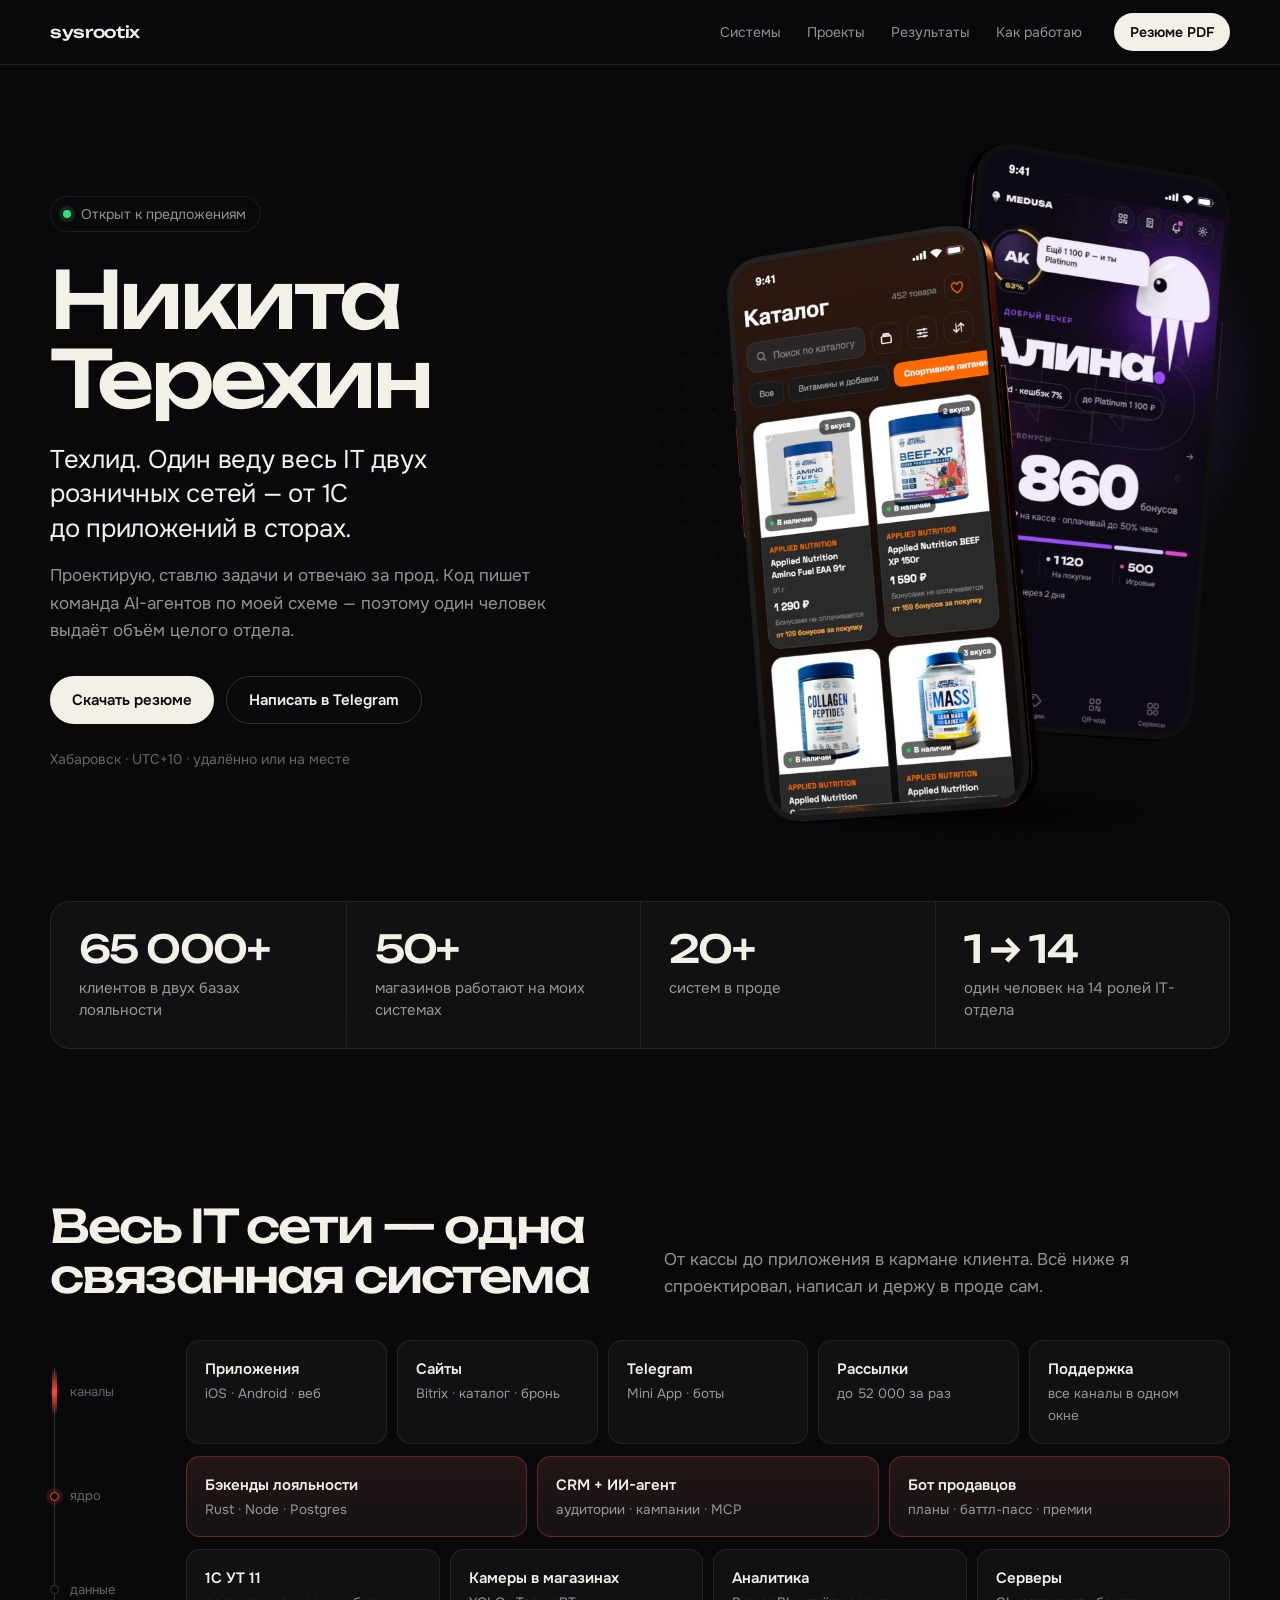
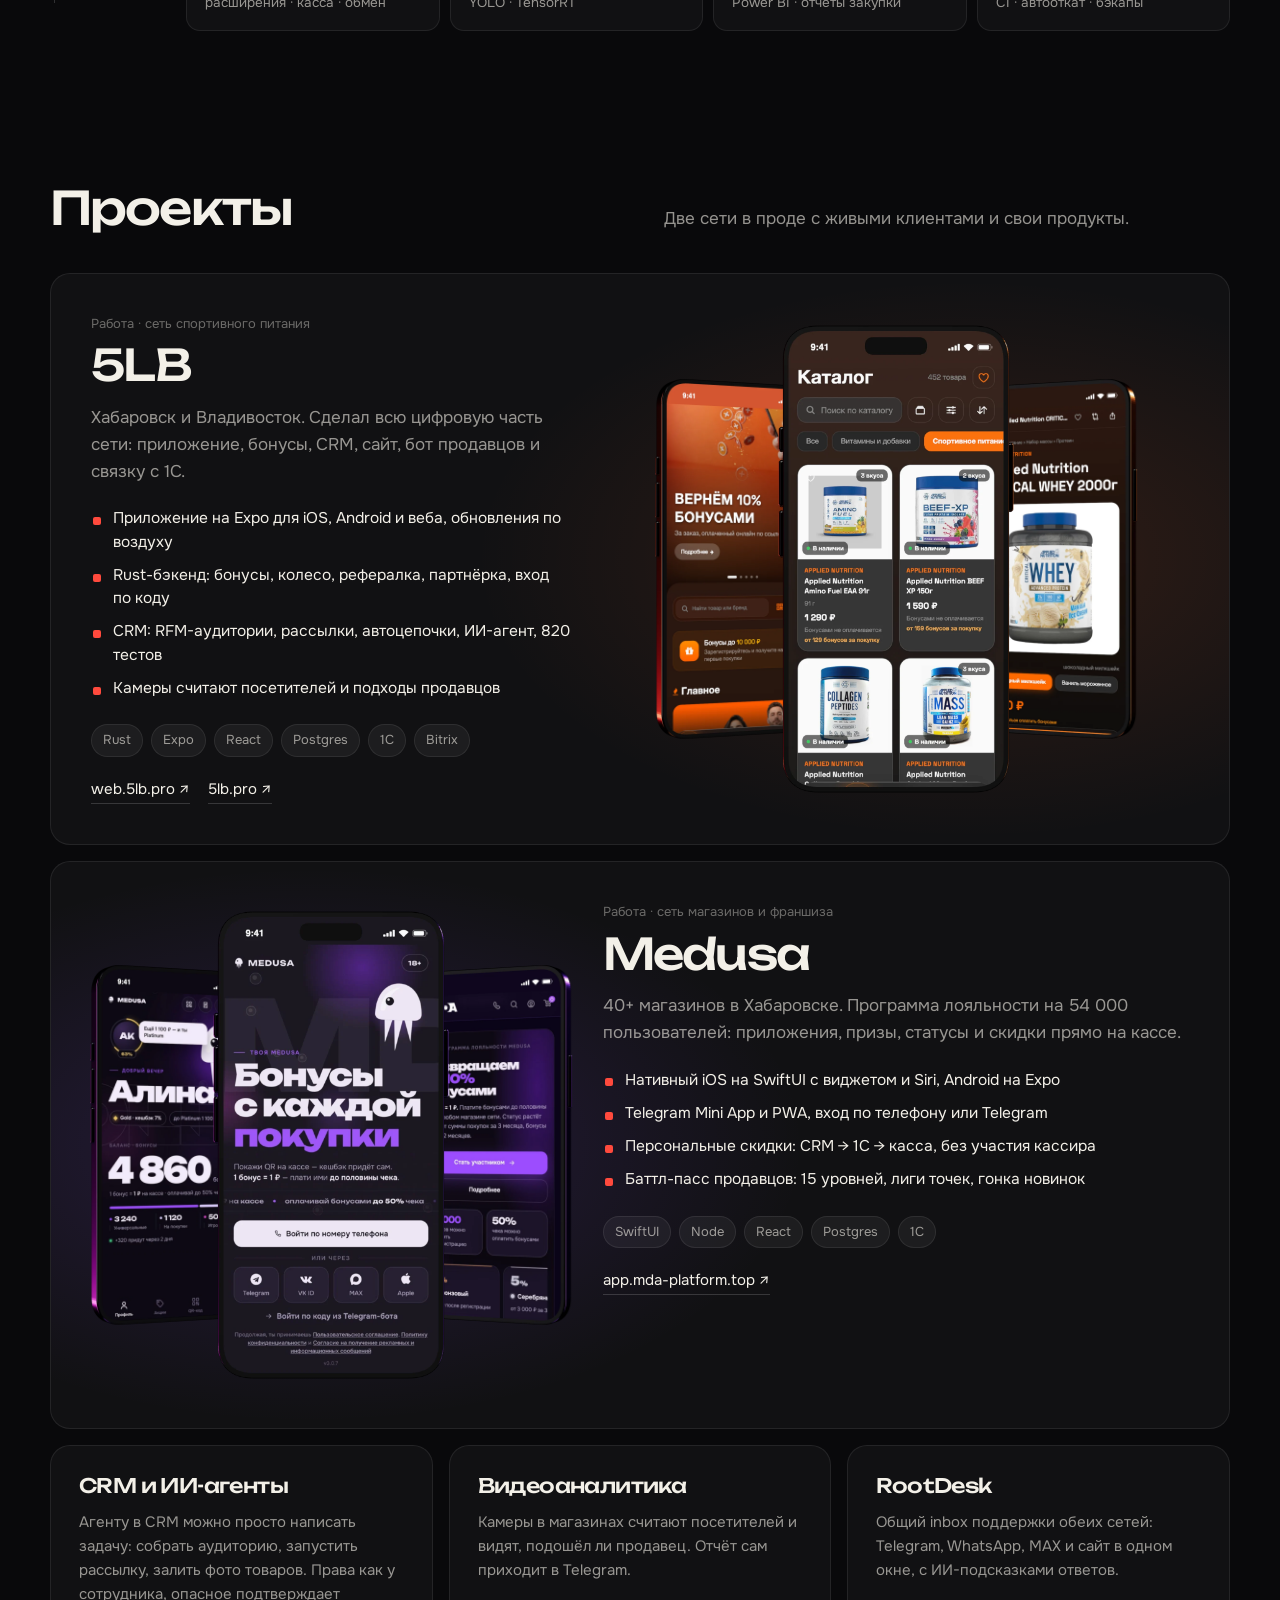
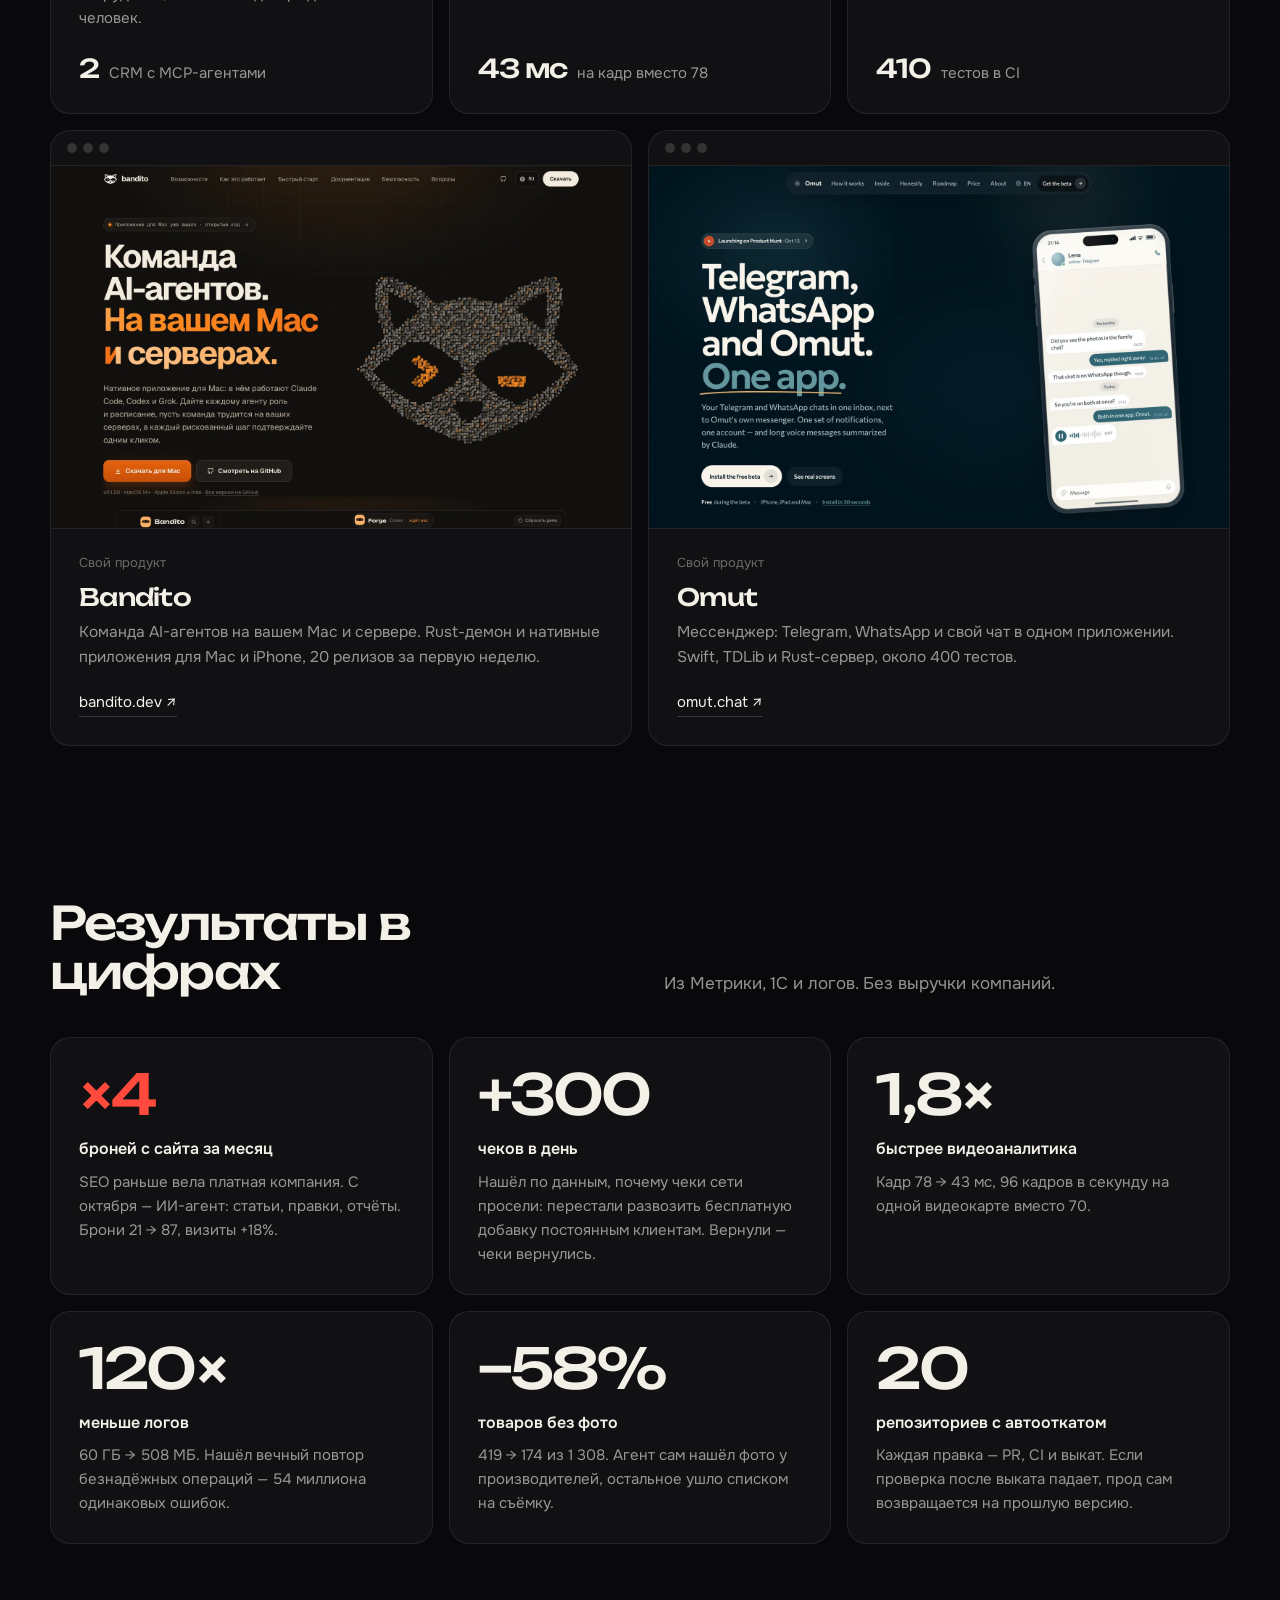
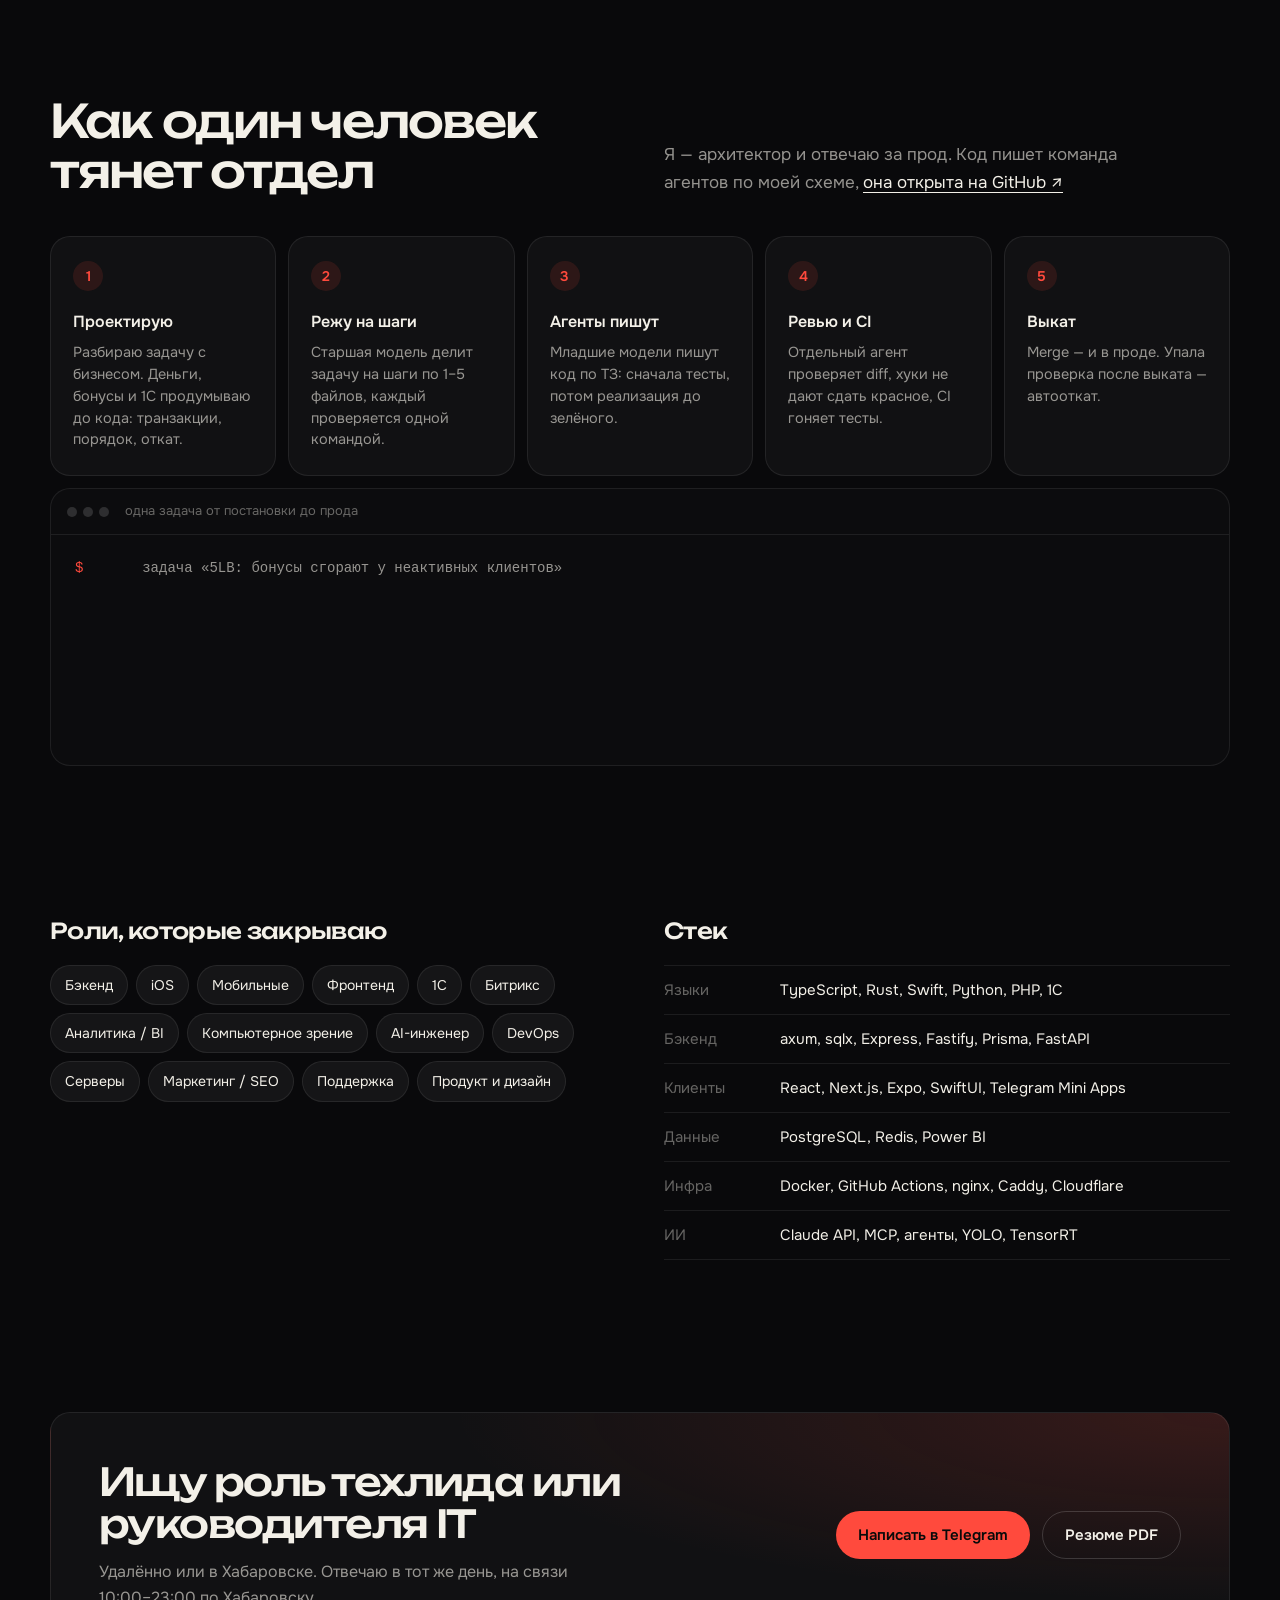
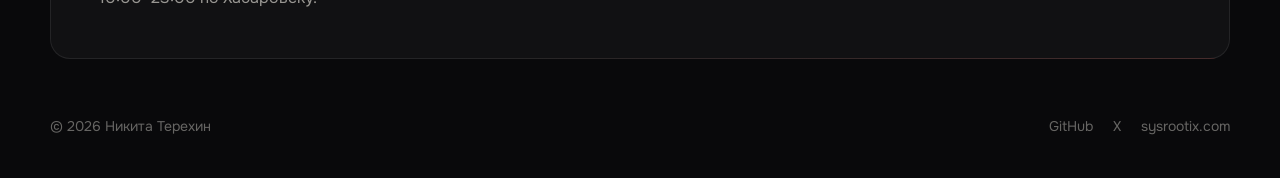
==== portfolio/index.html @ c3d925c7 "Add /portfolio: resume page for employers Tech-lead portfolio at sysrootix.com/portfolio: hero with " ====
<!DOCTYPE html>
<html lang="ru">
<head>
  <meta charset="utf-8">
  <meta name="viewport" content="width=device-width, initial-scale=1, viewport-fit=cover">
  <meta name="color-scheme" content="dark">
  <meta name="theme-color" content="#09090b">
  <title>Никита Терехин — техлид, IT-отдел из одного человека</title>
  <meta name="description" content="Техлид из Хабаровска. Один веду весь IT двух розничных сетей, 5LB и Medusa: приложения, бэкенды, CRM, 1С, сайты, видеоаналитика и серверы. Код пишет команда AI-агентов по моей схеме.">
  <link rel="canonical" href="https://sysrootix.com/portfolio/">
  <meta property="og:type" content="profile">
  <meta property="og:title" content="Никита Терехин — техлид, IT-отдел из одного человека">
  <meta property="og:description" content="Весь IT двух розничных сетей: приложения, бэкенды, CRM, 1С, сайты, камеры с ИИ.">
  <meta property="og:url" content="https://sysrootix.com/portfolio/">
  <meta property="og:image" content="https://sysrootix.com/portfolio/img/og.png">
  <meta name="twitter:card" content="summary_large_image">
  <link rel="icon" href="../assets/favicon.svg" type="image/svg+xml">
  <link rel="apple-touch-icon" href="../assets/apple-touch.png">
  <link rel="preconnect" href="https://fonts.googleapis.com">
  <link rel="preconnect" href="https://fonts.gstatic.com" crossorigin>
  <link href="https://fonts.googleapis.com/css2?family=Onest:wght@400;500;600&family=Unbounded:wght@400;500&display=swap" rel="stylesheet">
  <link rel="stylesheet" href="p.css?v=4">
  <script>document.documentElement.classList.add("js")</script>
</head>
<body>

<header class="nav">
  <div class="progress" aria-hidden="true"></div>
  <div class="wrap nav-in">
    <a class="logo" href="../">sysrootix</a>
    <nav class="nav-links" aria-label="Разделы">
      <a href="#systems">Системы</a>
      <a href="#projects">Проекты</a>
      <a href="#results">Результаты</a>
      <a href="#process">Как работаю</a>
    </nav>
    <a class="btn btn-sm" href="resume.pdf" download>Резюме PDF</a>
  </div>
</header>

<main>

<section class="hero">
  <div class="wrap hero-in">
    <div class="hero-text">
      <p class="status"><i></i>Открыт к предложениям</p>
      <h1>Никита Терехин</h1>
      <p class="hero-role">Техлид. Один веду весь IT двух розничных сетей — от&nbsp;1С до&nbsp;приложений в&nbsp;сторах.</p>
      <p class="hero-sub">Проектирую, ставлю задачи и отвечаю за прод. Код пишет команда AI-агентов по моей схеме — поэтому один человек выдаёт объём целого отдела.</p>
      <div class="hero-cta">
        <a class="btn" href="resume.pdf" download>Скачать резюме</a>
        <a class="btn btn-ghost" href="https://t.me/sysrootix" rel="noopener noreferrer" target="_blank">Написать в Telegram</a>
      </div>
      <p class="hero-meta">Хабаровск · UTC+10 · удалённо или на месте</p>
    </div>
    <div class="hero-visual" aria-hidden="true">
      <div class="glow"></div>
      <img class="mk mk-back" src="img/hero-mda.webp" width="927" height="1800" alt="" fetchpriority="high">
      <img class="mk mk-front" src="img/hero-lb.webp" width="936" height="1800" alt="" fetchpriority="high">
      <div class="mk-shadow"></div>
    </div>
  </div>
</section>

<section class="wrap">
  <dl class="stats">
    <div><dt data-count="65000" data-suffix="+">65 000+</dt><dd>клиентов в двух базах лояльности</dd></div>
    <div><dt data-count="50" data-suffix="+">50+</dt><dd>магазинов работают на моих системах</dd></div>
    <div><dt data-count="20" data-suffix="+">20+</dt><dd>систем в проде</dd></div>
    <div><dt data-count="14" data-prefix="1 → ">1 → 14</dt><dd>один человек на 14 ролей IT-отдела</dd></div>
  </dl>
</section>

<section class="section wrap" id="systems">
  <div class="head">
    <h2>Весь IT сети — одна связанная система</h2>
    <p>От кассы до приложения в кармане клиента. Всё ниже я спроектировал, написал и держу в проде сам.</p>
  </div>
  <div class="map">
    <div class="tier">
      <p class="tier-name">Каналы</p>
      <div class="nodes">
        <div class="node"><b>Приложения</b><span>iOS · Android · веб</span></div>
        <div class="node"><b>Сайты</b><span>Bitrix · каталог · бронь</span></div>
        <div class="node"><b>Telegram</b><span>Mini App · боты</span></div>
        <div class="node"><b>Рассылки</b><span>до 52 000 за раз</span></div>
        <div class="node"><b>Поддержка</b><span>все каналы в одном окне</span></div>
      </div>
    </div>
    <div class="tier tier-core">
      <p class="tier-name">Ядро</p>
      <div class="nodes">
        <div class="node"><b>Бэкенды лояльности</b><span>Rust · Node · Postgres</span></div>
        <div class="node"><b>CRM + ИИ-агент</b><span>аудитории · кампании · MCP</span></div>
        <div class="node"><b>Бот продавцов</b><span>планы · баттл-пасс · премии</span></div>
      </div>
    </div>
    <div class="tier">
      <p class="tier-name">Данные</p>
      <div class="nodes">
        <div class="node"><b>1С УТ 11</b><span>расширения · касса · обмен</span></div>
        <div class="node"><b>Камеры в магазинах</b><span>YOLO · TensorRT</span></div>
        <div class="node"><b>Аналитика</b><span>Power BI · отчёты закупки</span></div>
        <div class="node"><b>Серверы</b><span>CI · автооткат · бэкапы</span></div>
      </div>
    </div>
  </div>
</section>

<section class="section wrap" id="projects">
  <div class="head">
    <h2>Проекты</h2>
    <p>Две сети в проде с живыми клиентами и свои продукты.</p>
  </div>

  <article class="card proj">
    <div class="proj-text">
      <p class="proj-tag">Работа · сеть спортивного питания</p>
      <h3>5LB</h3>
      <p>Хабаровск и Владивосток. Сделал всю цифровую часть сети: приложение, бонусы, CRM, сайт, бот продавцов и связку с 1С.</p>
      <ul class="facts">
        <li>Приложение на Expo для iOS, Android и веба, обновления по воздуху</li>
        <li>Rust-бэкенд: бонусы, колесо, рефералка, партнёрка, вход по коду</li>
        <li>CRM: RFM-аудитории, рассылки, автоцепочки, ИИ-агент, 820 тестов</li>
        <li>Камеры считают посетителей и подходы продавцов</li>
      </ul>
      <p class="tags"><span>Rust</span><span>Expo</span><span>React</span><span>Postgres</span><span>1С</span><span>Bitrix</span></p>
      <p class="links"><a href="https://web.5lb.pro" rel="noopener noreferrer" target="_blank">web.5lb.pro ↗</a><a href="https://5lb.pro" rel="noopener noreferrer" target="_blank">5lb.pro ↗</a></p>
    </div>
    <div class="fan">
      <img src="img/p-lb-1.webp" width="680" height="1500" loading="lazy" alt="Приложение 5LB: главная с акциями и бонусами">
      <img src="img/p-lb-2.webp" width="755" height="1500" loading="lazy" alt="Приложение 5LB: каталог спортивного питания с бонусами">
      <img src="img/p-lb-3.webp" width="680" height="1500" loading="lazy" alt="Приложение 5LB: карточка товара с выбором вкуса">
    </div>
  </article>

  <article class="card proj proj-alt">
    <div class="proj-text">
      <p class="proj-tag">Работа · сеть магазинов и франшиза</p>
      <h3>Medusa</h3>
      <p>40+ магазинов в Хабаровске. Программа лояльности на 54 000 пользователей: приложения, призы, статусы и скидки прямо на кассе.</p>
      <ul class="facts">
        <li>Нативный iOS на SwiftUI с виджетом и Siri, Android на Expo</li>
        <li>Telegram Mini App и PWA, вход по телефону или Telegram</li>
        <li>Персональные скидки: CRM → 1С → касса, без участия кассира</li>
        <li>Баттл-пасс продавцов: 15 уровней, лиги точек, гонка новинок</li>
      </ul>
      <p class="tags"><span>SwiftUI</span><span>Node</span><span>React</span><span>Postgres</span><span>1С</span></p>
      <p class="links"><a href="https://app.mda-platform.top" rel="noopener noreferrer" target="_blank">app.mda-platform.top ↗</a></p>
    </div>
    <div class="fan">
      <img src="img/p-mda-1.webp" width="680" height="1500" loading="lazy" alt="Приложение Medusa: профиль со статусом и балансом бонусов">
      <img src="img/p-mda-2.webp" width="755" height="1500" loading="lazy" alt="Приложение Medusa: вход по телефону, Telegram, VK ID или Apple">
      <img src="img/p-mda-3.webp" width="680" height="1500" loading="lazy" alt="Программа лояльности Medusa: возвращаем до 10% бонусами">
    </div>
  </article>

  <div class="grid3">
    <article class="card mini">
      <h3>CRM и ИИ-агенты</h3>
      <p>Агенту в CRM можно просто написать задачу: собрать аудиторию, запустить рассылку, залить фото товаров. Права как у сотрудника, опасное подтверждает человек.</p>
      <p class="mini-fig"><b>2</b> CRM с MCP-агентами</p>
    </article>
    <article class="card mini">
      <h3>Видеоаналитика</h3>
      <p>Камеры в магазинах считают посетителей и видят, подошёл ли продавец. Отчёт сам приходит в Telegram.</p>
      <p class="mini-fig"><b>43 мс</b> на кадр вместо 78</p>
    </article>
    <article class="card mini">
      <h3>RootDesk</h3>
      <p>Общий inbox поддержки обеих сетей: Telegram, WhatsApp, MAX и сайт в одном окне, с ИИ-подсказками ответов.</p>
      <p class="mini-fig"><b>410</b> тестов в CI</p>
    </article>
  </div>

  <div class="grid2">
    <article class="card own">
      <div class="browser"><span></span><span></span><span></span></div>
      <img src="img/bandito.webp" width="1600" height="1000" loading="lazy" alt="Лендинг Bandito">
      <div class="own-text">
        <p class="proj-tag">Свой продукт</p>
        <h3>Bandito</h3>
        <p>Команда AI-агентов на вашем Mac и сервере. Rust-демон и нативные приложения для Mac и iPhone, 20 релизов за первую неделю.</p>
        <p class="links"><a href="https://bandito.dev" rel="noopener noreferrer" target="_blank">bandito.dev ↗</a></p>
      </div>
    </article>
    <article class="card own">
      <div class="browser"><span></span><span></span><span></span></div>
      <img src="img/omut.webp" width="1600" height="1000" loading="lazy" alt="Лендинг Omut">
      <div class="own-text">
        <p class="proj-tag">Свой продукт</p>
        <h3>Omut</h3>
        <p>Мессенджер: Telegram, WhatsApp и свой чат в одном приложении. Swift, TDLib и Rust-сервер, около 400 тестов.</p>
        <p class="links"><a href="https://omut.chat" rel="noopener noreferrer" target="_blank">omut.chat ↗</a></p>
      </div>
    </article>
  </div>
</section>

<section class="section wrap" id="results">
  <div class="head">
    <h2>Результаты в цифрах</h2>
    <p>Из Метрики, 1С и логов. Без выручки компаний.</p>
  </div>
  <div class="results">
    <article class="card res"><p class="res-fig">×4</p><h3>броней с сайта за месяц</h3><p>SEO раньше вела платная компания. С октября — ИИ-агент: статьи, правки, отчёты. Брони 21 → 87, визиты +18%.</p></article>
    <article class="card res"><p class="res-fig">+300</p><h3>чеков в день</h3><p>Нашёл по данным, почему чеки сети просели: перестали развозить бесплатную добавку постоянным клиентам. Вернули — чеки вернулись.</p></article>
    <article class="card res"><p class="res-fig">1,8×</p><h3>быстрее видеоаналитика</h3><p>Кадр 78 → 43 мс, 96 кадров в секунду на одной видеокарте вместо 70.</p></article>
    <article class="card res"><p class="res-fig">120×</p><h3>меньше логов</h3><p>60 ГБ → 508 МБ. Нашёл вечный повтор безнадёжных операций — 54 миллиона одинаковых ошибок.</p></article>
    <article class="card res"><p class="res-fig">−58%</p><h3>товаров без фото</h3><p>419 → 174 из 1 308. Агент сам нашёл фото у производителей, остальное ушло списком на съёмку.</p></article>
    <article class="card res"><p class="res-fig">20</p><h3>репозиториев с автооткатом</h3><p>Каждая правка — PR, CI и выкат. Если проверка после выката падает, прод сам возвращается на прошлую версию.</p></article>
  </div>
</section>

<section class="section wrap" id="process">
  <div class="head">
    <h2>Как один человек тянет отдел</h2>
    <p>Я — архитектор и отвечаю за прод. Код пишет команда агентов по моей схеме, <a href="https://github.com/sysrootix/claude-agent-team" rel="noopener noreferrer" target="_blank">она открыта на GitHub ↗</a></p>
  </div>
  <ol class="steps">
    <li class="card"><b>Проектирую</b><p>Разбираю задачу с бизнесом. Деньги, бонусы и 1С продумываю до кода: транзакции, порядок, откат.</p></li>
    <li class="card"><b>Режу на шаги</b><p>Старшая модель делит задачу на шаги по 1–5 файлов, каждый проверяется одной командой.</p></li>
    <li class="card"><b>Агенты пишут</b><p>Младшие модели пишут код по ТЗ: сначала тесты, потом реализация до зелёного.</p></li>
    <li class="card"><b>Ревью и CI</b><p>Отдельный агент проверяет diff, хуки не дают сдать красное, CI гоняет тесты.</p></li>
    <li class="card"><b>Выкат</b><p>Merge — и в проде. Упала проверка после выката — автооткат.</p></li>
  </ol>
  <div class="card term" aria-label="Пример: как проходит одна задача">
    <div class="term-bar"><span></span><span></span><span></span><p>одна задача от постановки до прода</p></div>
    <ol class="term-log">
      <li><i>$</i> задача «5LB: бонусы сгорают у неактивных клиентов»</li>
      <li><i>opus</i> план: 3 шага, начисление в одной транзакции, откат продуман</li>
      <li><i>haiku</i> шаг A: тесты написаны, падают как надо</li>
      <li><i>haiku</i> шаг B: реализация, все тесты зелёные</li>
      <li><i>review</i> отдельный агент проверил diff, одно замечание исправлено</li>
      <li><i>ci</i> lint · тесты · сборка <em>✓</em></li>
      <li><i>deploy</i> merge → прод, проверка после выката <em>ok</em></li>
    </ol>
  </div>
</section>

<section class="section wrap two-col">
  <div>
    <h2 class="h-sm">Роли, которые закрываю</h2>
    <p class="chips"><span>Бэкенд</span><span>iOS</span><span>Мобильные</span><span>Фронтенд</span><span>1С</span><span>Битрикс</span><span>Аналитика / BI</span><span>Компьютерное зрение</span><span>AI-инженер</span><span>DevOps</span><span>Серверы</span><span>Маркетинг / SEO</span><span>Поддержка</span><span>Продукт и дизайн</span></p>
  </div>
  <div>
    <h2 class="h-sm">Стек</h2>
    <dl class="stack">
      <div><dt>Языки</dt><dd>TypeScript, Rust, Swift, Python, PHP, 1С</dd></div>
      <div><dt>Бэкенд</dt><dd>axum, sqlx, Express, Fastify, Prisma, FastAPI</dd></div>
      <div><dt>Клиенты</dt><dd>React, Next.js, Expo, SwiftUI, Telegram Mini Apps</dd></div>
      <div><dt>Данные</dt><dd>PostgreSQL, Redis, Power BI</dd></div>
      <div><dt>Инфра</dt><dd>Docker, GitHub Actions, nginx, Caddy, Cloudflare</dd></div>
      <div><dt>ИИ</dt><dd>Claude API, MCP, агенты, YOLO, TensorRT</dd></div>
    </dl>
  </div>
</section>

<section class="section wrap">
  <div class="card cta">
    <div>
      <h2>Ищу роль техлида или руководителя IT</h2>
      <p>Удалённо или в Хабаровске. Отвечаю в тот же день, на связи 10:00–23:00 по Хабаровску.</p>
    </div>
    <div class="cta-btns">
      <a class="btn" href="https://t.me/sysrootix" rel="noopener noreferrer" target="_blank">Написать в Telegram</a>
      <a class="btn btn-ghost" href="resume.pdf" download>Резюме PDF</a>
    </div>
  </div>
</section>

</main>

<footer class="foot wrap">
  <p>© 2026 Никита Терехин</p>
  <p><a href="https://github.com/sysrootix" rel="me noopener noreferrer" target="_blank">GitHub</a><a href="https://x.com/sysrootix" rel="me noopener noreferrer" target="_blank">X</a><a href="../">sysrootix.com</a></p>
</footer>

<script src="p.js?v=3" defer></script>
</body>
</html>
---- portfolio/p.css ----
:root {
  --bg: #09090b;
  --card: #111113;
  --card-hi: #16161a;
  --line: rgba(255, 255, 255, 0.08);
  --line-hi: rgba(255, 255, 255, 0.16);
  --ink: #f3f0e8;
  --muted: rgba(243, 240, 232, 0.6);
  --faint: rgba(243, 240, 232, 0.4);
  --accent: #ff4a3d;
  --display: "Unbounded", "Onest", system-ui, sans-serif;
  --text: "Onest", system-ui, -apple-system, "Segoe UI", sans-serif;
  --ease: cubic-bezier(0.22, 0.8, 0.2, 1);
  --r: 20px;
}

*, *::before, *::after { box-sizing: border-box; }
html { -webkit-text-size-adjust: 100%; scroll-behavior: smooth; scroll-padding-top: 80px; }
body { margin: 0; background: var(--bg); color: var(--ink); font: 400 16px/1.6 var(--text); -webkit-font-smoothing: antialiased; }
img { display: block; max-width: 100%; height: auto; }
a { color: inherit; }
h1, h2, h3, p, ul, ol, dl, dd { margin: 0; }
::selection { background: var(--accent); color: #000; }
:focus-visible { outline: 2px solid var(--accent); outline-offset: 3px; border-radius: 6px; }

.wrap { width: min(1180px, 100% - 48px); margin-inline: auto; }

/* buttons */
.btn {
  display: inline-flex; align-items: center; justify-content: center;
  height: 48px; padding: 0 22px; border-radius: 999px;
  background: var(--ink); color: #0a0a0a; font-weight: 600; font-size: 15px;
  text-decoration: none; white-space: nowrap;
  transition: transform 0.2s var(--ease), background-color 0.2s, color 0.2s, border-color 0.2s;
}
.btn:hover { background: #fff; transform: translateY(-1px); }
.btn:active { transform: scale(0.97); }
.btn-ghost { background: transparent; color: var(--ink); border: 1px solid var(--line-hi); }
.btn-ghost:hover { background: rgba(255, 255, 255, 0.06); border-color: rgba(255, 255, 255, 0.3); }
.btn-sm { height: 38px; padding: 0 16px; font-size: 14px; }

/* nav */
.nav { position: sticky; top: 0; z-index: 20; background: rgba(9, 9, 11, 0.82); border-bottom: 1px solid var(--line); }
@supports (backdrop-filter: blur(1px)) { .nav { background: rgba(9, 9, 11, 0.7); backdrop-filter: blur(14px) saturate(1.4); } }
.nav-in { display: flex; align-items: center; gap: 32px; height: 64px; }
.logo { font: 500 16px var(--display); letter-spacing: -0.02em; text-decoration: none; }
.nav-links { display: flex; gap: 26px; margin-left: auto; font-size: 14px; color: var(--muted); }
.nav-links a { text-decoration: none; transition: color 0.2s; }
.nav-links a:hover { color: var(--ink); }

/* hero */
.hero { overflow: hidden; position: relative; }
.hero::before { content: ""; position: absolute; inset: 0; pointer-events: none;
  background-image: radial-gradient(rgba(255, 255, 255, 0.07) 1px, transparent 1.2px); background-size: 28px 28px;
  -webkit-mask-image: radial-gradient(70% 80% at 70% 45%, #000, transparent 75%); mask-image: radial-gradient(70% 80% at 70% 45%, #000, transparent 75%); }
.hero-in { position: relative; }
.hero-in { display: grid; grid-template-columns: 1.1fr 0.9fr; gap: 40px; align-items: center; min-height: calc(100svh - 64px); padding: 56px 0; }
.status { display: inline-flex; align-items: center; gap: 10px; font-size: 14px; color: var(--muted); padding: 6px 14px 6px 12px; border: 1px solid var(--line); border-radius: 999px; margin-bottom: 28px; }
.status i { width: 8px; height: 8px; border-radius: 50%; background: #3ddc84; box-shadow: 0 0 0 4px rgba(61, 220, 132, 0.15); }
h1 { font: 500 clamp(44px, 6.2vw, 84px)/1 var(--display); letter-spacing: -0.045em; }
.hero-role { font-size: clamp(20px, 2vw, 26px); line-height: 1.35; margin-top: 24px; max-width: 26ch; letter-spacing: -0.01em; }
.hero-sub { color: var(--muted); margin-top: 16px; max-width: 48ch; font-size: 17px; }
.hero-cta { display: flex; flex-wrap: wrap; gap: 12px; margin-top: 32px; }
.hero-meta { margin-top: 24px; font-size: 14px; color: var(--faint); }

.hero-visual { position: relative; height: min(680px, 76svh); --mx: 0; --my: 0; }
.glow { position: absolute; inset: 0 -10% 0 0; background: radial-gradient(40% 45% at 38% 55%, rgba(255, 74, 61, 0.32), transparent 70%), radial-gradient(35% 40% at 72% 35%, rgba(139, 77, 255, 0.28), transparent 70%); }
.mk { position: absolute; height: 88%; width: auto; max-width: none; will-change: transform; transition: transform 0.6s var(--ease); }
.mk-back { right: 0; top: 0; z-index: 1; transform: translate3d(calc(var(--mx) * -14px), calc(var(--my) * -10px), 0); }
.mk-front { left: 2%; bottom: 0; z-index: 2; transform: translate3d(calc(var(--mx) * 22px), calc(var(--my) * 16px), 0); }
.mk-shadow { position: absolute; left: 6%; right: 6%; bottom: -3%; height: 60px; background: radial-gradient(closest-side, rgba(0, 0, 0, 0.7), transparent); z-index: 0; }

/* stats */
.stats { display: grid; grid-template-columns: repeat(4, 1fr); border: 1px solid var(--line); border-radius: var(--r); overflow: hidden; background: var(--card); }
.stats div { padding: 28px 28px 26px; border-left: 1px solid var(--line); }
.stats div:first-child { border-left: 0; }
.stats dt { font: 500 clamp(28px, 3vw, 40px)/1 var(--display); letter-spacing: -0.04em; }
.stats dd { margin-top: 10px; color: var(--muted); font-size: 15px; line-height: 1.45; }

/* sections */
.section { padding-top: clamp(96px, 12vw, 152px); }
.head { display: grid; grid-template-columns: 1fr 1fr; gap: 24px 48px; align-items: end; margin-bottom: 40px; }
.head h2 { font: 500 clamp(30px, 3.6vw, 48px)/1.08 var(--display); letter-spacing: -0.04em; max-width: 16ch; }
.head p { color: var(--muted); font-size: 17px; max-width: 46ch; }
.head a { color: var(--ink); text-underline-offset: 4px; }
.head a:hover { color: var(--accent); }
.h-sm { font: 500 22px/1.2 var(--display); letter-spacing: -0.03em; margin-bottom: 20px; }

.card { position: relative; background: var(--card); border: 1px solid var(--line); border-radius: var(--r); transition: border-color 0.25s, background-color 0.25s, transform 0.25s var(--ease); }
/* spotlight: курсор подсвечивает карточку (только мышь) */
@media (hover: hover) {
  .card::after { content: ""; position: absolute; inset: 0; border-radius: inherit; pointer-events: none; opacity: 0; transition: opacity 0.3s;
    background: radial-gradient(420px circle at var(--x, 50%) var(--y, 50%), rgba(255, 255, 255, 0.06), transparent 60%); }
  .card:hover::after { opacity: 1; }
}
.progress { position: absolute; left: 0; bottom: -1px; height: 2px; width: 100%; background: var(--accent); transform-origin: 0 50%; transform: scaleX(0); }
.card:hover { border-color: var(--line-hi); background: var(--card-hi); }

/* systems map */
.map { display: grid; gap: 12px; position: relative; }
/* хребет: данные бегут между уровнями */
.map::before { content: ""; position: absolute; left: 4px; top: 28px; bottom: 28px; width: 1px; background: var(--line-hi); }
.map::after { content: ""; position: absolute; left: 2px; top: 28px; width: 5px; height: 48px; border-radius: 3px; background: linear-gradient(transparent, var(--accent), transparent); animation: flow 3.2s cubic-bezier(.6, 0, .4, 1) infinite alternate; }
@keyframes flow { to { transform: translateY(calc(var(--mh, 240px) - 104px)); } }
.tier-name { padding-left: 20px; position: relative; }
.tier-name::before { content: ""; position: absolute; left: 0; top: 50%; width: 9px; height: 9px; margin-top: -4.5px; border-radius: 50%; background: var(--bg); border: 1px solid var(--line-hi); }
.tier-core .tier-name::before { border-color: var(--accent); box-shadow: 0 0 0 4px rgba(255, 74, 61, 0.15); }
.tier { display: grid; grid-template-columns: 120px 1fr; gap: 16px; align-items: center; }
.tier-name { font-size: 13px; color: var(--faint); text-transform: lowercase; }
.nodes { display: flex; flex-wrap: wrap; gap: 10px; }
.node { flex: 1 1 180px; padding: 16px 18px; background: var(--card); border: 1px solid var(--line); border-radius: 14px; transition: border-color 0.25s, transform 0.25s var(--ease); }
.node:hover { border-color: var(--line-hi); transform: translateY(-2px); }
.node b { display: block; font-weight: 600; font-size: 15px; }
.node span { display: block; color: var(--muted); font-size: 13.5px; margin-top: 2px; }
.tier-core .node { border-color: rgba(255, 74, 61, 0.35); background: linear-gradient(180deg, rgba(255, 74, 61, 0.08), rgba(255, 74, 61, 0.02)), var(--card); }
.tier-core .node:hover { border-color: rgba(255, 74, 61, 0.6); }

/* projects */
.proj { display: grid; grid-template-columns: minmax(0, 0.9fr) minmax(0, 1.1fr); gap: 32px; padding: 40px; margin-bottom: 16px; overflow: hidden; }
.proj-alt .proj-text { order: 2; }
.proj-tag { font-size: 13px; color: var(--faint); margin-bottom: 10px; }
.proj h3 { font: 500 clamp(30px, 3.4vw, 44px)/1 var(--display); letter-spacing: -0.04em; margin-bottom: 16px; }
.proj-text > p:not([class]) { color: var(--muted); font-size: 17px; }
.facts { list-style: none; padding: 0; margin: 22px 0 0; display: grid; gap: 10px; }
.facts li { position: relative; padding-left: 22px; font-size: 15.5px; line-height: 1.5; }
.facts li::before { content: ""; position: absolute; left: 2px; top: 0.62em; width: 8px; height: 8px; border-radius: 2px; background: var(--accent); }
.tags { display: flex; flex-wrap: wrap; gap: 8px; margin-top: 24px; }
.tags span, .chips span { font-size: 13px; padding: 5px 11px; border-radius: 999px; background: rgba(255, 255, 255, 0.05); border: 1px solid var(--line); color: var(--muted); }
.links { display: flex; flex-wrap: wrap; gap: 18px; margin-top: 20px; font-size: 15px; }
.links a { text-decoration: none; color: var(--ink); border-bottom: 1px solid var(--line-hi); padding-bottom: 2px; transition: color 0.2s, border-color 0.2s; }
.links a:hover { color: var(--accent); border-color: var(--accent); }
.proj { position: relative; }
.proj::before { content: ""; position: absolute; inset: 0; border-radius: inherit; pointer-events: none; background: radial-gradient(60% 70% at 78% 50%, var(--tint), transparent 70%); }
.proj { --tint: rgba(255, 106, 40, 0.14); }
.proj-alt { --tint: rgba(139, 77, 255, 0.18); }
.proj-alt::before { background: radial-gradient(60% 70% at 22% 50%, var(--tint), transparent 70%); }
.proj > * { position: relative; }
.fan { position: relative; align-self: center; height: clamp(420px, 38vw, 520px); }
.fan img { position: absolute; top: 50%; height: 86%; width: auto; max-width: none; transition: transform 0.6s var(--ease); }
.fan img:nth-child(1) { left: 50%; transform: translate(-134%, -50%) scale(0.86); z-index: 1; }
.fan img:nth-child(2) { left: 50%; height: 96%; transform: translate(-50%, -50%); z-index: 2; }
.fan img:nth-child(3) { left: 50%; transform: translate(34%, -50%) scale(0.86); z-index: 1; }
.proj:hover .fan img:nth-child(1) { transform: translate(-140%, -50%) scale(0.88); }
.proj:hover .fan img:nth-child(2) { transform: translate(-50%, -52%) scale(1.02); }
.proj:hover .fan img:nth-child(3) { transform: translate(40%, -50%) scale(0.88); }

.grid3 { display: grid; grid-template-columns: repeat(3, 1fr); gap: 16px; margin-bottom: 16px; }
.mini { padding: 28px; display: flex; flex-direction: column; }
.mini h3 { font: 500 20px/1.2 var(--display); letter-spacing: -0.03em; margin-bottom: 12px; }
.mini p { color: var(--muted); font-size: 15px; }
.mini-fig { margin-top: auto !important; padding-top: 22px; color: var(--muted); }
.mini-fig b { font: 500 26px var(--display); letter-spacing: -0.04em; color: var(--ink); margin-right: 6px; }

.grid2 { display: grid; grid-template-columns: repeat(2, 1fr); gap: 16px; }
.own { overflow: hidden; }
.browser { display: flex; gap: 6px; padding: 12px 16px; border-bottom: 1px solid var(--line); }
.browser span { width: 10px; height: 10px; border-radius: 50%; background: rgba(255, 255, 255, 0.14); }
.own img { aspect-ratio: 16 / 10; object-fit: cover; object-position: top; border-bottom: 1px solid var(--line); }
.own-text { padding: 24px 28px 28px; }
.own h3 { font: 500 24px/1.1 var(--display); letter-spacing: -0.03em; margin-bottom: 10px; }
.own-text > p:not([class]) { color: var(--muted); font-size: 15.5px; }

/* results */
.results { display: grid; grid-template-columns: repeat(3, 1fr); gap: 16px; }
.res { padding: 28px; }
.res-fig { font: 500 clamp(40px, 4.4vw, 56px)/1 var(--display); letter-spacing: -0.05em; color: var(--ink); }
.res h3 { font-size: 16px; font-weight: 600; margin: 14px 0 8px; }
.res p:last-child { color: var(--muted); font-size: 15px; }
.res:first-child .res-fig { color: var(--accent); }

/* process */
.steps { list-style: none; padding: 0; display: grid; grid-template-columns: repeat(5, 1fr); gap: 12px; counter-reset: s; }
.steps li { padding: 24px 22px; counter-increment: s; }
.steps li::before { content: counter(s); display: grid; place-items: center; width: 30px; height: 30px; border-radius: 50%; background: rgba(255, 74, 61, 0.12); color: var(--accent); font-weight: 600; font-size: 14px; margin-bottom: 18px; }
.steps b { display: block; font-size: 16px; font-weight: 600; margin-bottom: 8px; }
.steps p { color: var(--muted); font-size: 14.5px; line-height: 1.5; }

/* terminal */
.term { margin-top: 12px; overflow: hidden; background: #0c0c0e; }
.term-bar { display: flex; align-items: center; gap: 6px; padding: 12px 16px; border-bottom: 1px solid var(--line); }
.term-bar span { width: 10px; height: 10px; border-radius: 50%; background: rgba(255, 255, 255, 0.14); }
.term-bar p { margin-left: 10px; font-size: 13px; color: var(--faint); }
.term-log { list-style: none; margin: 0; padding: 20px 24px 24px; font: 400 14px/1.9 ui-monospace, "SF Mono", "JetBrains Mono", Menlo, monospace; color: var(--muted); min-height: 13.3em; }
.term-log i { display: inline-block; width: 7ch; font-style: normal; color: var(--accent); }
.term-log em { font-style: normal; color: #3ddc84; }
.js .term-log li { opacity: 0; transform: translateY(4px); transition: opacity 0.35s, transform 0.35s var(--ease); }
.js .term-log li.on { opacity: 1; transform: none; }
.term-log li:last-child.on::after { content: ""; display: inline-block; width: 8px; height: 1.1em; margin-left: 6px; vertical-align: -0.2em; background: var(--ink); animation: blink 1s steps(1) infinite; }
@keyframes blink { 50% { opacity: 0; } }

/* roles + stack */
.two-col { display: grid; grid-template-columns: 1fr 1fr; gap: 48px; }
.chips { display: flex; flex-wrap: wrap; gap: 8px; }
.chips span { font-size: 14px; padding: 8px 14px; color: var(--ink); }
.stack { display: grid; border-top: 1px solid var(--line); }
.stack div { display: grid; grid-template-columns: 100px 1fr; gap: 16px; padding: 12px 0; border-bottom: 1px solid var(--line); font-size: 15px; }
.stack dt { color: var(--faint); }

/* cta */
.cta { display: flex; justify-content: space-between; align-items: center; gap: 32px; padding: 48px; background: radial-gradient(120% 140% at 100% 0%, rgba(255, 74, 61, 0.16), transparent 55%), var(--card); }
.cta h2 { font: 500 clamp(26px, 3vw, 40px)/1.1 var(--display); letter-spacing: -0.04em; max-width: 18ch; }
.cta p { color: var(--muted); margin-top: 14px; max-width: 46ch; }
.cta-btns { display: flex; gap: 12px; flex-wrap: wrap; flex-shrink: 0; }
.cta .btn:first-child { background: var(--accent); color: #0a0a0a; }
.cta .btn:first-child:hover { background: #ff6156; }

.foot { display: flex; justify-content: space-between; gap: 16px; padding: 56px 0 40px; color: var(--faint); font-size: 14px; }
.foot a { margin-left: 20px; text-decoration: none; transition: color 0.2s; }
.foot a:hover { color: var(--ink); }

/* motion */
.js .rv { opacity: 0; transform: translateY(18px); transition: opacity 0.7s var(--ease), transform 0.7s var(--ease), border-color 0.25s, background-color 0.25s; transition-delay: var(--d, 0ms); }
.js .rv.in { opacity: 1; transform: none; }
.mk { animation: float 7s ease-in-out infinite alternate; }
.mk-back { animation-delay: -3.5s; }
@keyframes float { from { translate: 0 0; } to { translate: 0 -12px; } }
@media (prefers-reduced-motion: reduce) {
  html { scroll-behavior: auto; }
  .js .rv { opacity: 1; transform: none; transition: none; }
  .mk, .map::after { animation: none; }
  .card, .node, .btn, .fan img { transition: none; }
  .js .term-log li { opacity: 1; transform: none; }
}

/* tablet */
@media (max-width: 1040px) {
  .nav-links { display: none; }
  .nav-in { justify-content: space-between; }
  .hero-in { grid-template-columns: 1fr; min-height: 0; padding: 48px 0 24px; }
  .hero-visual { height: 560px; max-width: 560px; width: 100%; margin: 0 auto; }
  .stats { grid-template-columns: repeat(2, 1fr); }
  .stats div:nth-child(3) { border-left: 0; }
  .stats div:nth-child(n + 3) { border-top: 1px solid var(--line); }
  .head { grid-template-columns: 1fr; }
  .proj { grid-template-columns: 1fr; padding: 32px; }
  .proj-alt .proj-text { order: 0; }
  .grid3, .results { grid-template-columns: repeat(2, 1fr); }
  .steps { grid-template-columns: repeat(2, 1fr); }
  .two-col { grid-template-columns: 1fr; }
  .cta { flex-direction: column; align-items: flex-start; }
}

/* phone */
@media (max-width: 640px) {
  .wrap { width: calc(100% - 32px); }
  .hero-in { padding-top: 36px; }
  .head h2 { font-size: 28px; }
  .hero-visual { height: 440px; }
  .mk { height: 84%; }
  .stats div { padding: 20px; }
  .stats dt { font-size: 24px; white-space: nowrap; }
  .tier { grid-template-columns: 1fr; gap: 8px; }
  .node { flex-basis: calc(50% - 5px); padding: 14px; }
  .node b { font-size: 14px; }
  .node span { font-size: 12.5px; }
  .proj { padding: 22px; gap: 24px; }
  .fan { height: 380px; margin: 0 -10px; }
  .fan img:nth-child(1) { transform: translate(-112%, -50%) scale(0.86); }
  .fan img:nth-child(3) { transform: translate(12%, -50%) scale(0.86); }
  .term-log { font-size: 12.5px; padding: 16px; }
  .term-log i { display: block; width: auto; }
  .grid3, .grid2, .results, .steps { grid-template-columns: 1fr; }
  .cta { padding: 28px; }
  .cta-btns, .cta-btns .btn, .hero-cta .btn { width: 100%; }
  .foot { flex-direction: column; }
  .foot a { margin: 0 20px 0 0; }
}
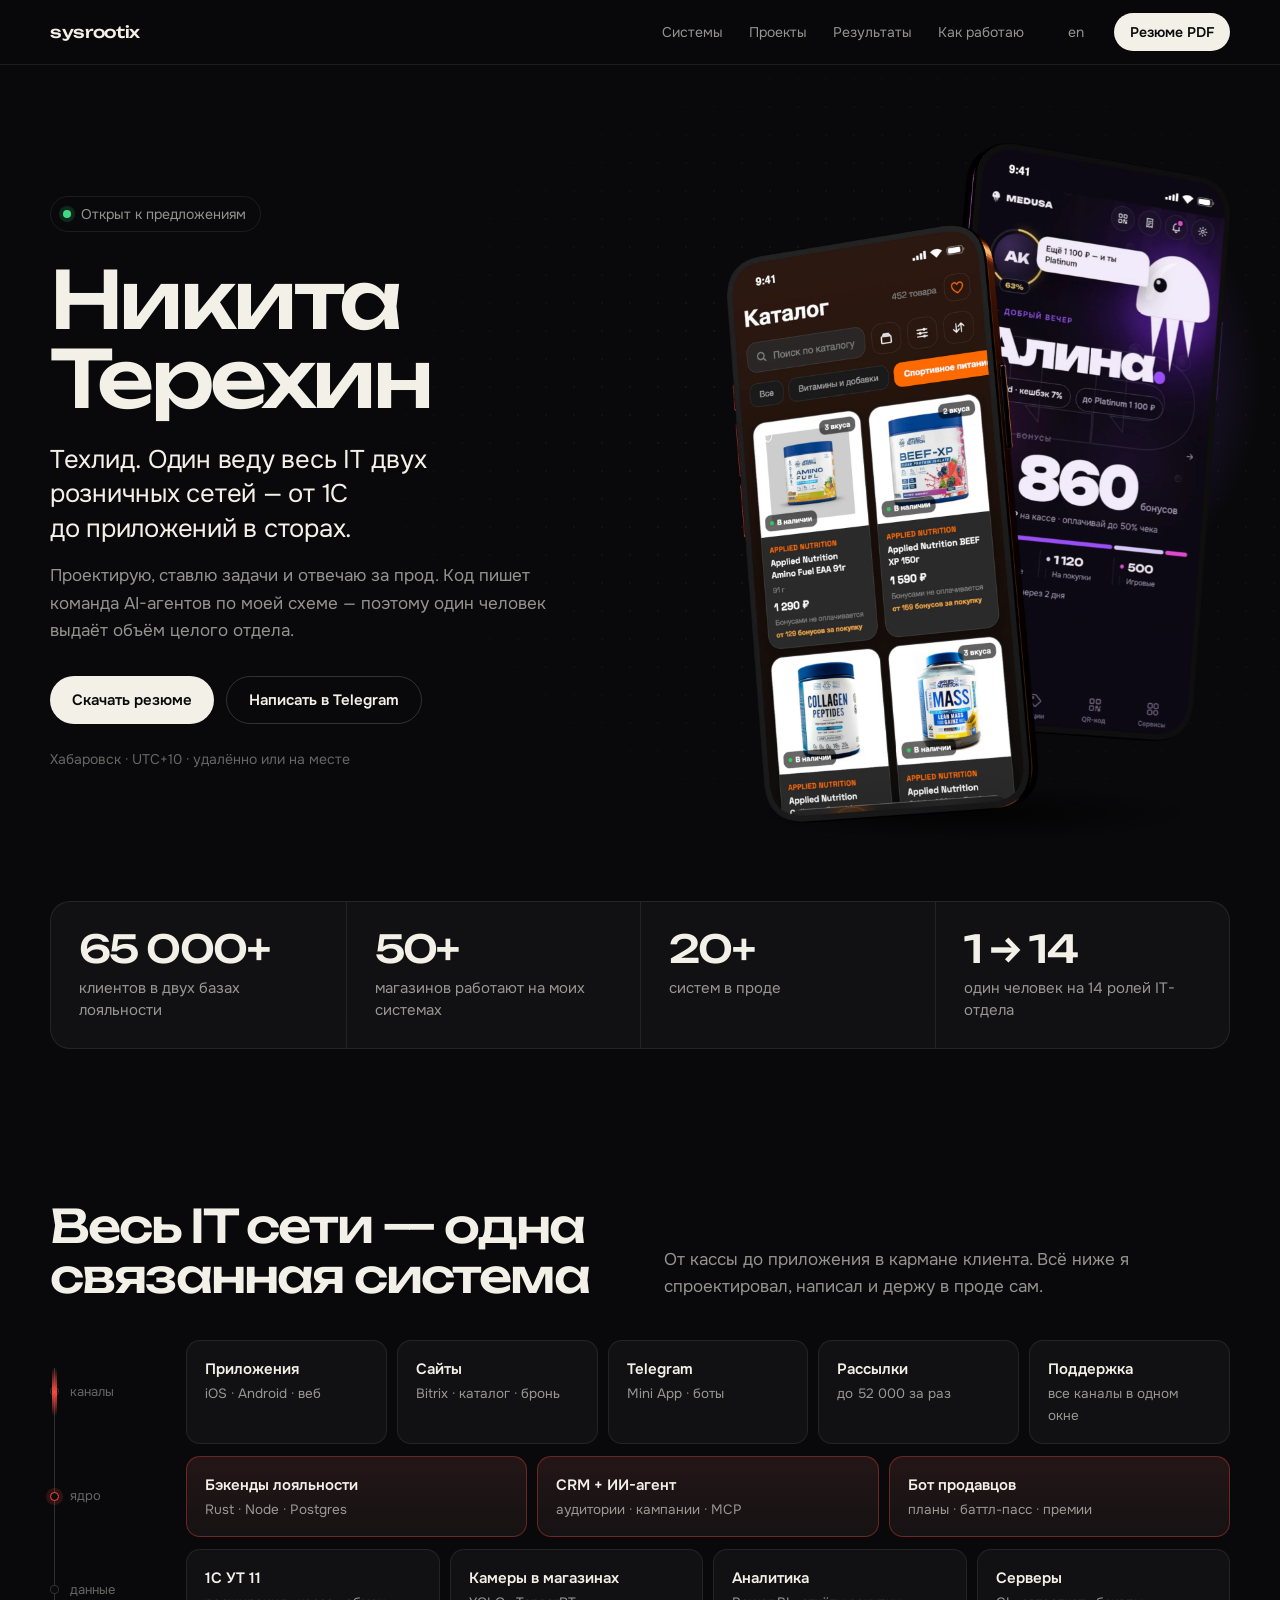
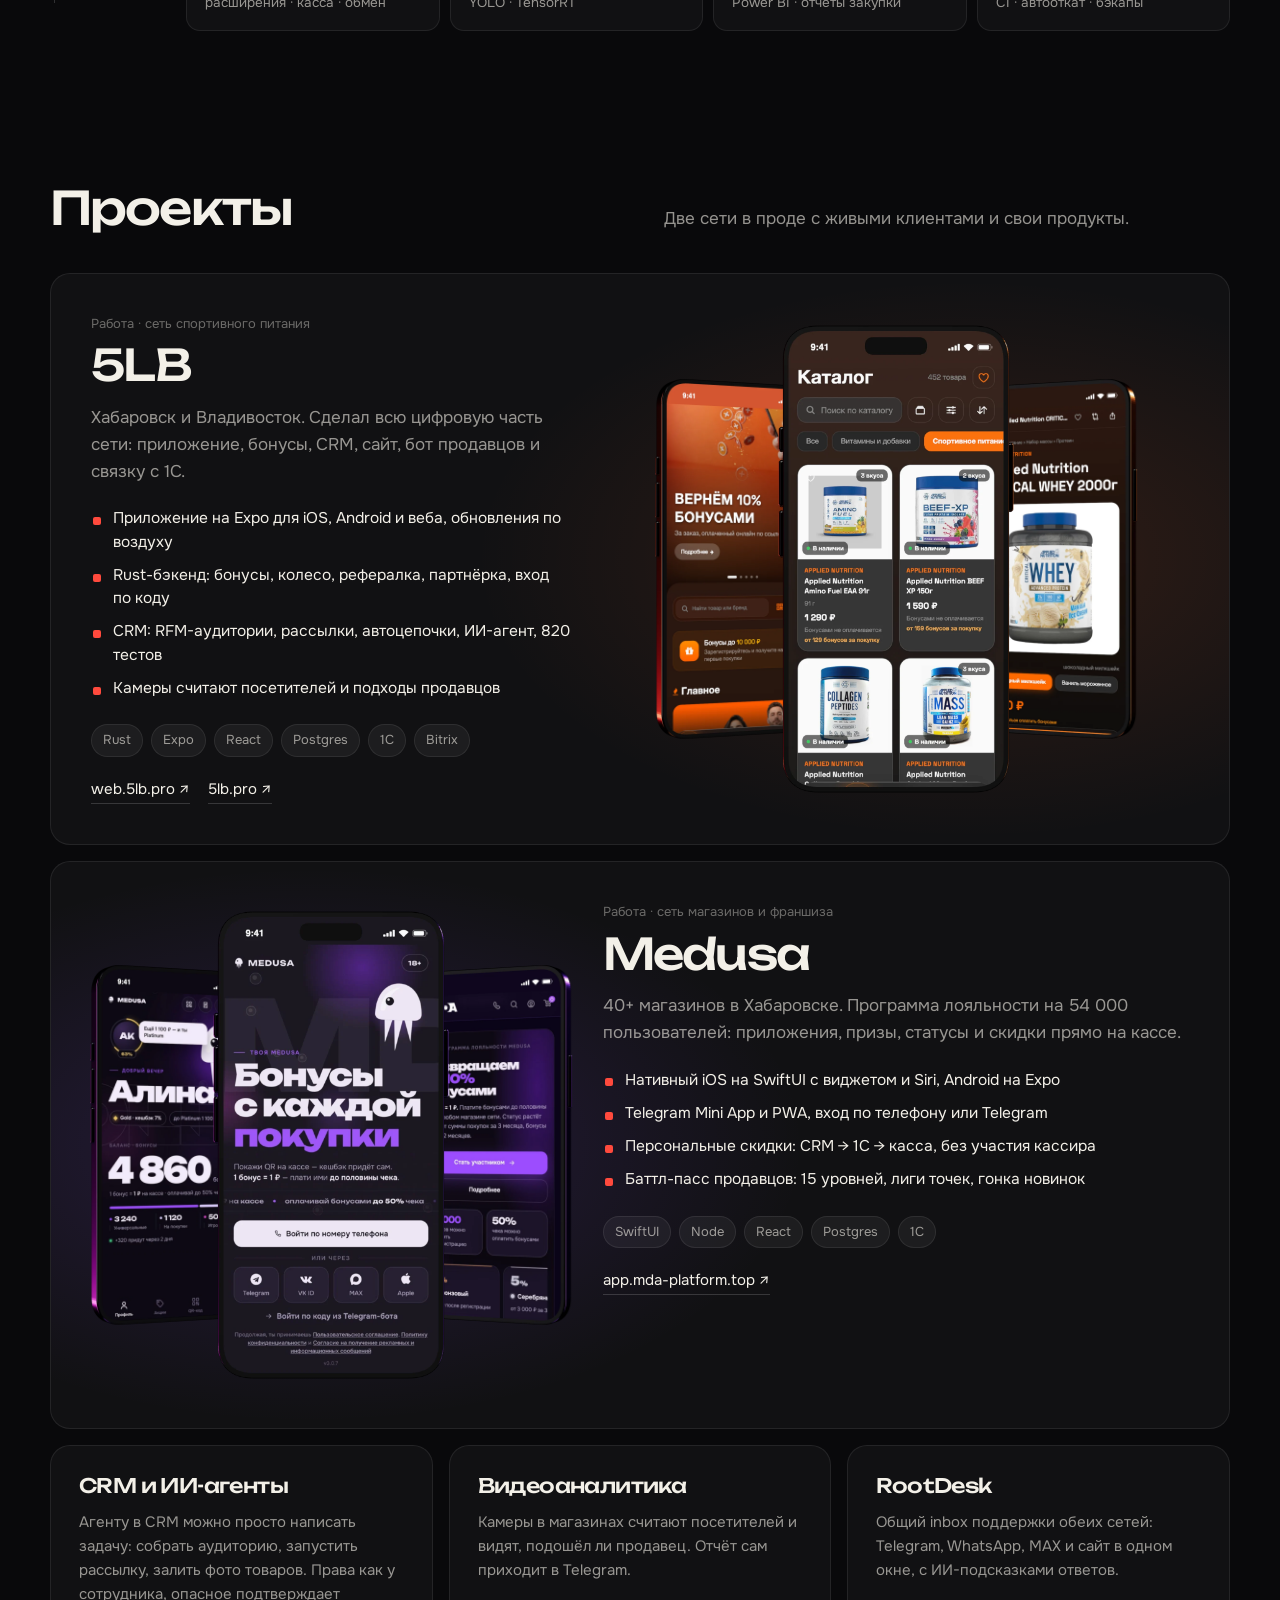
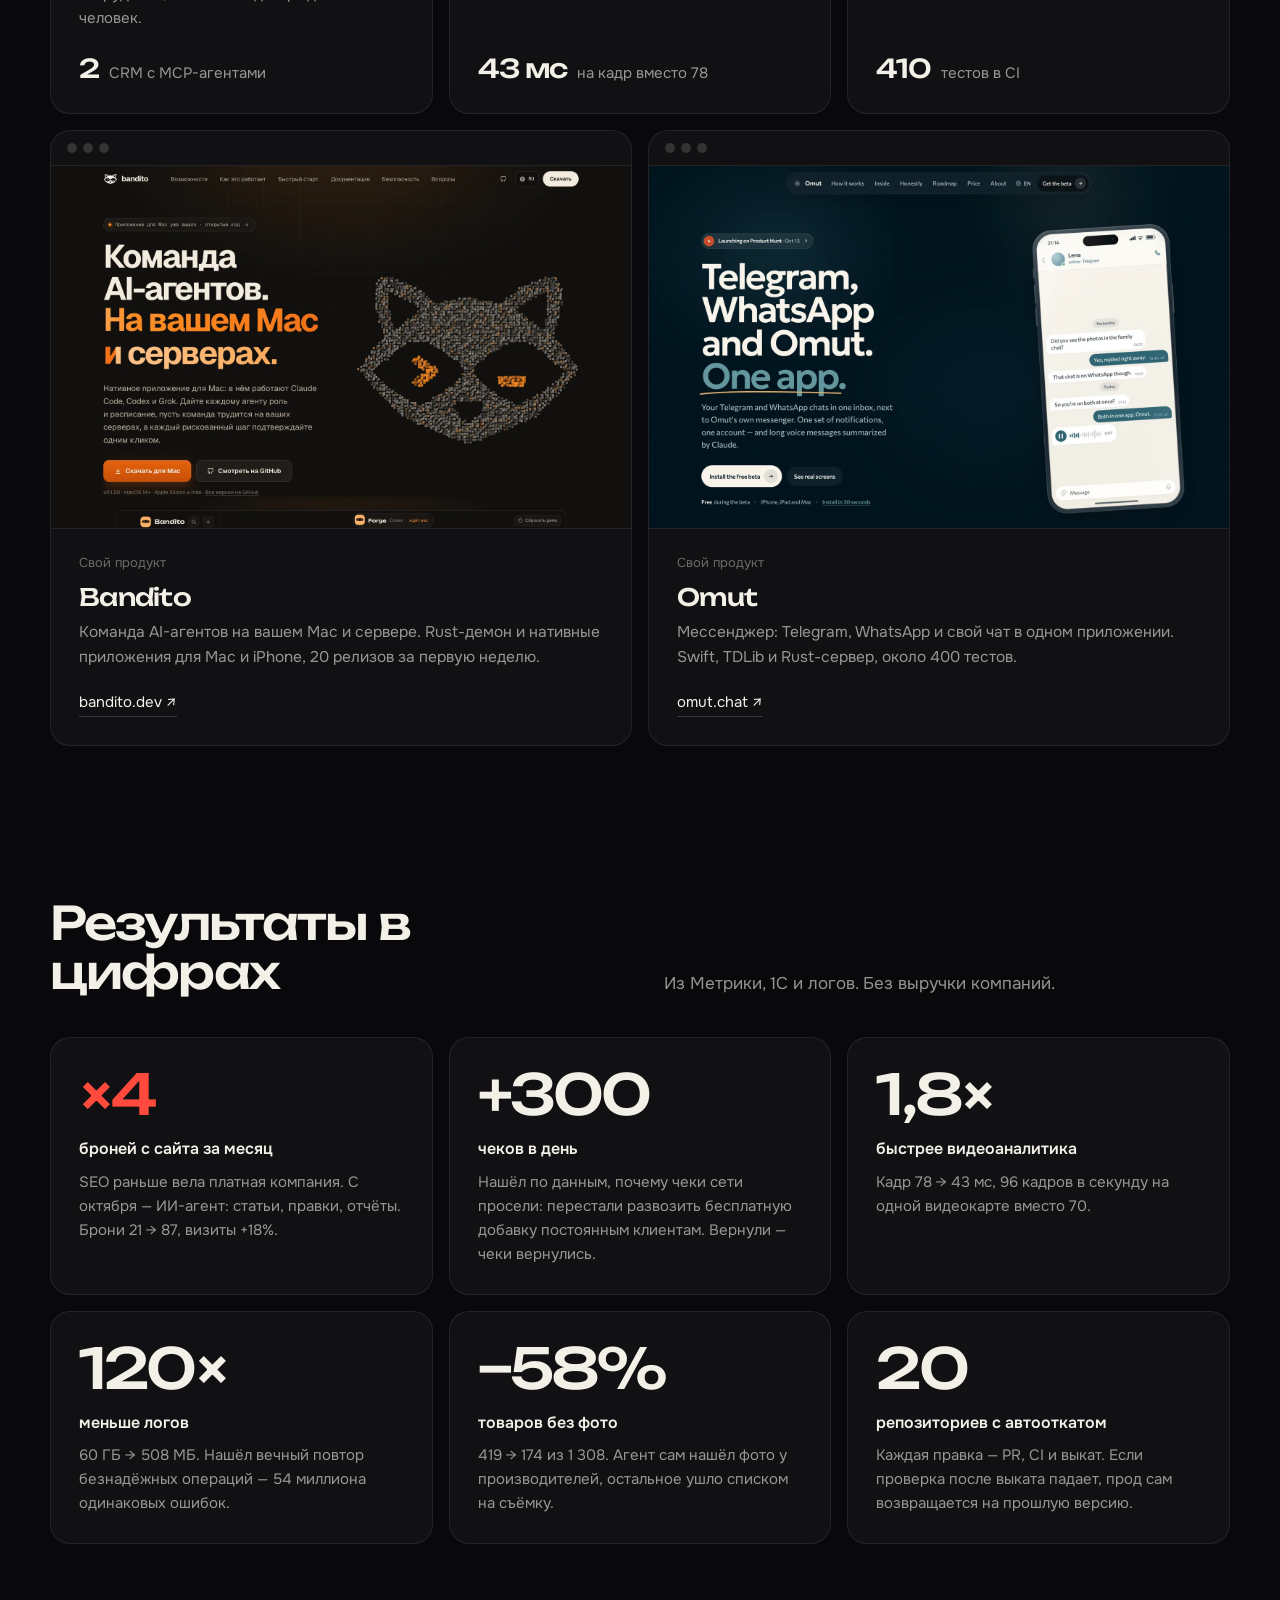
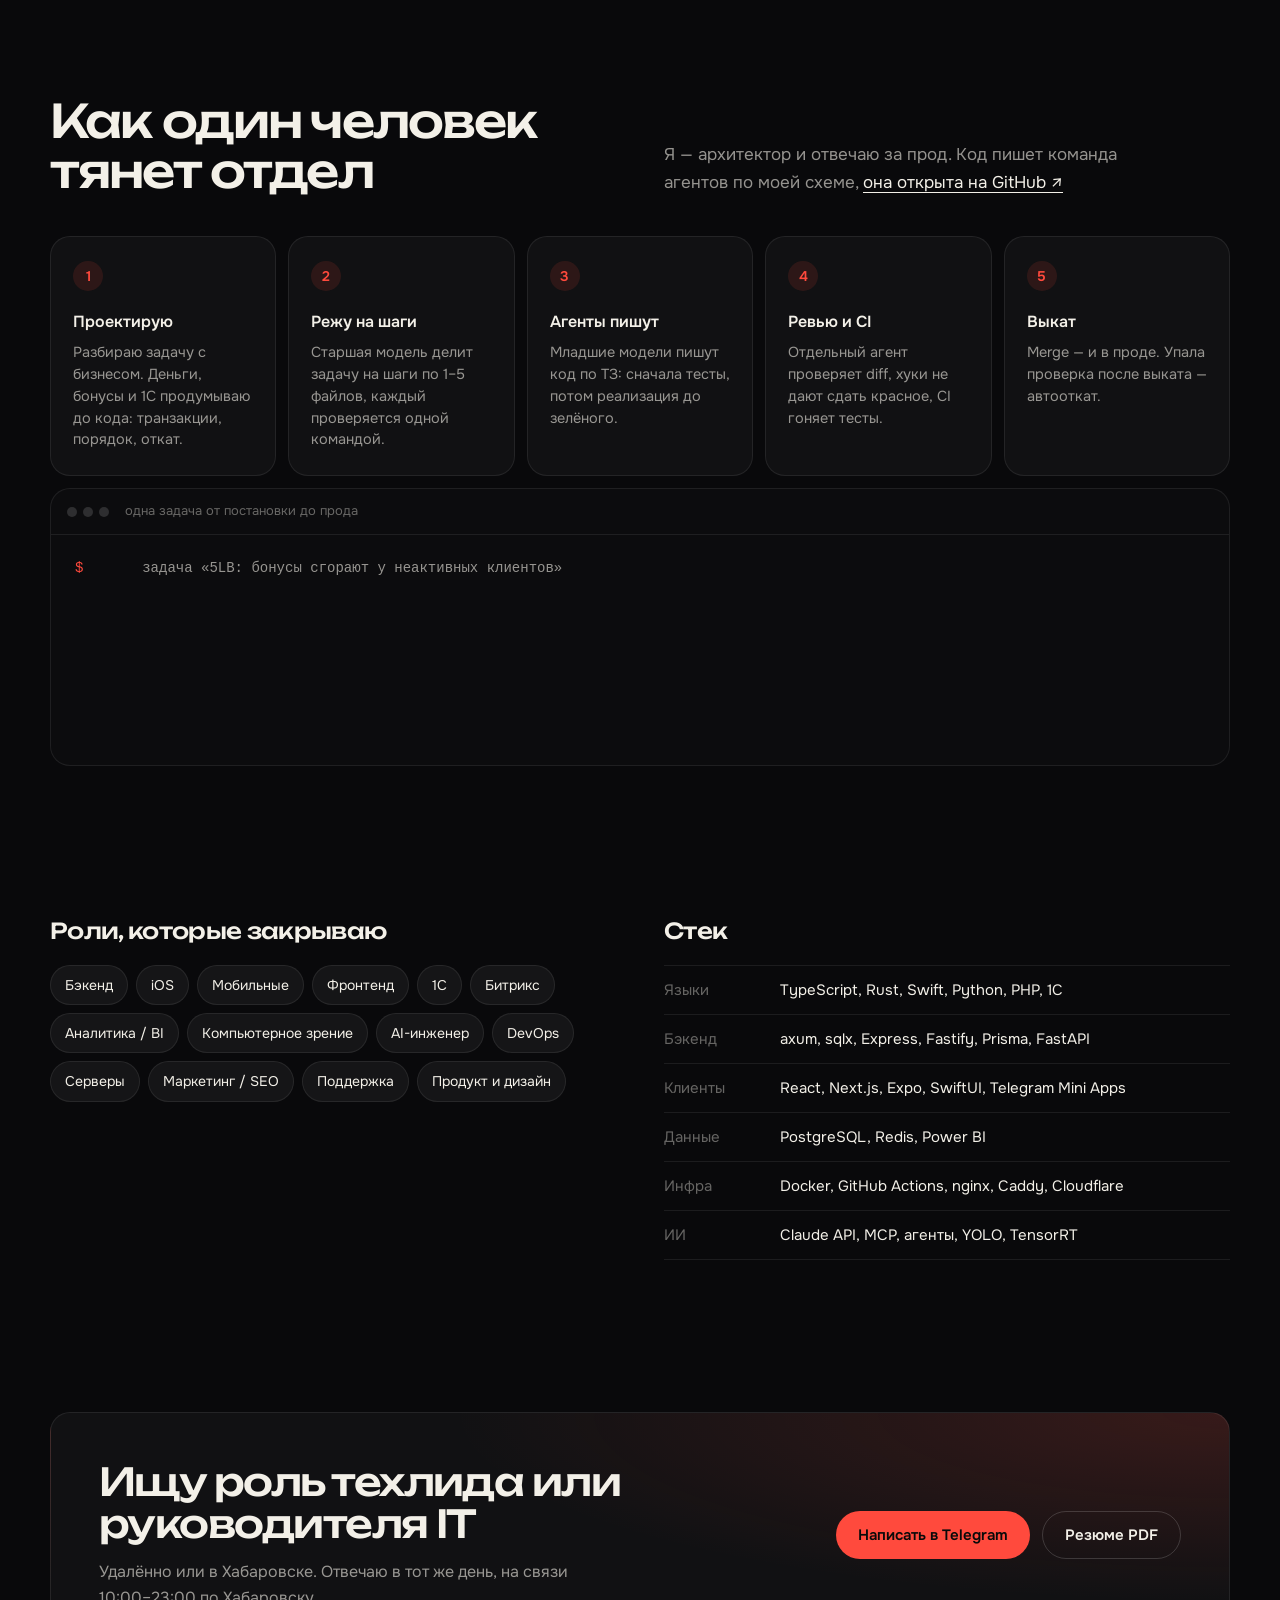
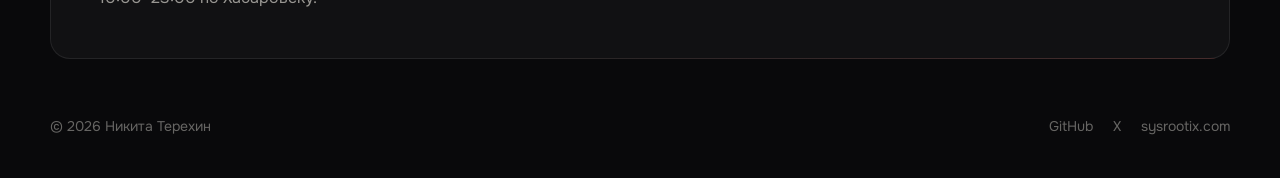
==== commit fb150ef5: "Portfolio: English version (/portfolio/en/), EN résumé PDF, ru/en switch Co-Authored-By: Claude Opus" ====
--- a/portfolio/index.html
+++ b/portfolio/index.html
@@ -8,6 +8,8 @@
   <title>Никита Терехин — техлид, IT-отдел из одного человека</title>
   <meta name="description" content="Техлид из Хабаровска. Один веду весь IT двух розничных сетей, 5LB и Medusa: приложения, бэкенды, CRM, 1С, сайты, видеоаналитика и серверы. Код пишет команда AI-агентов по моей схеме.">
   <link rel="canonical" href="https://sysrootix.com/portfolio/">
+  <link rel="alternate" hreflang="ru" href="https://sysrootix.com/portfolio/">
+  <link rel="alternate" hreflang="en" href="https://sysrootix.com/portfolio/en/">
   <meta property="og:type" content="profile">
   <meta property="og:title" content="Никита Терехин — техлид, IT-отдел из одного человека">
   <meta property="og:description" content="Весь IT двух розничных сетей: приложения, бэкенды, CRM, 1С, сайты, камеры с ИИ.">
@@ -19,7 +21,7 @@
   <link rel="preconnect" href="https://fonts.googleapis.com">
   <link rel="preconnect" href="https://fonts.gstatic.com" crossorigin>
   <link href="https://fonts.googleapis.com/css2?family=Onest:wght@400;500;600&family=Unbounded:wght@400;500&display=swap" rel="stylesheet">
-  <link rel="stylesheet" href="p.css?v=4">
+  <link rel="stylesheet" href="p.css?v=5">
   <script>document.documentElement.classList.add("js")</script>
 </head>
 <body>
@@ -34,6 +36,7 @@
       <a href="#results">Результаты</a>
       <a href="#process">Как работаю</a>
     </nav>
+    <a class="lang" href="en/" hreflang="en" lang="en" aria-label="English version">en</a>
     <a class="btn btn-sm" href="resume.pdf" download>Резюме PDF</a>
   </div>
 </header>
@@ -276,6 +279,6 @@
   <p><a href="https://github.com/sysrootix" rel="me noopener noreferrer" target="_blank">GitHub</a><a href="https://x.com/sysrootix" rel="me noopener noreferrer" target="_blank">X</a><a href="../">sysrootix.com</a></p>
 </footer>
 
-<script src="p.js?v=3" defer></script>
+<script src="p.js?v=4" defer></script>
 </body>
 </html>
--- a/portfolio/p.css
+++ b/portfolio/p.css
@@ -47,6 +47,8 @@
 .nav-links { display: flex; gap: 26px; margin-left: auto; font-size: 14px; color: var(--muted); }
 .nav-links a { text-decoration: none; transition: color 0.2s; }
 .nav-links a:hover { color: var(--ink); }
+.lang { font-size: 14px; color: var(--muted); text-decoration: none; padding: 8px 12px; margin-right: -14px; border-radius: 999px; transition: color 0.2s, background-color 0.2s; }
+.lang:hover { color: var(--ink); background: rgba(255, 255, 255, 0.06); }
 
 /* hero */
 .hero { overflow: hidden; position: relative; }
@@ -226,6 +228,7 @@
 @media (max-width: 1040px) {
   .nav-links { display: none; }
   .nav-in { justify-content: space-between; }
+  .lang { margin-left: auto; margin-right: -20px; }
   .hero-in { grid-template-columns: 1fr; min-height: 0; padding: 48px 0 24px; }
   .hero-visual { height: 560px; max-width: 560px; width: 100%; margin: 0 auto; }
   .stats { grid-template-columns: repeat(2, 1fr); }
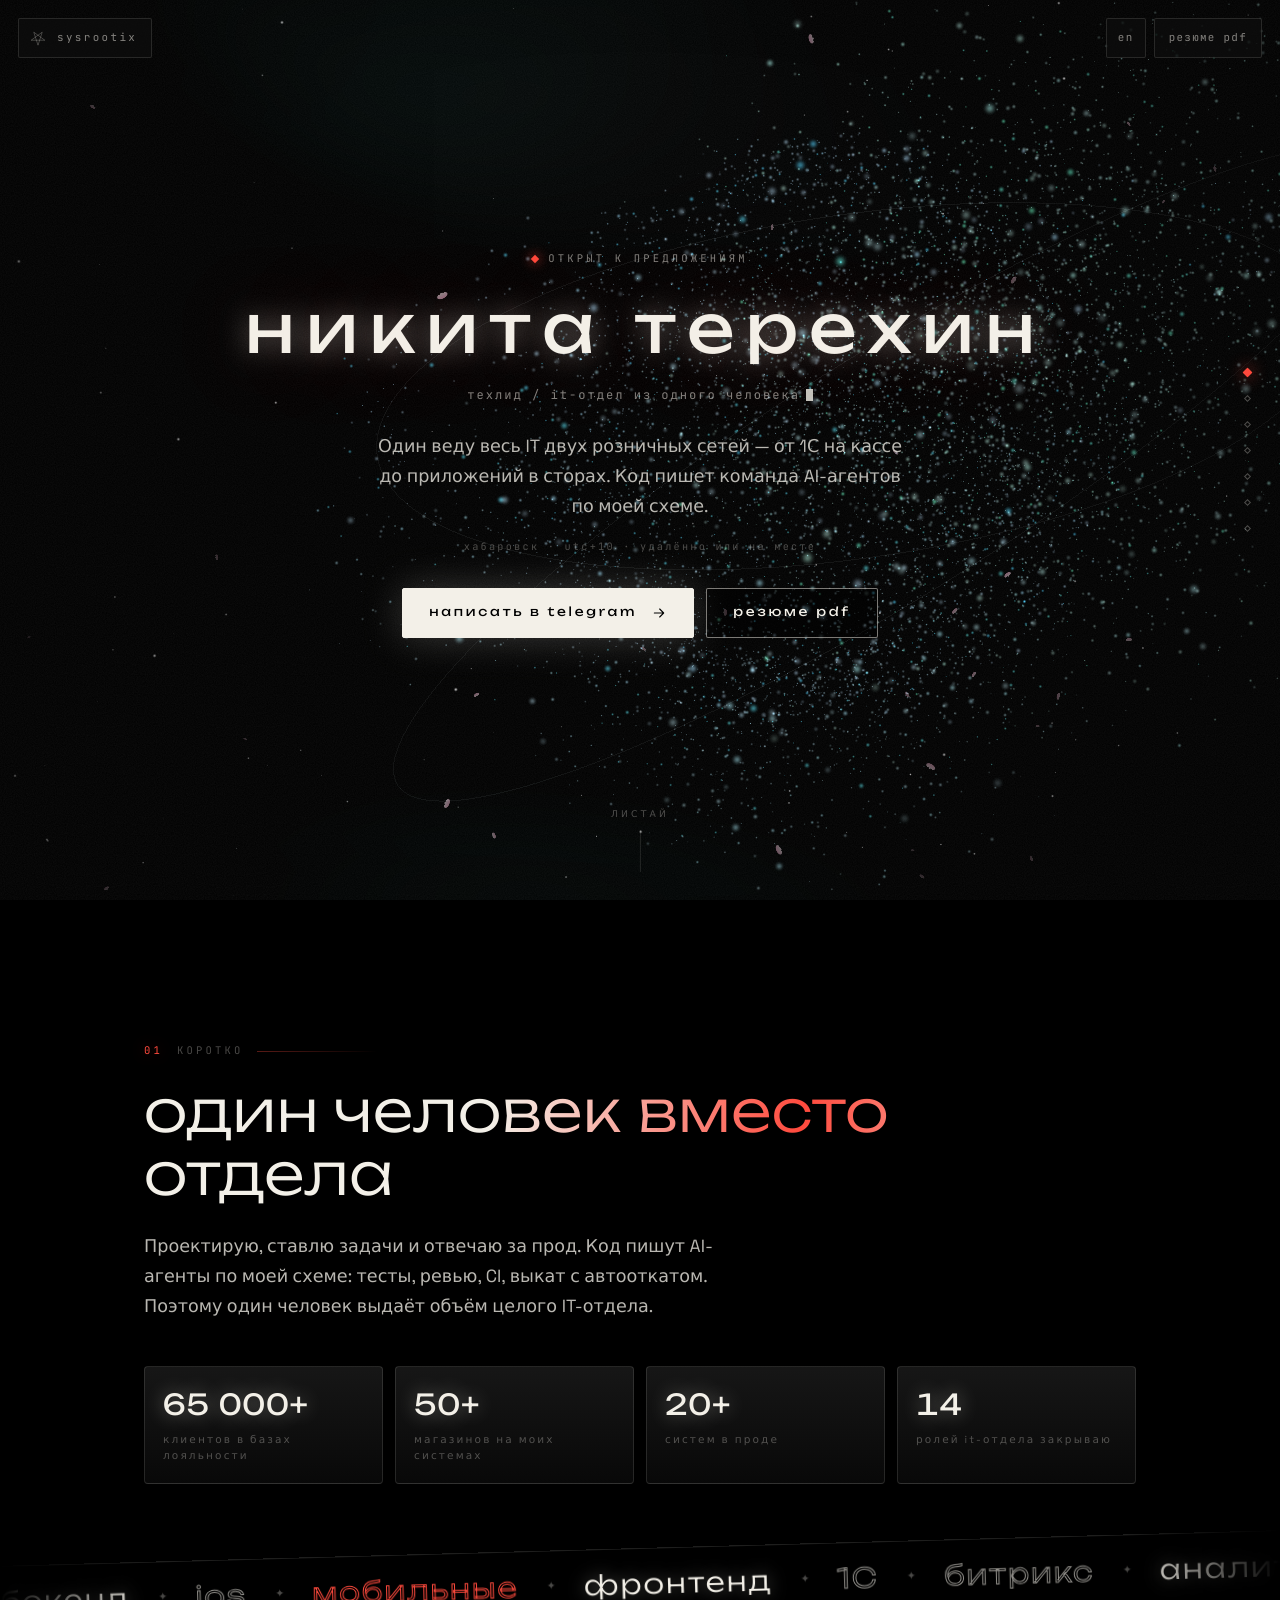
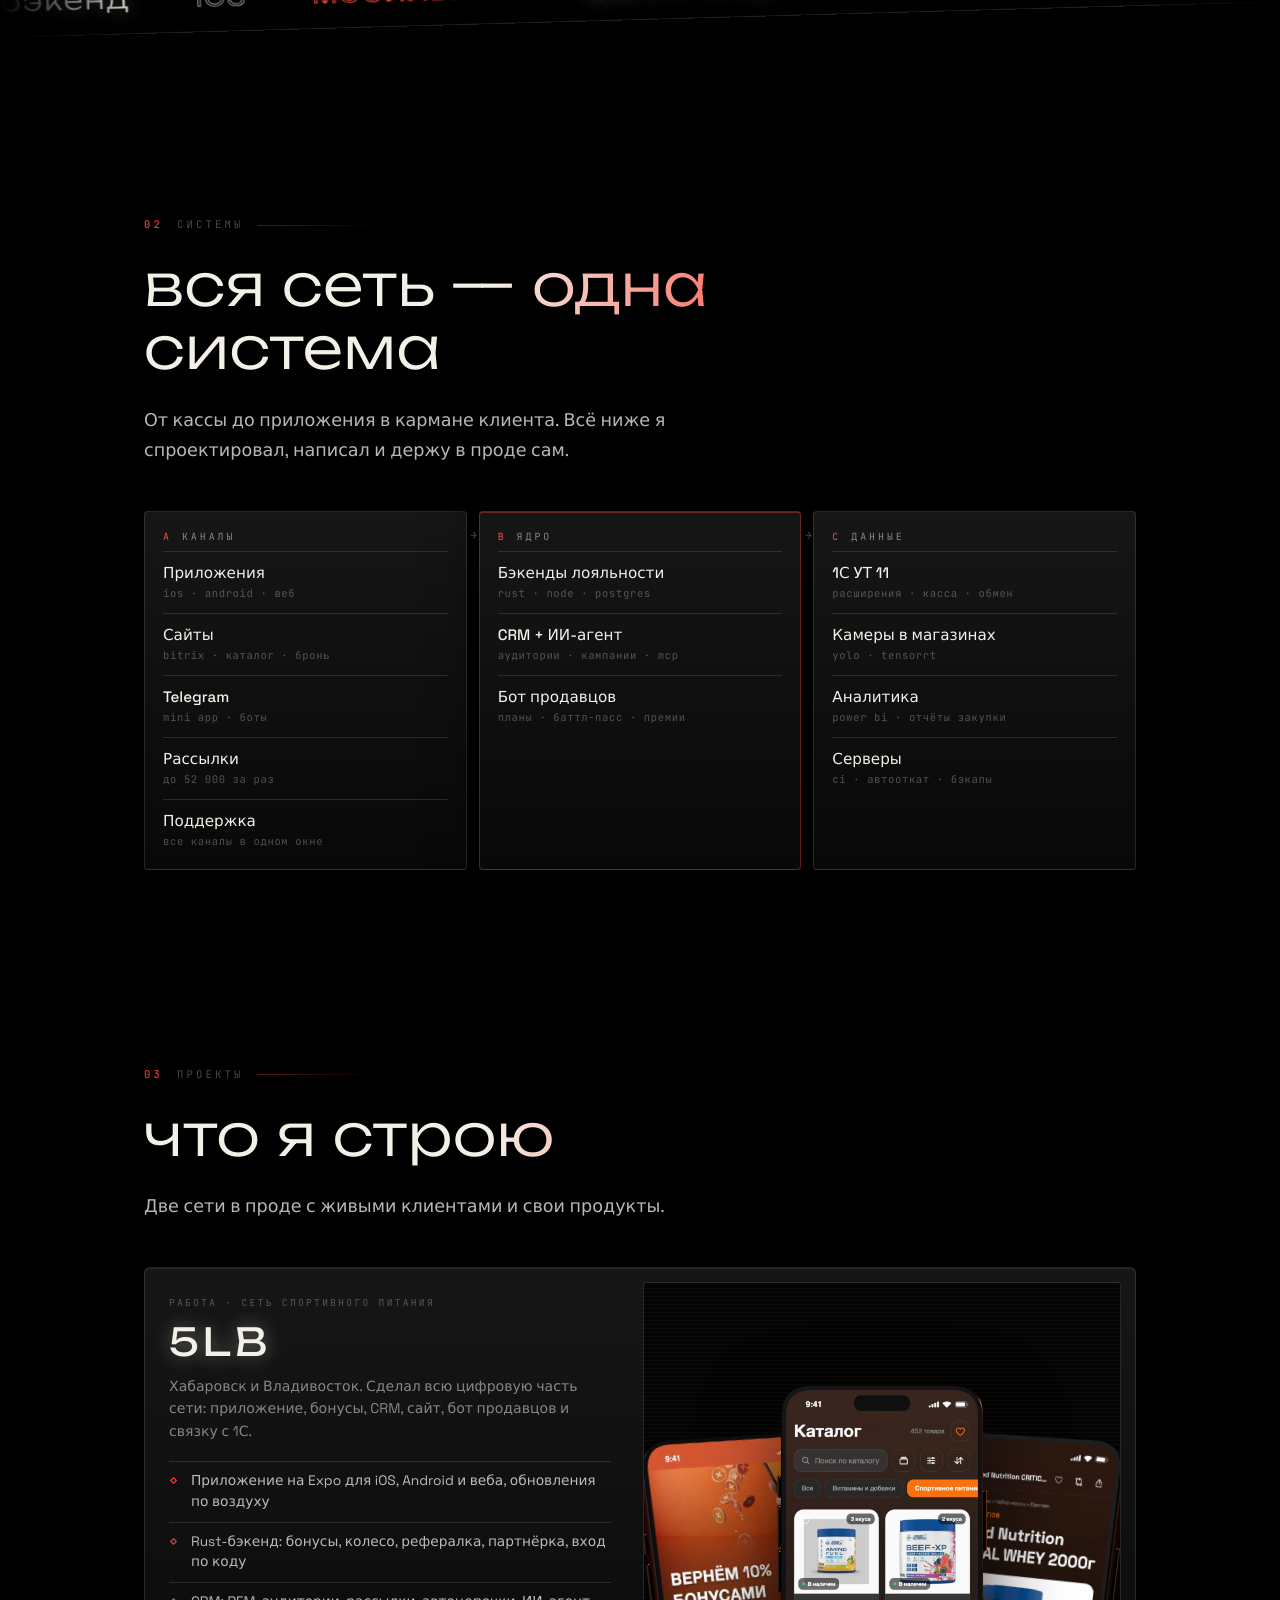
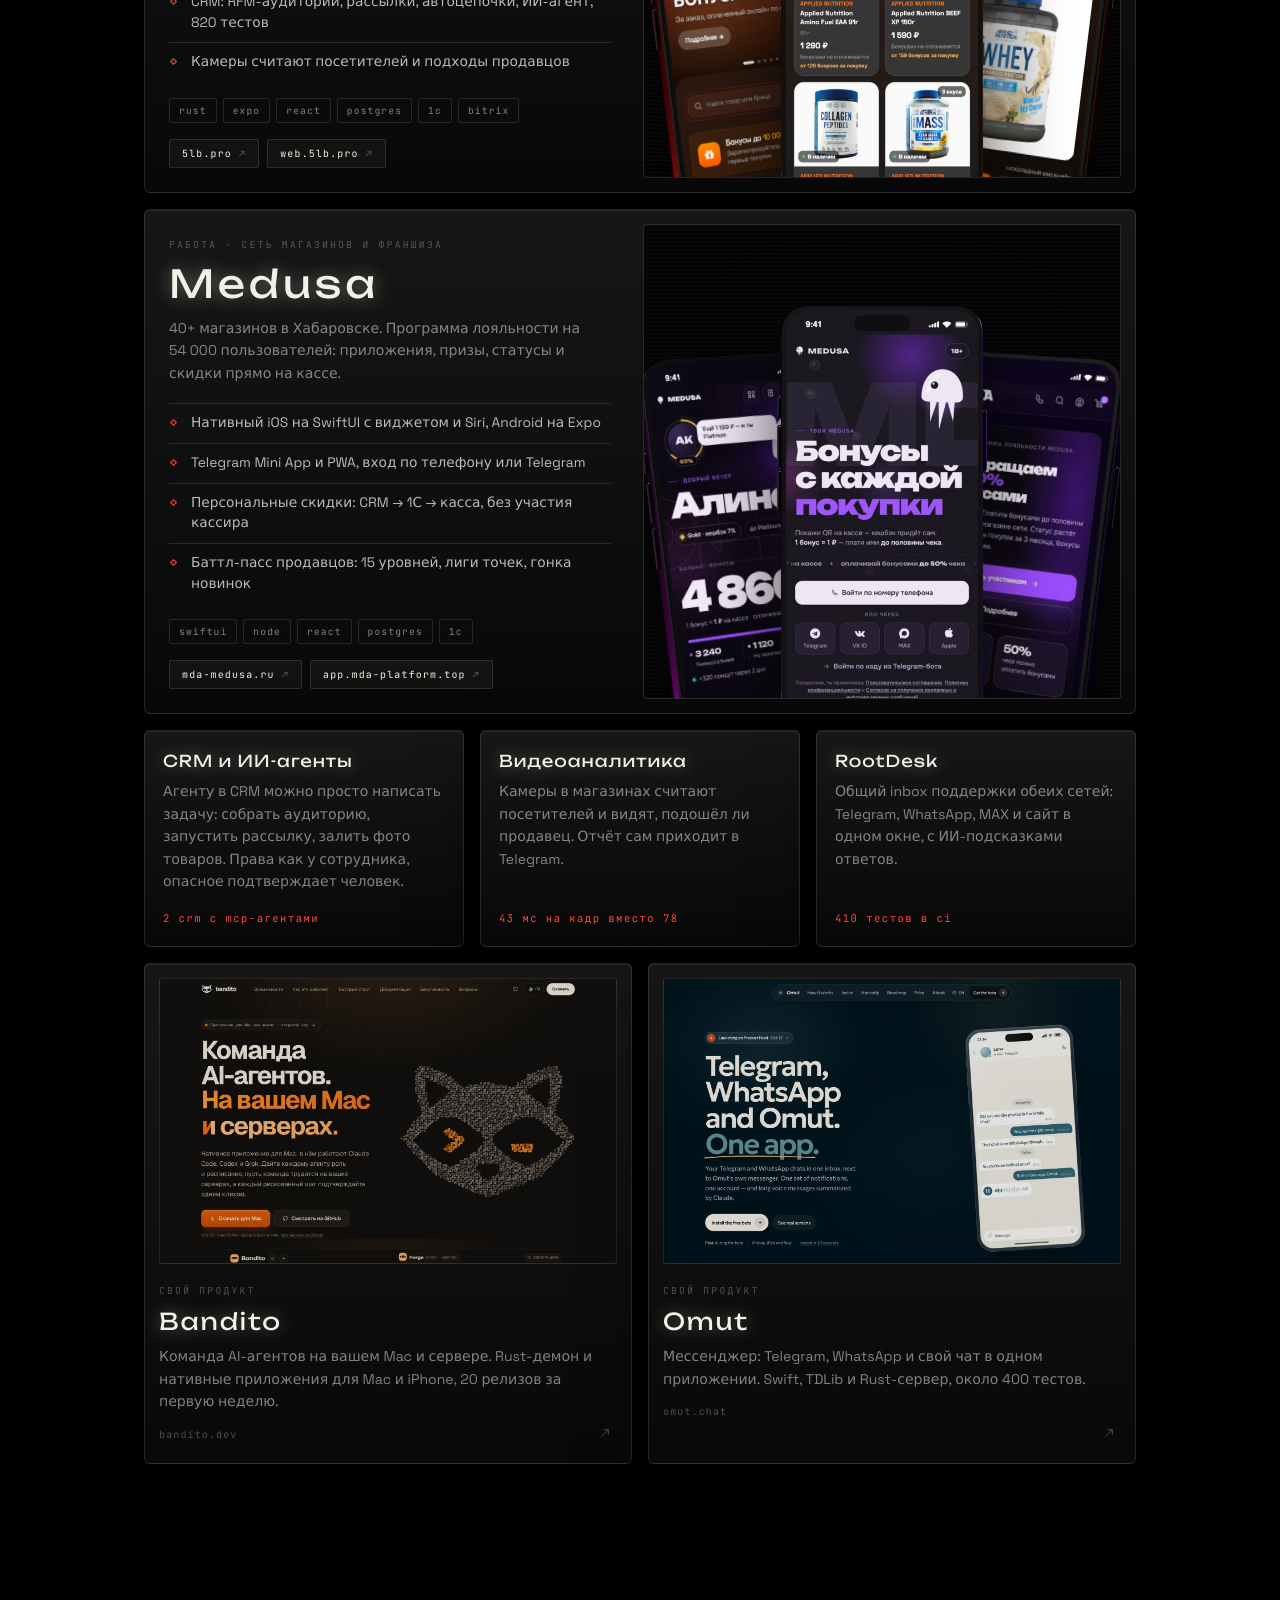
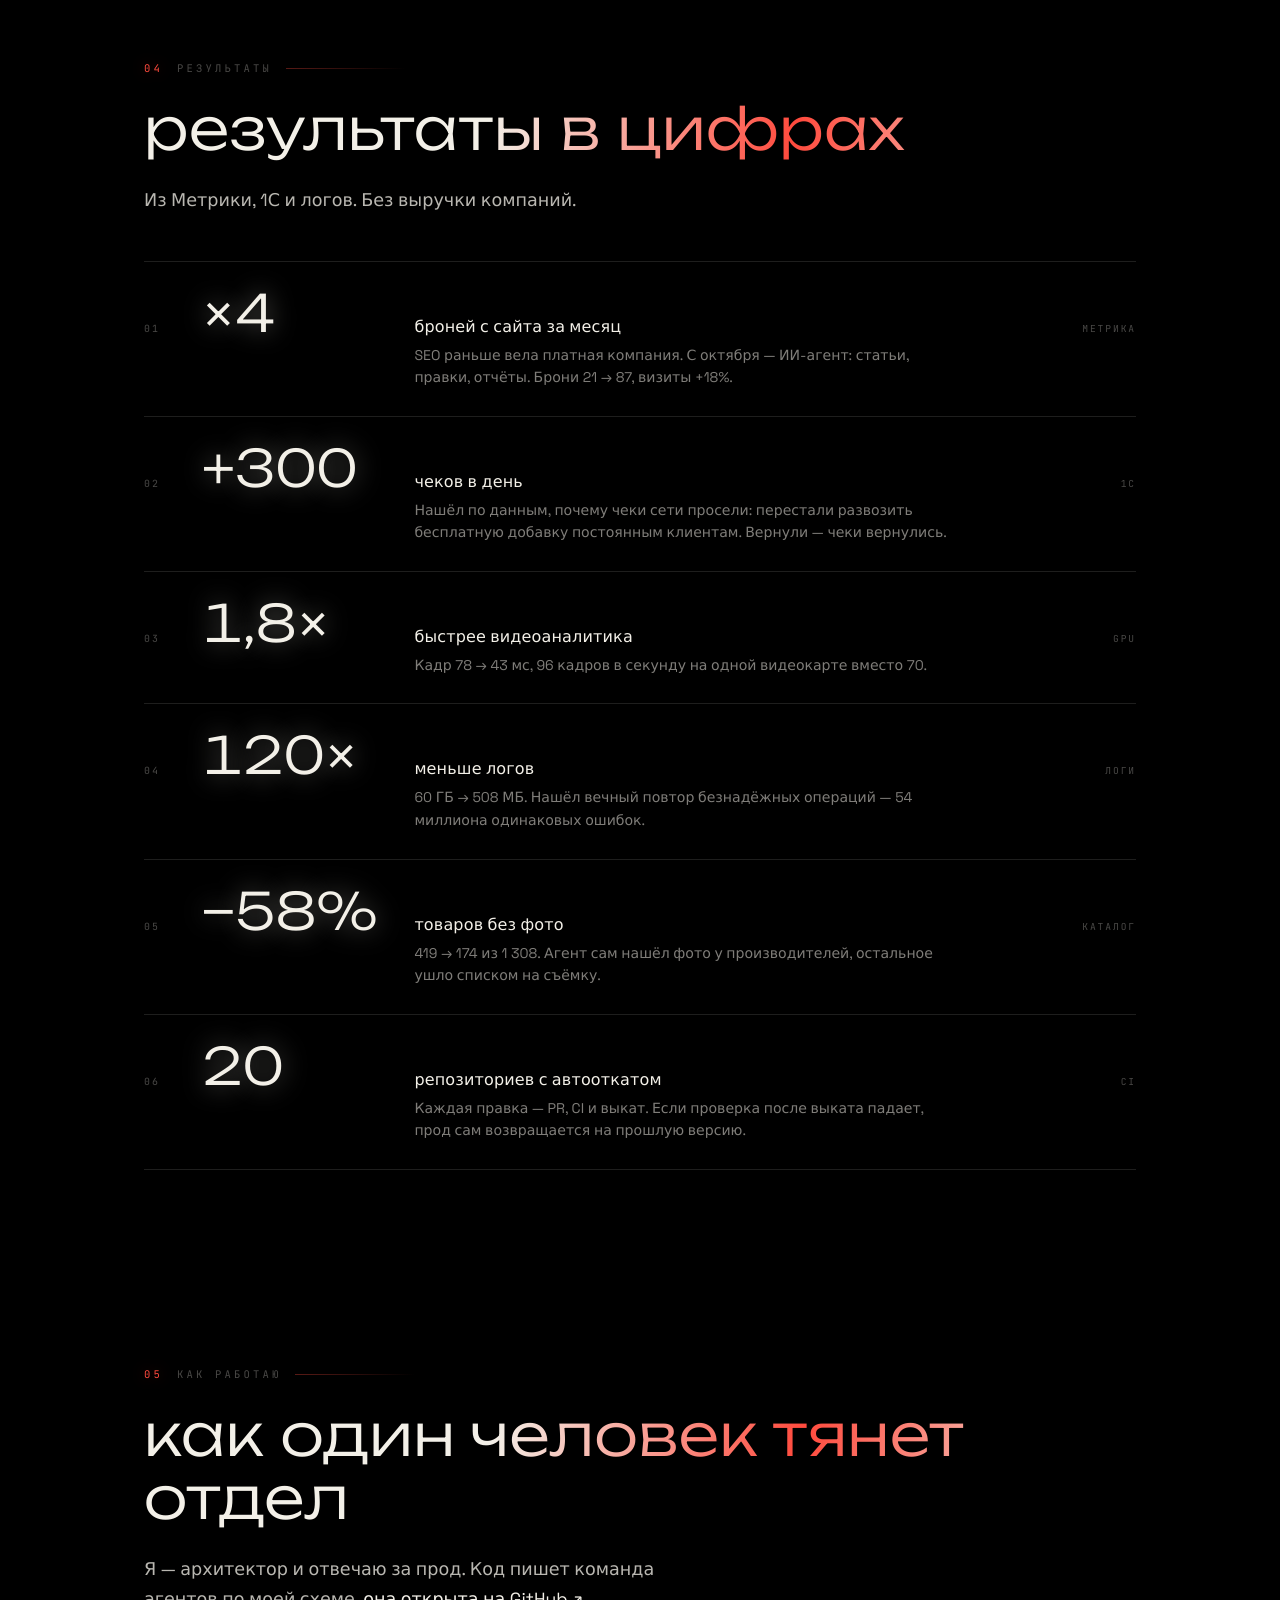
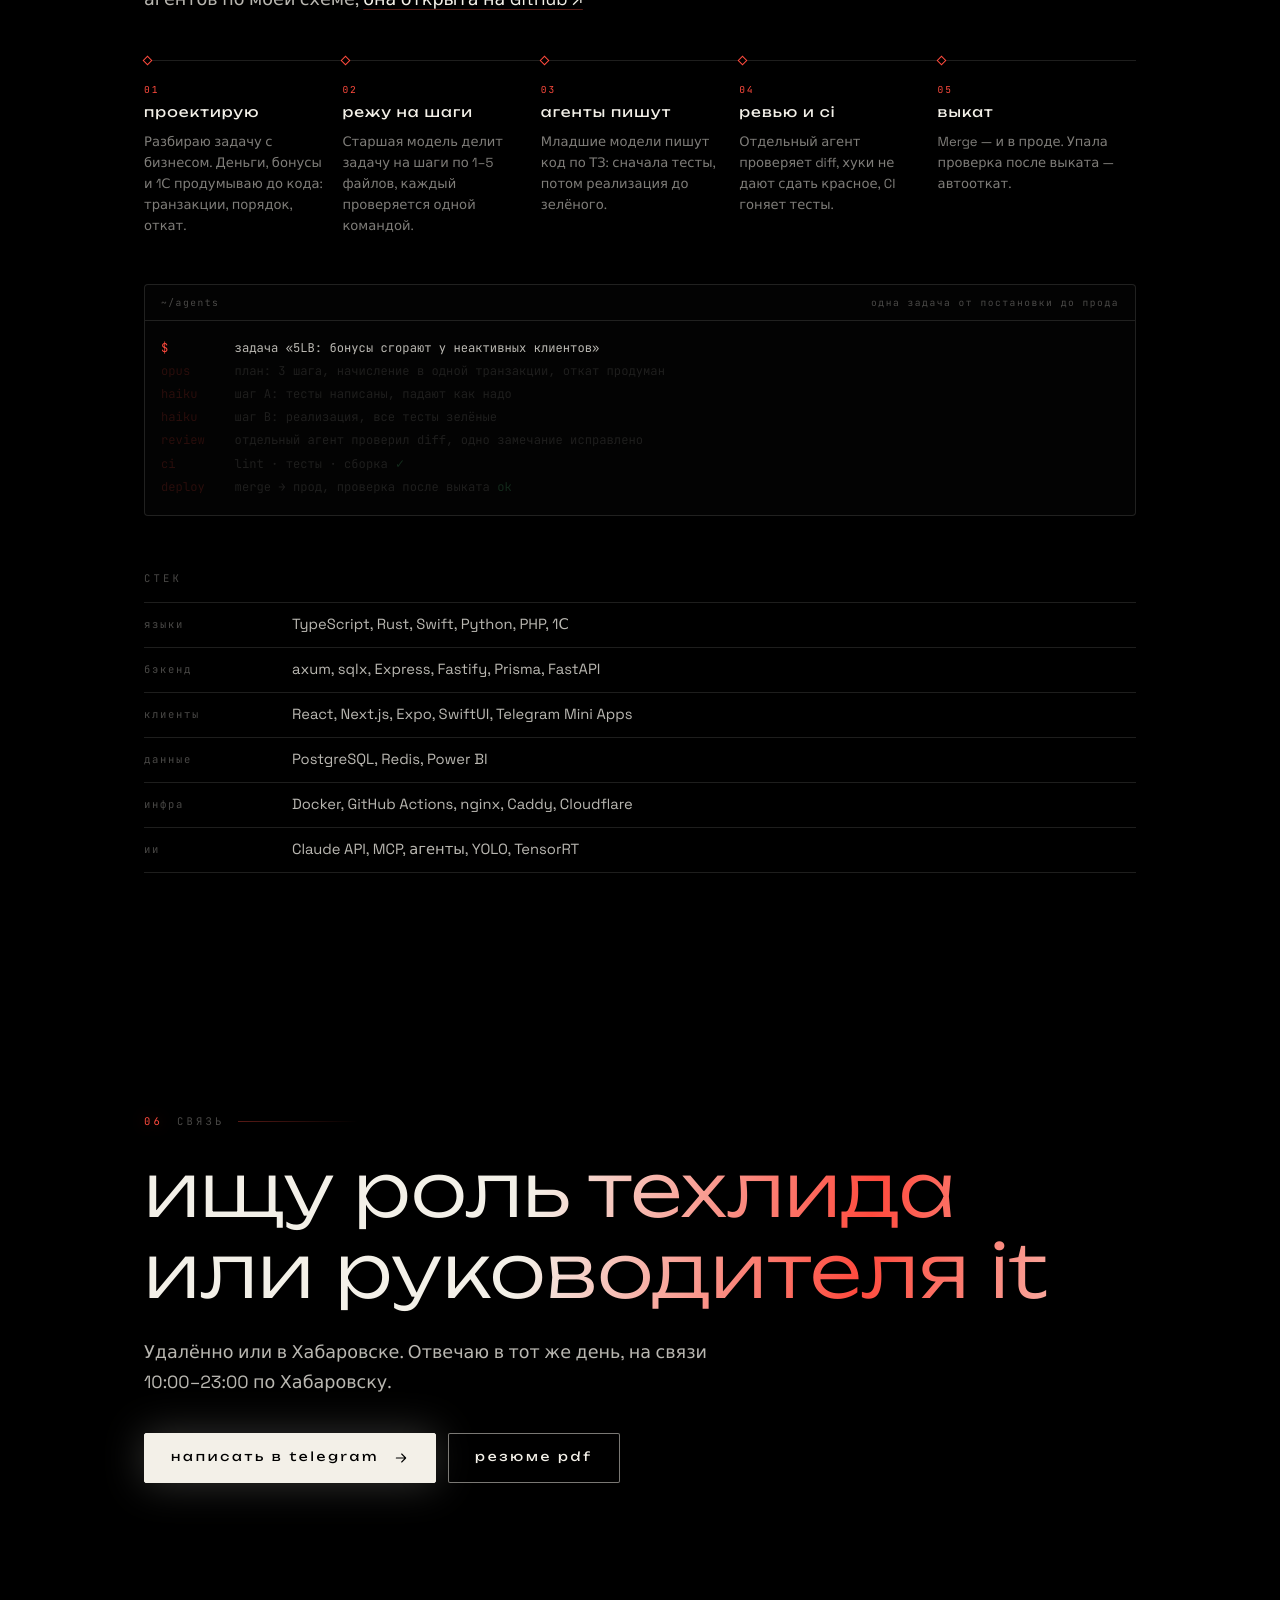
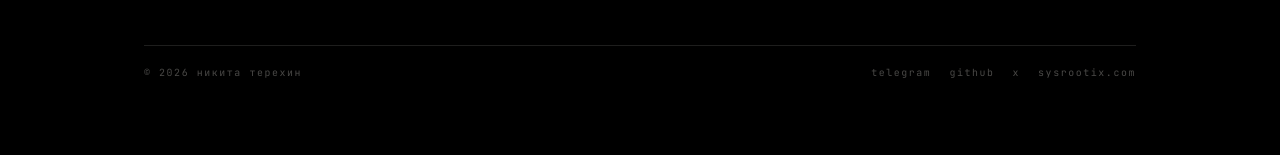
==== commit 893b4d01: "portfolio: restyle in the main site's look (particle sigil, Unbounded/Space Grotesk/JetBrains Mono, " ====
--- a/portfolio/index.html
+++ b/portfolio/index.html
@@ -4,7 +4,7 @@
   <meta charset="utf-8">
   <meta name="viewport" content="width=device-width, initial-scale=1, viewport-fit=cover">
   <meta name="color-scheme" content="dark">
-  <meta name="theme-color" content="#09090b">
+  <meta name="theme-color" content="#000000">
   <title>Никита Терехин — техлид, IT-отдел из одного человека</title>
   <meta name="description" content="Техлид из Хабаровска. Один веду весь IT двух розничных сетей, 5LB и Medusa: приложения, бэкенды, CRM, 1С, сайты, видеоаналитика и серверы. Код пишет команда AI-агентов по моей схеме.">
   <link rel="canonical" href="https://sysrootix.com/portfolio/">
@@ -14,271 +14,150 @@
   <meta property="og:title" content="Никита Терехин — техлид, IT-отдел из одного человека">
   <meta property="og:description" content="Весь IT двух розничных сетей: приложения, бэкенды, CRM, 1С, сайты, камеры с ИИ.">
   <meta property="og:url" content="https://sysrootix.com/portfolio/">
-  <meta property="og:image" content="https://sysrootix.com/portfolio/img/og.png">
+  <meta property="og:image" content="https://sysrootix.com/portfolio/img/og.png?v=2">
   <meta name="twitter:card" content="summary_large_image">
   <link rel="icon" href="../assets/favicon.svg" type="image/svg+xml">
   <link rel="apple-touch-icon" href="../assets/apple-touch.png">
   <link rel="preconnect" href="https://fonts.googleapis.com">
   <link rel="preconnect" href="https://fonts.gstatic.com" crossorigin>
-  <link href="https://fonts.googleapis.com/css2?family=Onest:wght@400;500;600&family=Unbounded:wght@400;500&display=swap" rel="stylesheet">
-  <link rel="stylesheet" href="p.css?v=5">
+  <link href="https://fonts.googleapis.com/css2?family=JetBrains+Mono:wght@400;500&family=Space+Grotesk:wght@400;500&family=Unbounded:wght@300;400;500&display=swap" rel="stylesheet">
+  <link rel="modulepreload" href="../assets/vendor/three.module.min.js">
+  <link rel="stylesheet" href="p.css?v=6">
   <script>document.documentElement.classList.add("js")</script>
 </head>
 <body>
+  <canvas id="scene" aria-hidden="true"></canvas>
+  <div class="vignette" aria-hidden="true"></div>
+  <div class="grain" aria-hidden="true"></div>
+  <div class="progress" aria-hidden="true"><span></span></div>
 
-<header class="nav">
-  <div class="progress" aria-hidden="true"></div>
-  <div class="wrap nav-in">
-    <a class="logo" href="../">sysrootix</a>
-    <nav class="nav-links" aria-label="Разделы">
-      <a href="#systems">Системы</a>
-      <a href="#projects">Проекты</a>
-      <a href="#results">Результаты</a>
-      <a href="#process">Как работаю</a>
-    </nav>
-    <a class="lang" href="en/" hreflang="en" lang="en" aria-label="English version">en</a>
-    <a class="btn btn-sm" href="resume.pdf" download>Резюме PDF</a>
+  <a class="home" href="../" aria-label="sysrootix.com"><img src="../assets/logo.svg" alt="" width="20" height="20"><span>sysrootix</span></a>
+  <div class="top-right">
+    <a class="chip" href="en/" hreflang="en" lang="en" aria-label="English version">en</a>
+    <a class="chip chip-wide" href="resume.pdf" download>резюме pdf</a>
   </div>
-</header>
+  <nav class="dots" aria-label="Разделы"><a href="#top" aria-label="наверх"><span></span></a><a href="#about" aria-label="коротко"><span></span></a><a href="#systems" aria-label="системы"><span></span></a><a href="#projects" aria-label="проекты"><span></span></a><a href="#results" aria-label="результаты"><span></span></a><a href="#process" aria-label="как работаю"><span></span></a><a href="#contact" aria-label="связь"><span></span></a></nav>
 
-<main>
+  <main>
+    <section class="hero" id="top" data-shape="0">
+      <p class="open"><i></i>открыт к предложениям</p>
+      <h1 class="hname" aria-label="Никита Терехин"><b class="w"><span>н</span><span>и</span><span>к</span><span>и</span><span>т</span><span>а</span></b> <b class="w"><span>т</span><span>е</span><span>р</span><span>е</span><span>х</span><span>и</span><span>н</span></b></h1>
+      <p class="role">техлид / it-отдел из одного человека<span class="caret" aria-hidden="true"></span></p>
+      <p class="hero-lead">Один веду весь IT двух розничных сетей — от&nbsp;1С на&nbsp;кассе до&nbsp;приложений в&nbsp;сторах. Код пишет команда AI-агентов по&nbsp;моей схеме.</p>
+      <p class="when">хабаровск · utc+10 · удалённо или на месте</p>
+      <div class="actions">
+        <a class="btn" href="https://t.me/sysrootix" rel="noopener noreferrer" target="_blank"><span>написать в telegram</span><svg viewBox="0 0 24 24" aria-hidden="true"><path d="M5 12h14M13 6l6 6-6 6" fill="none"/></svg></a>
+        <a class="btn btn-line" href="resume.pdf" download><span>резюме pdf</span></a>
+      </div>
+      <a class="cue" href="#about"><span>листай</span><i aria-hidden="true"></i></a>
+    </section>
 
-<section class="hero">
-  <div class="wrap hero-in">
-    <div class="hero-text">
-      <p class="status"><i></i>Открыт к предложениям</p>
-      <h1>Никита Терехин</h1>
-      <p class="hero-role">Техлид. Один веду весь IT двух розничных сетей — от&nbsp;1С до&nbsp;приложений в&nbsp;сторах.</p>
-      <p class="hero-sub">Проектирую, ставлю задачи и отвечаю за прод. Код пишет команда AI-агентов по моей схеме — поэтому один человек выдаёт объём целого отдела.</p>
-      <div class="hero-cta">
-        <a class="btn" href="resume.pdf" download>Скачать резюме</a>
-        <a class="btn btn-ghost" href="https://t.me/sysrootix" rel="noopener noreferrer" target="_blank">Написать в Telegram</a>
+    <section class="block" id="about" data-shape="1">
+      <p class="kicker"><b>01</b><span>коротко</span></p>
+      <h2 class="title reveal">один человек вместо отдела</h2>
+      <p class="lead reveal">Проектирую, ставлю задачи и отвечаю за прод. Код пишут AI-агенты по моей схеме: тесты, ревью, CI, выкат с автооткатом. Поэтому один человек выдаёт объём целого IT-отдела.</p>
+      <div class="facts"><div class="fact reveal" style="--d:0ms"><b data-count="65000" data-prefix="" data-suffix="+">65 000+</b><span>клиентов в базах лояльности</span></div><div class="fact reveal" style="--d:80ms"><b data-count="50" data-prefix="" data-suffix="+">50+</b><span>магазинов на моих системах</span></div><div class="fact reveal" style="--d:160ms"><b data-count="20" data-prefix="" data-suffix="+">20+</b><span>систем в проде</span></div><div class="fact reveal" style="--d:240ms"><b data-count="14" data-prefix="" data-suffix="">14</b><span>ролей it-отдела закрываю</span></div></div>
+      <div class="marquee" aria-hidden="true"><div class="marquee-track"><span>бэкенд</span><i>✦</i><span>ios</span><i>✦</i><span>мобильные</span><i>✦</i><span>фронтенд</span><i>✦</i><span>1С</span><i>✦</i><span>битрикс</span><i>✦</i><span>аналитика / bi</span><i>✦</i><span>компьютерное зрение</span><i>✦</i><span>ai-инженер</span><i>✦</i><span>devops</span><i>✦</i><span>серверы</span><i>✦</i><span>маркетинг / seo</span><i>✦</i><span>поддержка</span><i>✦</i><span>продукт и дизайн</span><i>✦</i><span>бэкенд</span><i>✦</i><span>ios</span><i>✦</i><span>мобильные</span><i>✦</i><span>фронтенд</span><i>✦</i><span>1С</span><i>✦</i><span>битрикс</span><i>✦</i><span>аналитика / bi</span><i>✦</i><span>компьютерное зрение</span><i>✦</i><span>ai-инженер</span><i>✦</i><span>devops</span><i>✦</i><span>серверы</span><i>✦</i><span>маркетинг / seo</span><i>✦</i><span>поддержка</span><i>✦</i><span>продукт и дизайн</span><i>✦</i></div></div>
+    </section>
+
+    <section class="block" id="systems" data-shape="2">
+      <p class="kicker"><b>02</b><span>системы</span></p>
+      <h2 class="title reveal">вся сеть — одна система</h2>
+      <p class="lead reveal">От кассы до приложения в кармане клиента. Всё ниже я спроектировал, написал и держу в проде сам.</p>
+      <div class="map"><div class="tier reveal" style="--d:0ms"><p class="tier-name"><b>a</b>каналы</p><ul><li><b>Приложения</b><span>ios · android · веб</span></li><li><b>Сайты</b><span>bitrix · каталог · бронь</span></li><li><b>Telegram</b><span>mini app · боты</span></li><li><b>Рассылки</b><span>до 52 000 за раз</span></li><li><b>Поддержка</b><span>все каналы в одном окне</span></li></ul></div><div class="tier tier-core reveal" style="--d:90ms"><p class="tier-name"><b>b</b>ядро</p><ul><li><b>Бэкенды лояльности</b><span>rust · node · postgres</span></li><li><b>CRM + ИИ-агент</b><span>аудитории · кампании · mcp</span></li><li><b>Бот продавцов</b><span>планы · баттл-пасс · премии</span></li></ul></div><div class="tier reveal" style="--d:180ms"><p class="tier-name"><b>c</b>данные</p><ul><li><b>1С УТ 11</b><span>расширения · касса · обмен</span></li><li><b>Камеры в магазинах</b><span>yolo · tensorrt</span></li><li><b>Аналитика</b><span>power bi · отчёты закупки</span></li><li><b>Серверы</b><span>ci · автооткат · бэкапы</span></li></ul></div></div>
+    </section>
+
+    <section class="block" id="projects" data-shape="2">
+      <p class="kicker"><b>03</b><span>проекты</span></p>
+      <h2 class="title reveal">что я строю</h2>
+      <p class="lead reveal">Две сети в проде с живыми клиентами и свои продукты.</p>
+      <div class="cards">
+        
+      <article class="card wide reveal">
+        <span class="glare" aria-hidden="true"></span>
+        <div class="wide-text">
+          <span class="tag">работа · сеть спортивного питания</span>
+          <h3 class="name">5LB</h3>
+          <p class="text">Хабаровск и Владивосток. Сделал всю цифровую часть сети: приложение, бонусы, CRM, сайт, бот продавцов и связку с 1С.</p>
+          <ul class="list"><li>Приложение на Expo для iOS, Android и веба, обновления по воздуху</li><li>Rust-бэкенд: бонусы, колесо, рефералка, партнёрка, вход по коду</li><li>CRM: RFM-аудитории, рассылки, автоцепочки, ИИ-агент, 820 тестов</li><li>Камеры считают посетителей и подходы продавцов</li></ul>
+          <span class="chips"><i>rust</i><i>expo</i><i>react</i><i>postgres</i><i>1С</i><i>bitrix</i></span>
+          <span class="links"><a href="https://5lb.pro" rel="noopener noreferrer" target="_blank">5lb.pro</a><a href="https://web.5lb.pro" rel="noopener noreferrer" target="_blank">web.5lb.pro</a></span>
+        </div>
+        <div class="art art-phones"><img src="img/p-lb-1.webp" width="680" height="1500" loading="lazy" alt="Приложение 5LB: главная с акциями и бонусами"><img src="img/p-lb-2.webp" width="755" height="1500" loading="lazy" alt="Приложение 5LB: каталог спортивного питания с бонусами"><img src="img/p-lb-3.webp" width="680" height="1500" loading="lazy" alt="Приложение 5LB: карточка товара с выбором вкуса"></div>
+      </article>
+        
+      <article class="card wide reveal">
+        <span class="glare" aria-hidden="true"></span>
+        <div class="wide-text">
+          <span class="tag">работа · сеть магазинов и франшиза</span>
+          <h3 class="name">Medusa</h3>
+          <p class="text">40+ магазинов в Хабаровске. Программа лояльности на 54 000 пользователей: приложения, призы, статусы и скидки прямо на кассе.</p>
+          <ul class="list"><li>Нативный iOS на SwiftUI с виджетом и Siri, Android на Expo</li><li>Telegram Mini App и PWA, вход по телефону или Telegram</li><li>Персональные скидки: CRM → 1С → касса, без участия кассира</li><li>Баттл-пасс продавцов: 15 уровней, лиги точек, гонка новинок</li></ul>
+          <span class="chips"><i>swiftui</i><i>node</i><i>react</i><i>postgres</i><i>1С</i></span>
+          <span class="links"><a href="https://mda-medusa.ru" rel="noopener noreferrer" target="_blank">mda-medusa.ru</a><a href="https://app.mda-platform.top" rel="noopener noreferrer" target="_blank">app.mda-platform.top</a></span>
+        </div>
+        <div class="art art-phones"><img src="img/p-mda-1.webp" width="680" height="1500" loading="lazy" alt="Приложение Medusa: профиль со статусом и балансом бонусов"><img src="img/p-mda-2.webp" width="755" height="1500" loading="lazy" alt="Приложение Medusa: вход по телефону, Telegram, VK ID или Apple"><img src="img/p-mda-3.webp" width="680" height="1500" loading="lazy" alt="Программа лояльности Medusa: возвращаем до 10% бонусами"></div>
+      </article>
+        <div class="minis"><article class="card mini reveal" style="--d:0ms"><span class="glare" aria-hidden="true"></span><h3 class="name">CRM и ИИ-агенты</h3><p class="text">Агенту в CRM можно просто написать задачу: собрать аудиторию, запустить рассылку, залить фото товаров. Права как у сотрудника, опасное подтверждает человек.</p><span class="fig">2 crm с mcp-агентами</span></article><article class="card mini reveal" style="--d:80ms"><span class="glare" aria-hidden="true"></span><h3 class="name">Видеоаналитика</h3><p class="text">Камеры в магазинах считают посетителей и видят, подошёл ли продавец. Отчёт сам приходит в Telegram.</p><span class="fig">43 мс на кадр вместо 78</span></article><article class="card mini reveal" style="--d:160ms"><span class="glare" aria-hidden="true"></span><h3 class="name">RootDesk</h3><p class="text">Общий inbox поддержки обеих сетей: Telegram, WhatsApp, MAX и сайт в одном окне, с ИИ-подсказками ответов.</p><span class="fig">410 тестов в ci</span></article></div>
+        <div class="owns">
+        <a class="card own reveal" style="--d:0ms" href="https://bandito.dev" rel="noopener noreferrer" target="_blank">
+          <span class="glare" aria-hidden="true"></span>
+          <span class="art art-shot"><img src="img/bandito.webp" width="1600" height="1000" loading="lazy" alt="Лендинг Bandito"></span>
+          <span class="tag">свой продукт</span>
+          <span class="name">Bandito</span>
+          <span class="text">Команда AI-агентов на вашем Mac и сервере. Rust-демон и нативные приложения для Mac и iPhone, 20 релизов за первую неделю.</span>
+          <span class="url">bandito.dev</span>
+          <svg class="go" viewBox="0 0 24 24" aria-hidden="true"><path d="M7 17 17 7M10 7h7v7" fill="none"/></svg>
+        </a>
+        <a class="card own reveal" style="--d:80ms" href="https://omut.chat" rel="noopener noreferrer" target="_blank">
+          <span class="glare" aria-hidden="true"></span>
+          <span class="art art-shot"><img src="img/omut.webp" width="1600" height="1000" loading="lazy" alt="Лендинг Omut"></span>
+          <span class="tag">свой продукт</span>
+          <span class="name">Omut</span>
+          <span class="text">Мессенджер: Telegram, WhatsApp и свой чат в одном приложении. Swift, TDLib и Rust-сервер, около 400 тестов.</span>
+          <span class="url">omut.chat</span>
+          <svg class="go" viewBox="0 0 24 24" aria-hidden="true"><path d="M7 17 17 7M10 7h7v7" fill="none"/></svg>
+        </a>
+        </div>
       </div>
-      <p class="hero-meta">Хабаровск · UTC+10 · удалённо или на месте</p>
-    </div>
-    <div class="hero-visual" aria-hidden="true">
-      <div class="glow"></div>
-      <img class="mk mk-back" src="img/hero-mda.webp" width="927" height="1800" alt="" fetchpriority="high">
-      <img class="mk mk-front" src="img/hero-lb.webp" width="936" height="1800" alt="" fetchpriority="high">
-      <div class="mk-shadow"></div>
-    </div>
-  </div>
-</section>
+    </section>
 
-<section class="wrap">
-  <dl class="stats">
-    <div><dt data-count="65000" data-suffix="+">65 000+</dt><dd>клиентов в двух базах лояльности</dd></div>
-    <div><dt data-count="50" data-suffix="+">50+</dt><dd>магазинов работают на моих системах</dd></div>
-    <div><dt data-count="20" data-suffix="+">20+</dt><dd>систем в проде</dd></div>
-    <div><dt data-count="14" data-prefix="1 → ">1 → 14</dt><dd>один человек на 14 ролей IT-отдела</dd></div>
-  </dl>
-</section>
+    <section class="block" id="results" data-shape="3">
+      <p class="kicker"><b>04</b><span>результаты</span></p>
+      <h2 class="title reveal">результаты в цифрах</h2>
+      <p class="lead reveal">Из Метрики, 1С и логов. Без выручки компаний.</p>
+      <ol class="ledger"><li class="row reveal"><span class="n">01</span><span class="v">×4</span><span class="what"><b>броней с сайта за месяц</b><span>SEO раньше вела платная компания. С октября — ИИ-агент: статьи, правки, отчёты. Брони 21 → 87, визиты +18%.</span></span><span class="src">метрика</span></li><li class="row reveal"><span class="n">02</span><span class="v">+300</span><span class="what"><b>чеков в день</b><span>Нашёл по данным, почему чеки сети просели: перестали развозить бесплатную добавку постоянным клиентам. Вернули — чеки вернулись.</span></span><span class="src">1С</span></li><li class="row reveal"><span class="n">03</span><span class="v">1,8×</span><span class="what"><b>быстрее видеоаналитика</b><span>Кадр 78 → 43 мс, 96 кадров в секунду на одной видеокарте вместо 70.</span></span><span class="src">gpu</span></li><li class="row reveal"><span class="n">04</span><span class="v">120×</span><span class="what"><b>меньше логов</b><span>60 ГБ → 508 МБ. Нашёл вечный повтор безнадёжных операций — 54 миллиона одинаковых ошибок.</span></span><span class="src">логи</span></li><li class="row reveal"><span class="n">05</span><span class="v">−58%</span><span class="what"><b>товаров без фото</b><span>419 → 174 из 1 308. Агент сам нашёл фото у производителей, остальное ушло списком на съёмку.</span></span><span class="src">каталог</span></li><li class="row reveal"><span class="n">06</span><span class="v">20</span><span class="what"><b>репозиториев с автооткатом</b><span>Каждая правка — PR, CI и выкат. Если проверка после выката падает, прод сам возвращается на прошлую версию.</span></span><span class="src">ci</span></li></ol>
+    </section>
 
-<section class="section wrap" id="systems">
-  <div class="head">
-    <h2>Весь IT сети — одна связанная система</h2>
-    <p>От кассы до приложения в кармане клиента. Всё ниже я спроектировал, написал и держу в проде сам.</p>
-  </div>
-  <div class="map">
-    <div class="tier">
-      <p class="tier-name">Каналы</p>
-      <div class="nodes">
-        <div class="node"><b>Приложения</b><span>iOS · Android · веб</span></div>
-        <div class="node"><b>Сайты</b><span>Bitrix · каталог · бронь</span></div>
-        <div class="node"><b>Telegram</b><span>Mini App · боты</span></div>
-        <div class="node"><b>Рассылки</b><span>до 52 000 за раз</span></div>
-        <div class="node"><b>Поддержка</b><span>все каналы в одном окне</span></div>
+    <section class="block" id="process" data-shape="4">
+      <p class="kicker"><b>05</b><span>как работаю</span></p>
+      <h2 class="title reveal">как один человек тянет отдел</h2>
+      <p class="lead reveal">Я — архитектор и отвечаю за прод. Код пишет команда агентов по моей схеме, <a href="https://github.com/sysrootix/claude-agent-team" rel="noopener noreferrer" target="_blank">она открыта на GitHub ↗</a></p>
+      <ol class="steps"><li class="reveal" style="--d:0ms"><b><i>01</i>проектирую</b><p>Разбираю задачу с бизнесом. Деньги, бонусы и 1С продумываю до кода: транзакции, порядок, откат.</p></li><li class="reveal" style="--d:70ms"><b><i>02</i>режу на шаги</b><p>Старшая модель делит задачу на шаги по 1–5 файлов, каждый проверяется одной командой.</p></li><li class="reveal" style="--d:140ms"><b><i>03</i>агенты пишут</b><p>Младшие модели пишут код по ТЗ: сначала тесты, потом реализация до зелёного.</p></li><li class="reveal" style="--d:210ms"><b><i>04</i>ревью и ci</b><p>Отдельный агент проверяет diff, хуки не дают сдать красное, CI гоняет тесты.</p></li><li class="reveal" style="--d:280ms"><b><i>05</i>выкат</b><p>Merge — и в проде. Упала проверка после выката — автооткат.</p></li></ol>
+      <div class="term reveal" aria-label="Пример: как проходит одна задача">
+        <div class="term-bar"><span>~/agents</span><span>одна задача от постановки до прода</span></div>
+        <ol class="term-log"><li><i>$</i>задача «5LB: бонусы сгорают у неактивных клиентов»</li><li><i>opus</i>план: 3 шага, начисление в одной транзакции, откат продуман</li><li><i>haiku</i>шаг A: тесты написаны, падают как надо</li><li><i>haiku</i>шаг B: реализация, все тесты зелёные</li><li><i>review</i>отдельный агент проверил diff, одно замечание исправлено</li><li><i>ci</i>lint · тесты · сборка <em>✓</em></li><li><i>deploy</i>merge → прод, проверка после выката <em>ok</em></li></ol>
       </div>
-    </div>
-    <div class="tier tier-core">
-      <p class="tier-name">Ядро</p>
-      <div class="nodes">
-        <div class="node"><b>Бэкенды лояльности</b><span>Rust · Node · Postgres</span></div>
-        <div class="node"><b>CRM + ИИ-агент</b><span>аудитории · кампании · MCP</span></div>
-        <div class="node"><b>Бот продавцов</b><span>планы · баттл-пасс · премии</span></div>
+      <h3 class="sub reveal">стек</h3>
+      <dl class="stack reveal"><div><dt>языки</dt><dd>TypeScript, Rust, Swift, Python, PHP, 1С</dd></div><div><dt>бэкенд</dt><dd>axum, sqlx, Express, Fastify, Prisma, FastAPI</dd></div><div><dt>клиенты</dt><dd>React, Next.js, Expo, SwiftUI, Telegram Mini Apps</dd></div><div><dt>данные</dt><dd>PostgreSQL, Redis, Power BI</dd></div><div><dt>инфра</dt><dd>Docker, GitHub Actions, nginx, Caddy, Cloudflare</dd></div><div><dt>ии</dt><dd>Claude API, MCP, агенты, YOLO, TensorRT</dd></div></dl>
+    </section>
+
+    <section class="block contact" id="contact" data-shape="4">
+      <p class="kicker"><b>06</b><span>связь</span></p>
+      <h2 class="title title-xl reveal">ищу роль техлида или руководителя it</h2>
+      <p class="lead reveal">Удалённо или в Хабаровске. Отвечаю в тот же день, на связи 10:00–23:00 по Хабаровску.</p>
+      <div class="actions reveal">
+        <a class="btn" href="https://t.me/sysrootix" rel="noopener noreferrer" target="_blank"><span>написать в telegram</span><svg viewBox="0 0 24 24" aria-hidden="true"><path d="M5 12h14M13 6l6 6-6 6" fill="none"/></svg></a>
+        <a class="btn btn-line" href="resume.pdf" download><span>резюме pdf</span></a>
       </div>
-    </div>
-    <div class="tier">
-      <p class="tier-name">Данные</p>
-      <div class="nodes">
-        <div class="node"><b>1С УТ 11</b><span>расширения · касса · обмен</span></div>
-        <div class="node"><b>Камеры в магазинах</b><span>YOLO · TensorRT</span></div>
-        <div class="node"><b>Аналитика</b><span>Power BI · отчёты закупки</span></div>
-        <div class="node"><b>Серверы</b><span>CI · автооткат · бэкапы</span></div>
-      </div>
-    </div>
-  </div>
-</section>
+      <footer class="foot">
+        <span>© 2026 никита терехин</span>
+        <span><a href="https://t.me/sysrootix" rel="noopener noreferrer" target="_blank">telegram</a><a href="https://github.com/sysrootix" rel="me noopener noreferrer" target="_blank">github</a><a href="https://x.com/sysrootix" rel="me noopener noreferrer" target="_blank">x</a><a href="../">sysrootix.com</a></span>
+      </footer>
+    </section>
+  </main>
 
-<section class="section wrap" id="projects">
-  <div class="head">
-    <h2>Проекты</h2>
-    <p>Две сети в проде с живыми клиентами и свои продукты.</p>
-  </div>
-
-  <article class="card proj">
-    <div class="proj-text">
-      <p class="proj-tag">Работа · сеть спортивного питания</p>
-      <h3>5LB</h3>
-      <p>Хабаровск и Владивосток. Сделал всю цифровую часть сети: приложение, бонусы, CRM, сайт, бот продавцов и связку с 1С.</p>
-      <ul class="facts">
-        <li>Приложение на Expo для iOS, Android и веба, обновления по воздуху</li>
-        <li>Rust-бэкенд: бонусы, колесо, рефералка, партнёрка, вход по коду</li>
-        <li>CRM: RFM-аудитории, рассылки, автоцепочки, ИИ-агент, 820 тестов</li>
-        <li>Камеры считают посетителей и подходы продавцов</li>
-      </ul>
-      <p class="tags"><span>Rust</span><span>Expo</span><span>React</span><span>Postgres</span><span>1С</span><span>Bitrix</span></p>
-      <p class="links"><a href="https://web.5lb.pro" rel="noopener noreferrer" target="_blank">web.5lb.pro ↗</a><a href="https://5lb.pro" rel="noopener noreferrer" target="_blank">5lb.pro ↗</a></p>
-    </div>
-    <div class="fan">
-      <img src="img/p-lb-1.webp" width="680" height="1500" loading="lazy" alt="Приложение 5LB: главная с акциями и бонусами">
-      <img src="img/p-lb-2.webp" width="755" height="1500" loading="lazy" alt="Приложение 5LB: каталог спортивного питания с бонусами">
-      <img src="img/p-lb-3.webp" width="680" height="1500" loading="lazy" alt="Приложение 5LB: карточка товара с выбором вкуса">
-    </div>
-  </article>
-
-  <article class="card proj proj-alt">
-    <div class="proj-text">
-      <p class="proj-tag">Работа · сеть магазинов и франшиза</p>
-      <h3>Medusa</h3>
-      <p>40+ магазинов в Хабаровске. Программа лояльности на 54 000 пользователей: приложения, призы, статусы и скидки прямо на кассе.</p>
-      <ul class="facts">
-        <li>Нативный iOS на SwiftUI с виджетом и Siri, Android на Expo</li>
-        <li>Telegram Mini App и PWA, вход по телефону или Telegram</li>
-        <li>Персональные скидки: CRM → 1С → касса, без участия кассира</li>
-        <li>Баттл-пасс продавцов: 15 уровней, лиги точек, гонка новинок</li>
-      </ul>
-      <p class="tags"><span>SwiftUI</span><span>Node</span><span>React</span><span>Postgres</span><span>1С</span></p>
-      <p class="links"><a href="https://app.mda-platform.top" rel="noopener noreferrer" target="_blank">app.mda-platform.top ↗</a></p>
-    </div>
-    <div class="fan">
-      <img src="img/p-mda-1.webp" width="680" height="1500" loading="lazy" alt="Приложение Medusa: профиль со статусом и балансом бонусов">
-      <img src="img/p-mda-2.webp" width="755" height="1500" loading="lazy" alt="Приложение Medusa: вход по телефону, Telegram, VK ID или Apple">
-      <img src="img/p-mda-3.webp" width="680" height="1500" loading="lazy" alt="Программа лояльности Medusa: возвращаем до 10% бонусами">
-    </div>
-  </article>
-
-  <div class="grid3">
-    <article class="card mini">
-      <h3>CRM и ИИ-агенты</h3>
-      <p>Агенту в CRM можно просто написать задачу: собрать аудиторию, запустить рассылку, залить фото товаров. Права как у сотрудника, опасное подтверждает человек.</p>
-      <p class="mini-fig"><b>2</b> CRM с MCP-агентами</p>
-    </article>
-    <article class="card mini">
-      <h3>Видеоаналитика</h3>
-      <p>Камеры в магазинах считают посетителей и видят, подошёл ли продавец. Отчёт сам приходит в Telegram.</p>
-      <p class="mini-fig"><b>43 мс</b> на кадр вместо 78</p>
-    </article>
-    <article class="card mini">
-      <h3>RootDesk</h3>
-      <p>Общий inbox поддержки обеих сетей: Telegram, WhatsApp, MAX и сайт в одном окне, с ИИ-подсказками ответов.</p>
-      <p class="mini-fig"><b>410</b> тестов в CI</p>
-    </article>
-  </div>
-
-  <div class="grid2">
-    <article class="card own">
-      <div class="browser"><span></span><span></span><span></span></div>
-      <img src="img/bandito.webp" width="1600" height="1000" loading="lazy" alt="Лендинг Bandito">
-      <div class="own-text">
-        <p class="proj-tag">Свой продукт</p>
-        <h3>Bandito</h3>
-        <p>Команда AI-агентов на вашем Mac и сервере. Rust-демон и нативные приложения для Mac и iPhone, 20 релизов за первую неделю.</p>
-        <p class="links"><a href="https://bandito.dev" rel="noopener noreferrer" target="_blank">bandito.dev ↗</a></p>
-      </div>
-    </article>
-    <article class="card own">
-      <div class="browser"><span></span><span></span><span></span></div>
-      <img src="img/omut.webp" width="1600" height="1000" loading="lazy" alt="Лендинг Omut">
-      <div class="own-text">
-        <p class="proj-tag">Свой продукт</p>
-        <h3>Omut</h3>
-        <p>Мессенджер: Telegram, WhatsApp и свой чат в одном приложении. Swift, TDLib и Rust-сервер, около 400 тестов.</p>
-        <p class="links"><a href="https://omut.chat" rel="noopener noreferrer" target="_blank">omut.chat ↗</a></p>
-      </div>
-    </article>
-  </div>
-</section>
-
-<section class="section wrap" id="results">
-  <div class="head">
-    <h2>Результаты в цифрах</h2>
-    <p>Из Метрики, 1С и логов. Без выручки компаний.</p>
-  </div>
-  <div class="results">
-    <article class="card res"><p class="res-fig">×4</p><h3>броней с сайта за месяц</h3><p>SEO раньше вела платная компания. С октября — ИИ-агент: статьи, правки, отчёты. Брони 21 → 87, визиты +18%.</p></article>
-    <article class="card res"><p class="res-fig">+300</p><h3>чеков в день</h3><p>Нашёл по данным, почему чеки сети просели: перестали развозить бесплатную добавку постоянным клиентам. Вернули — чеки вернулись.</p></article>
-    <article class="card res"><p class="res-fig">1,8×</p><h3>быстрее видеоаналитика</h3><p>Кадр 78 → 43 мс, 96 кадров в секунду на одной видеокарте вместо 70.</p></article>
-    <article class="card res"><p class="res-fig">120×</p><h3>меньше логов</h3><p>60 ГБ → 508 МБ. Нашёл вечный повтор безнадёжных операций — 54 миллиона одинаковых ошибок.</p></article>
-    <article class="card res"><p class="res-fig">−58%</p><h3>товаров без фото</h3><p>419 → 174 из 1 308. Агент сам нашёл фото у производителей, остальное ушло списком на съёмку.</p></article>
-    <article class="card res"><p class="res-fig">20</p><h3>репозиториев с автооткатом</h3><p>Каждая правка — PR, CI и выкат. Если проверка после выката падает, прод сам возвращается на прошлую версию.</p></article>
-  </div>
-</section>
-
-<section class="section wrap" id="process">
-  <div class="head">
-    <h2>Как один человек тянет отдел</h2>
-    <p>Я — архитектор и отвечаю за прод. Код пишет команда агентов по моей схеме, <a href="https://github.com/sysrootix/claude-agent-team" rel="noopener noreferrer" target="_blank">она открыта на GitHub ↗</a></p>
-  </div>
-  <ol class="steps">
-    <li class="card"><b>Проектирую</b><p>Разбираю задачу с бизнесом. Деньги, бонусы и 1С продумываю до кода: транзакции, порядок, откат.</p></li>
-    <li class="card"><b>Режу на шаги</b><p>Старшая модель делит задачу на шаги по 1–5 файлов, каждый проверяется одной командой.</p></li>
-    <li class="card"><b>Агенты пишут</b><p>Младшие модели пишут код по ТЗ: сначала тесты, потом реализация до зелёного.</p></li>
-    <li class="card"><b>Ревью и CI</b><p>Отдельный агент проверяет diff, хуки не дают сдать красное, CI гоняет тесты.</p></li>
-    <li class="card"><b>Выкат</b><p>Merge — и в проде. Упала проверка после выката — автооткат.</p></li>
-  </ol>
-  <div class="card term" aria-label="Пример: как проходит одна задача">
-    <div class="term-bar"><span></span><span></span><span></span><p>одна задача от постановки до прода</p></div>
-    <ol class="term-log">
-      <li><i>$</i> задача «5LB: бонусы сгорают у неактивных клиентов»</li>
-      <li><i>opus</i> план: 3 шага, начисление в одной транзакции, откат продуман</li>
-      <li><i>haiku</i> шаг A: тесты написаны, падают как надо</li>
-      <li><i>haiku</i> шаг B: реализация, все тесты зелёные</li>
-      <li><i>review</i> отдельный агент проверил diff, одно замечание исправлено</li>
-      <li><i>ci</i> lint · тесты · сборка <em>✓</em></li>
-      <li><i>deploy</i> merge → прод, проверка после выката <em>ok</em></li>
-    </ol>
-  </div>
-</section>
-
-<section class="section wrap two-col">
-  <div>
-    <h2 class="h-sm">Роли, которые закрываю</h2>
-    <p class="chips"><span>Бэкенд</span><span>iOS</span><span>Мобильные</span><span>Фронтенд</span><span>1С</span><span>Битрикс</span><span>Аналитика / BI</span><span>Компьютерное зрение</span><span>AI-инженер</span><span>DevOps</span><span>Серверы</span><span>Маркетинг / SEO</span><span>Поддержка</span><span>Продукт и дизайн</span></p>
-  </div>
-  <div>
-    <h2 class="h-sm">Стек</h2>
-    <dl class="stack">
-      <div><dt>Языки</dt><dd>TypeScript, Rust, Swift, Python, PHP, 1С</dd></div>
-      <div><dt>Бэкенд</dt><dd>axum, sqlx, Express, Fastify, Prisma, FastAPI</dd></div>
-      <div><dt>Клиенты</dt><dd>React, Next.js, Expo, SwiftUI, Telegram Mini Apps</dd></div>
-      <div><dt>Данные</dt><dd>PostgreSQL, Redis, Power BI</dd></div>
-      <div><dt>Инфра</dt><dd>Docker, GitHub Actions, nginx, Caddy, Cloudflare</dd></div>
-      <div><dt>ИИ</dt><dd>Claude API, MCP, агенты, YOLO, TensorRT</dd></div>
-    </dl>
-  </div>
-</section>
-
-<section class="section wrap">
-  <div class="card cta">
-    <div>
-      <h2>Ищу роль техлида или руководителя IT</h2>
-      <p>Удалённо или в Хабаровске. Отвечаю в тот же день, на связи 10:00–23:00 по Хабаровску.</p>
-    </div>
-    <div class="cta-btns">
-      <a class="btn" href="https://t.me/sysrootix" rel="noopener noreferrer" target="_blank">Написать в Telegram</a>
-      <a class="btn btn-ghost" href="resume.pdf" download>Резюме PDF</a>
-    </div>
-  </div>
-</section>
-
-</main>
-
-<footer class="foot wrap">
-  <p>© 2026 Никита Терехин</p>
-  <p><a href="https://github.com/sysrootix" rel="me noopener noreferrer" target="_blank">GitHub</a><a href="https://x.com/sysrootix" rel="me noopener noreferrer" target="_blank">X</a><a href="../">sysrootix.com</a></p>
-</footer>
-
-<script src="p.js?v=4" defer></script>
+  <script src="p.js?v=5" defer></script>
+  <script type="module" src="../scene.js?v=2"></script>
 </body>
 </html>
--- a/portfolio/p.css
+++ b/portfolio/p.css
@@ -1,270 +1,1013 @@
+/* /portfolio — same language as the main page: black + cream, particle sigil, Unbounded / Space Grotesk / JetBrains Mono.
+   Colour only from the per-section accent that scene.js sets on html[data-sec]. */
 :root {
-  --bg: #09090b;
-  --card: #111113;
-  --card-hi: #16161a;
-  --line: rgba(255, 255, 255, 0.08);
-  --line-hi: rgba(255, 255, 255, 0.16);
-  --ink: #f3f0e8;
-  --muted: rgba(243, 240, 232, 0.6);
-  --faint: rgba(243, 240, 232, 0.4);
+  --bg: #000;
+  --fg: #f3f0e8;
+  --soft: rgba(243, 240, 232, 0.76);
+  --muted: rgba(243, 240, 232, 0.52);
+  --faint: rgba(243, 240, 232, 0.3);
+  --line: rgba(243, 240, 232, 0.12);
+  --glow: rgba(243, 240, 232, 0.42);
+  --ease: cubic-bezier(0.22, 0.8, 0.2, 1);
+  --font: "Space Grotesk", ui-sans-serif, system-ui, sans-serif;
+  --display: "Unbounded", "Space Grotesk", ui-sans-serif, sans-serif;
+  --mono: "JetBrains Mono", ui-monospace, "SFMono-Regular", Menlo, monospace;
   --accent: #ff4a3d;
-  --display: "Unbounded", "Onest", system-ui, sans-serif;
-  --text: "Onest", system-ui, -apple-system, "Segoe UI", sans-serif;
-  --ease: cubic-bezier(0.22, 0.8, 0.2, 1);
-  --r: 20px;
-}
+  --accent-soft: rgba(255, 74, 61, 0.35);
+  --panel: linear-gradient(180deg, rgba(30, 30, 30, 0.74), rgba(10, 10, 10, 0.84));
+}
+
+html[data-sec="1"] { --accent: #6fcfff; --accent-soft: rgba(111, 207, 255, 0.35); }
+html[data-sec="2"] { --accent: #6dffa0; --accent-soft: rgba(109, 255, 160, 0.3); }
+html[data-sec="3"] { --accent: #ff5a3c; --accent-soft: rgba(255, 90, 60, 0.35); }
+html[data-sec="4"] { --accent: #ff8ac0; --accent-soft: rgba(255, 138, 192, 0.35); }
 
 *, *::before, *::after { box-sizing: border-box; }
-html { -webkit-text-size-adjust: 100%; scroll-behavior: smooth; scroll-padding-top: 80px; }
-body { margin: 0; background: var(--bg); color: var(--ink); font: 400 16px/1.6 var(--text); -webkit-font-smoothing: antialiased; }
-img { display: block; max-width: 100%; height: auto; }
+
+html, body { margin: 0; background: var(--bg); color: var(--fg); }
+html { color-scheme: dark; scroll-behavior: smooth; }
+
+body {
+  font-family: var(--font);
+  min-height: 100dvh;
+  overflow-x: hidden;
+  -webkit-font-smoothing: antialiased;
+  text-rendering: geometricPrecision;
+}
+
+::selection { background: var(--accent); color: #000; }
+
 a { color: inherit; }
-h1, h2, h3, p, ul, ol, dl, dd { margin: 0; }
-::selection { background: var(--accent); color: #000; }
-:focus-visible { outline: 2px solid var(--accent); outline-offset: 3px; border-radius: 6px; }
-
-.wrap { width: min(1180px, 100% - 48px); margin-inline: auto; }
-
-/* buttons */
+img { display: block; max-width: 100%; }
+
+/* ---------- background layers ---------- */
+#scene {
+  position: fixed;
+  inset: 0;
+  z-index: 0;
+  width: 100%;
+  height: 100%;
+  pointer-events: none;
+}
+
+.vignette {
+  position: fixed;
+  inset: 0;
+  z-index: 1;
+  pointer-events: none;
+  background:
+    radial-gradient(120% 90% at 50% 42%, transparent 40%, rgba(0, 0, 0, 0.5) 100%),
+    linear-gradient(90deg, rgba(0, 0, 0, 0.5) 0%, transparent 34%, transparent 72%, rgba(0, 0, 0, 0.2) 100%);
+}
+
+.grain {
+  position: fixed;
+  inset: 0;
+  z-index: 1;
+  pointer-events: none;
+  opacity: 0.06;
+  background-image: url("data:image/svg+xml;utf8,<svg xmlns='http://www.w3.org/2000/svg' width='160' height='160'><filter id='n'><feTurbulence type='fractalNoise' baseFrequency='.9' numOctaves='2' stitchTiles='stitch'/><feColorMatrix values='0 0 0 0 1 0 0 0 0 1 0 0 0 0 1 0 0 0 .9 0'/></filter><rect width='100%' height='100%' filter='url(%23n)'/></svg>");
+}
+
+main { position: relative; z-index: 2; }
+
+.progress {
+  position: fixed;
+  inset: 0 0 auto;
+  z-index: 9;
+  height: 2px;
+  pointer-events: none;
+}
+
+.progress span {
+  display: block;
+  height: 100%;
+  transform-origin: 0 50%;
+  transform: scaleX(0);
+  background: linear-gradient(90deg, transparent, var(--accent) 70%, var(--fg));
+  box-shadow: 0 0 12px var(--accent-soft);
+}
+
+/* ---------- fixed chrome ---------- */
+.home,
+.chip {
+  height: 40px;
+  display: inline-flex;
+  align-items: center;
+  justify-content: center;
+  gap: 10px;
+  color: var(--muted);
+  text-decoration: none;
+  background: rgba(14, 14, 14, 0.78);
+  border: 1px solid var(--line);
+  border-radius: 2px;
+  font-family: var(--mono);
+  font-size: 0.68rem;
+  letter-spacing: 0.12em;
+  text-transform: lowercase;
+  transition: border-color 0.25s ease, box-shadow 0.25s ease, color 0.25s ease;
+}
+
+.home {
+  position: fixed;
+  z-index: 10;
+  top: max(18px, env(safe-area-inset-top));
+  left: max(18px, env(safe-area-inset-left));
+  padding: 0 14px 0 10px;
+  letter-spacing: 0.22em;
+}
+
+.home img { width: 18px; height: 18px; opacity: 0.85; }
+
+.top-right {
+  position: fixed;
+  z-index: 10;
+  top: max(18px, env(safe-area-inset-top));
+  right: max(18px, env(safe-area-inset-right));
+  display: flex;
+  gap: 8px;
+}
+
+.chip { width: 40px; }
+.chip-wide { width: auto; padding: 0 14px; }
+
+.home:hover, .home:focus-visible,
+.chip:hover, .chip:focus-visible {
+  color: var(--fg);
+  border-color: rgba(243, 240, 232, 0.32);
+  box-shadow: 0 0 22px rgba(243, 240, 232, 0.12);
+  outline: none;
+}
+
+.dots {
+  position: fixed;
+  right: max(22px, env(safe-area-inset-right));
+  top: 50%;
+  z-index: 10;
+  display: flex;
+  flex-direction: column;
+  gap: 4px;
+  transform: translateY(-50%);
+}
+
+.dots a { display: grid; place-items: center; width: 22px; height: 22px; outline: none; }
+
+.dots span {
+  width: 5px;
+  height: 5px;
+  border: 1px solid var(--faint);
+  transform: rotate(45deg);
+  transition: background 0.3s ease, border-color 0.3s ease, transform 0.4s var(--ease), box-shadow 0.3s ease;
+}
+
+.dots a:hover span, .dots a:focus-visible span { border-color: var(--fg); }
+
+.dots a.on span {
+  background: var(--accent);
+  border-color: var(--accent);
+  transform: rotate(45deg) scale(1.35);
+  box-shadow: 0 0 12px var(--accent);
+}
+
+/* ---------- hero ---------- */
+.hero {
+  position: relative;
+  min-height: 100svh;
+  display: flex;
+  flex-direction: column;
+  align-items: center;
+  justify-content: center;
+  padding: 110px 24px 120px;
+  text-align: center;
+}
+
+.open {
+  display: inline-flex;
+  align-items: center;
+  gap: 10px;
+  margin: 0 0 28px;
+  font-family: var(--mono);
+  font-size: 0.66rem;
+  letter-spacing: 0.3em;
+  text-transform: uppercase;
+  color: var(--muted);
+}
+
+.open i {
+  width: 6px;
+  height: 6px;
+  background: #ff4a3d;
+  transform: rotate(45deg);
+  box-shadow: 0 0 12px #ff4a3d;
+  animation: pulse 2.2s ease-in-out infinite;
+}
+
+.hname {
+  margin: 0 -0.16em 0 0;
+  font-family: var(--display);
+  font-weight: 400;
+  font-size: clamp(1.9rem, 6.2vw, 4.2rem);
+  letter-spacing: 0.16em;
+  line-height: 1.05;
+  text-transform: lowercase;
+  text-shadow: 0 0 28px var(--glow), 0 0 90px rgba(255, 74, 61, 0.28), 0 0 160px rgba(255, 138, 192, 0.14);
+}
+
+.hname .w { display: inline-block; font-weight: inherit; white-space: nowrap; }
+.hname span { display: inline-block; }
+
+.js .hname span {
+  opacity: 0;
+  filter: blur(8px);
+  transform: translateY(0.4em);
+  animation: letter 0.9s var(--ease) forwards;
+  animation-delay: calc(var(--i, 0) * 45ms + 100ms);
+}
+
+.role {
+  margin: 22px 0 0;
+  font-family: var(--mono);
+  font-size: 0.76rem;
+  letter-spacing: 0.16em;
+  text-transform: lowercase;
+  color: var(--muted);
+}
+
+.caret {
+  display: inline-block;
+  width: 0.55em;
+  height: 1em;
+  margin-left: 6px;
+  vertical-align: -0.15em;
+  background: var(--fg);
+  opacity: 0.8;
+  animation: blink 1.05s steps(1) infinite;
+}
+
+.hero-lead {
+  max-width: 34rem;
+  margin: 30px 0 0;
+  font-size: clamp(0.98rem, 1.8vw, 1.1rem);
+  line-height: 1.7;
+  color: var(--soft);
+}
+
+.when {
+  margin: 18px 0 0;
+  font-family: var(--mono);
+  font-size: 0.64rem;
+  letter-spacing: 0.22em;
+  color: var(--faint);
+}
+
+.actions {
+  display: flex;
+  flex-wrap: wrap;
+  justify-content: center;
+  gap: 12px;
+  margin-top: 34px;
+}
+
 .btn {
-  display: inline-flex; align-items: center; justify-content: center;
-  height: 48px; padding: 0 22px; border-radius: 999px;
-  background: var(--ink); color: #0a0a0a; font-weight: 600; font-size: 15px;
-  text-decoration: none; white-space: nowrap;
-  transition: transform 0.2s var(--ease), background-color 0.2s, color 0.2s, border-color 0.2s;
-}
-.btn:hover { background: #fff; transform: translateY(-1px); }
-.btn:active { transform: scale(0.97); }
-.btn-ghost { background: transparent; color: var(--ink); border: 1px solid var(--line-hi); }
-.btn-ghost:hover { background: rgba(255, 255, 255, 0.06); border-color: rgba(255, 255, 255, 0.3); }
-.btn-sm { height: 38px; padding: 0 16px; font-size: 14px; }
-
-/* nav */
-.nav { position: sticky; top: 0; z-index: 20; background: rgba(9, 9, 11, 0.82); border-bottom: 1px solid var(--line); }
-@supports (backdrop-filter: blur(1px)) { .nav { background: rgba(9, 9, 11, 0.7); backdrop-filter: blur(14px) saturate(1.4); } }
-.nav-in { display: flex; align-items: center; gap: 32px; height: 64px; }
-.logo { font: 500 16px var(--display); letter-spacing: -0.02em; text-decoration: none; }
-.nav-links { display: flex; gap: 26px; margin-left: auto; font-size: 14px; color: var(--muted); }
-.nav-links a { text-decoration: none; transition: color 0.2s; }
-.nav-links a:hover { color: var(--ink); }
-.lang { font-size: 14px; color: var(--muted); text-decoration: none; padding: 8px 12px; margin-right: -14px; border-radius: 999px; transition: color 0.2s, background-color 0.2s; }
-.lang:hover { color: var(--ink); background: rgba(255, 255, 255, 0.06); }
-
-/* hero */
-.hero { overflow: hidden; position: relative; }
-.hero::before { content: ""; position: absolute; inset: 0; pointer-events: none;
-  background-image: radial-gradient(rgba(255, 255, 255, 0.07) 1px, transparent 1.2px); background-size: 28px 28px;
-  -webkit-mask-image: radial-gradient(70% 80% at 70% 45%, #000, transparent 75%); mask-image: radial-gradient(70% 80% at 70% 45%, #000, transparent 75%); }
-.hero-in { position: relative; }
-.hero-in { display: grid; grid-template-columns: 1.1fr 0.9fr; gap: 40px; align-items: center; min-height: calc(100svh - 64px); padding: 56px 0; }
-.status { display: inline-flex; align-items: center; gap: 10px; font-size: 14px; color: var(--muted); padding: 6px 14px 6px 12px; border: 1px solid var(--line); border-radius: 999px; margin-bottom: 28px; }
-.status i { width: 8px; height: 8px; border-radius: 50%; background: #3ddc84; box-shadow: 0 0 0 4px rgba(61, 220, 132, 0.15); }
-h1 { font: 500 clamp(44px, 6.2vw, 84px)/1 var(--display); letter-spacing: -0.045em; }
-.hero-role { font-size: clamp(20px, 2vw, 26px); line-height: 1.35; margin-top: 24px; max-width: 26ch; letter-spacing: -0.01em; }
-.hero-sub { color: var(--muted); margin-top: 16px; max-width: 48ch; font-size: 17px; }
-.hero-cta { display: flex; flex-wrap: wrap; gap: 12px; margin-top: 32px; }
-.hero-meta { margin-top: 24px; font-size: 14px; color: var(--faint); }
-
-.hero-visual { position: relative; height: min(680px, 76svh); --mx: 0; --my: 0; }
-.glow { position: absolute; inset: 0 -10% 0 0; background: radial-gradient(40% 45% at 38% 55%, rgba(255, 74, 61, 0.32), transparent 70%), radial-gradient(35% 40% at 72% 35%, rgba(139, 77, 255, 0.28), transparent 70%); }
-.mk { position: absolute; height: 88%; width: auto; max-width: none; will-change: transform; transition: transform 0.6s var(--ease); }
-.mk-back { right: 0; top: 0; z-index: 1; transform: translate3d(calc(var(--mx) * -14px), calc(var(--my) * -10px), 0); }
-.mk-front { left: 2%; bottom: 0; z-index: 2; transform: translate3d(calc(var(--mx) * 22px), calc(var(--my) * 16px), 0); }
-.mk-shadow { position: absolute; left: 6%; right: 6%; bottom: -3%; height: 60px; background: radial-gradient(closest-side, rgba(0, 0, 0, 0.7), transparent); z-index: 0; }
-
-/* stats */
-.stats { display: grid; grid-template-columns: repeat(4, 1fr); border: 1px solid var(--line); border-radius: var(--r); overflow: hidden; background: var(--card); }
-.stats div { padding: 28px 28px 26px; border-left: 1px solid var(--line); }
-.stats div:first-child { border-left: 0; }
-.stats dt { font: 500 clamp(28px, 3vw, 40px)/1 var(--display); letter-spacing: -0.04em; }
-.stats dd { margin-top: 10px; color: var(--muted); font-size: 15px; line-height: 1.45; }
-
-/* sections */
-.section { padding-top: clamp(96px, 12vw, 152px); }
-.head { display: grid; grid-template-columns: 1fr 1fr; gap: 24px 48px; align-items: end; margin-bottom: 40px; }
-.head h2 { font: 500 clamp(30px, 3.6vw, 48px)/1.08 var(--display); letter-spacing: -0.04em; max-width: 16ch; }
-.head p { color: var(--muted); font-size: 17px; max-width: 46ch; }
-.head a { color: var(--ink); text-underline-offset: 4px; }
-.head a:hover { color: var(--accent); }
-.h-sm { font: 500 22px/1.2 var(--display); letter-spacing: -0.03em; margin-bottom: 20px; }
-
-.card { position: relative; background: var(--card); border: 1px solid var(--line); border-radius: var(--r); transition: border-color 0.25s, background-color 0.25s, transform 0.25s var(--ease); }
-/* spotlight: курсор подсвечивает карточку (только мышь) */
-@media (hover: hover) {
-  .card::after { content: ""; position: absolute; inset: 0; border-radius: inherit; pointer-events: none; opacity: 0; transition: opacity 0.3s;
-    background: radial-gradient(420px circle at var(--x, 50%) var(--y, 50%), rgba(255, 255, 255, 0.06), transparent 60%); }
-  .card:hover::after { opacity: 1; }
-}
-.progress { position: absolute; left: 0; bottom: -1px; height: 2px; width: 100%; background: var(--accent); transform-origin: 0 50%; transform: scaleX(0); }
-.card:hover { border-color: var(--line-hi); background: var(--card-hi); }
-
-/* systems map */
-.map { display: grid; gap: 12px; position: relative; }
-/* хребет: данные бегут между уровнями */
-.map::before { content: ""; position: absolute; left: 4px; top: 28px; bottom: 28px; width: 1px; background: var(--line-hi); }
-.map::after { content: ""; position: absolute; left: 2px; top: 28px; width: 5px; height: 48px; border-radius: 3px; background: linear-gradient(transparent, var(--accent), transparent); animation: flow 3.2s cubic-bezier(.6, 0, .4, 1) infinite alternate; }
-@keyframes flow { to { transform: translateY(calc(var(--mh, 240px) - 104px)); } }
-.tier-name { padding-left: 20px; position: relative; }
-.tier-name::before { content: ""; position: absolute; left: 0; top: 50%; width: 9px; height: 9px; margin-top: -4.5px; border-radius: 50%; background: var(--bg); border: 1px solid var(--line-hi); }
-.tier-core .tier-name::before { border-color: var(--accent); box-shadow: 0 0 0 4px rgba(255, 74, 61, 0.15); }
-.tier { display: grid; grid-template-columns: 120px 1fr; gap: 16px; align-items: center; }
-.tier-name { font-size: 13px; color: var(--faint); text-transform: lowercase; }
-.nodes { display: flex; flex-wrap: wrap; gap: 10px; }
-.node { flex: 1 1 180px; padding: 16px 18px; background: var(--card); border: 1px solid var(--line); border-radius: 14px; transition: border-color 0.25s, transform 0.25s var(--ease); }
-.node:hover { border-color: var(--line-hi); transform: translateY(-2px); }
-.node b { display: block; font-weight: 600; font-size: 15px; }
-.node span { display: block; color: var(--muted); font-size: 13.5px; margin-top: 2px; }
-.tier-core .node { border-color: rgba(255, 74, 61, 0.35); background: linear-gradient(180deg, rgba(255, 74, 61, 0.08), rgba(255, 74, 61, 0.02)), var(--card); }
-.tier-core .node:hover { border-color: rgba(255, 74, 61, 0.6); }
-
-/* projects */
-.proj { display: grid; grid-template-columns: minmax(0, 0.9fr) minmax(0, 1.1fr); gap: 32px; padding: 40px; margin-bottom: 16px; overflow: hidden; }
-.proj-alt .proj-text { order: 2; }
-.proj-tag { font-size: 13px; color: var(--faint); margin-bottom: 10px; }
-.proj h3 { font: 500 clamp(30px, 3.4vw, 44px)/1 var(--display); letter-spacing: -0.04em; margin-bottom: 16px; }
-.proj-text > p:not([class]) { color: var(--muted); font-size: 17px; }
-.facts { list-style: none; padding: 0; margin: 22px 0 0; display: grid; gap: 10px; }
-.facts li { position: relative; padding-left: 22px; font-size: 15.5px; line-height: 1.5; }
-.facts li::before { content: ""; position: absolute; left: 2px; top: 0.62em; width: 8px; height: 8px; border-radius: 2px; background: var(--accent); }
-.tags { display: flex; flex-wrap: wrap; gap: 8px; margin-top: 24px; }
-.tags span, .chips span { font-size: 13px; padding: 5px 11px; border-radius: 999px; background: rgba(255, 255, 255, 0.05); border: 1px solid var(--line); color: var(--muted); }
-.links { display: flex; flex-wrap: wrap; gap: 18px; margin-top: 20px; font-size: 15px; }
-.links a { text-decoration: none; color: var(--ink); border-bottom: 1px solid var(--line-hi); padding-bottom: 2px; transition: color 0.2s, border-color 0.2s; }
-.links a:hover { color: var(--accent); border-color: var(--accent); }
-.proj { position: relative; }
-.proj::before { content: ""; position: absolute; inset: 0; border-radius: inherit; pointer-events: none; background: radial-gradient(60% 70% at 78% 50%, var(--tint), transparent 70%); }
-.proj { --tint: rgba(255, 106, 40, 0.14); }
-.proj-alt { --tint: rgba(139, 77, 255, 0.18); }
-.proj-alt::before { background: radial-gradient(60% 70% at 22% 50%, var(--tint), transparent 70%); }
-.proj > * { position: relative; }
-.fan { position: relative; align-self: center; height: clamp(420px, 38vw, 520px); }
-.fan img { position: absolute; top: 50%; height: 86%; width: auto; max-width: none; transition: transform 0.6s var(--ease); }
-.fan img:nth-child(1) { left: 50%; transform: translate(-134%, -50%) scale(0.86); z-index: 1; }
-.fan img:nth-child(2) { left: 50%; height: 96%; transform: translate(-50%, -50%); z-index: 2; }
-.fan img:nth-child(3) { left: 50%; transform: translate(34%, -50%) scale(0.86); z-index: 1; }
-.proj:hover .fan img:nth-child(1) { transform: translate(-140%, -50%) scale(0.88); }
-.proj:hover .fan img:nth-child(2) { transform: translate(-50%, -52%) scale(1.02); }
-.proj:hover .fan img:nth-child(3) { transform: translate(40%, -50%) scale(0.88); }
-
-.grid3 { display: grid; grid-template-columns: repeat(3, 1fr); gap: 16px; margin-bottom: 16px; }
-.mini { padding: 28px; display: flex; flex-direction: column; }
-.mini h3 { font: 500 20px/1.2 var(--display); letter-spacing: -0.03em; margin-bottom: 12px; }
-.mini p { color: var(--muted); font-size: 15px; }
-.mini-fig { margin-top: auto !important; padding-top: 22px; color: var(--muted); }
-.mini-fig b { font: 500 26px var(--display); letter-spacing: -0.04em; color: var(--ink); margin-right: 6px; }
-
-.grid2 { display: grid; grid-template-columns: repeat(2, 1fr); gap: 16px; }
-.own { overflow: hidden; }
-.browser { display: flex; gap: 6px; padding: 12px 16px; border-bottom: 1px solid var(--line); }
-.browser span { width: 10px; height: 10px; border-radius: 50%; background: rgba(255, 255, 255, 0.14); }
-.own img { aspect-ratio: 16 / 10; object-fit: cover; object-position: top; border-bottom: 1px solid var(--line); }
-.own-text { padding: 24px 28px 28px; }
-.own h3 { font: 500 24px/1.1 var(--display); letter-spacing: -0.03em; margin-bottom: 10px; }
-.own-text > p:not([class]) { color: var(--muted); font-size: 15.5px; }
-
-/* results */
-.results { display: grid; grid-template-columns: repeat(3, 1fr); gap: 16px; }
-.res { padding: 28px; }
-.res-fig { font: 500 clamp(40px, 4.4vw, 56px)/1 var(--display); letter-spacing: -0.05em; color: var(--ink); }
-.res h3 { font-size: 16px; font-weight: 600; margin: 14px 0 8px; }
-.res p:last-child { color: var(--muted); font-size: 15px; }
-.res:first-child .res-fig { color: var(--accent); }
-
-/* process */
-.steps { list-style: none; padding: 0; display: grid; grid-template-columns: repeat(5, 1fr); gap: 12px; counter-reset: s; }
-.steps li { padding: 24px 22px; counter-increment: s; }
-.steps li::before { content: counter(s); display: grid; place-items: center; width: 30px; height: 30px; border-radius: 50%; background: rgba(255, 74, 61, 0.12); color: var(--accent); font-weight: 600; font-size: 14px; margin-bottom: 18px; }
-.steps b { display: block; font-size: 16px; font-weight: 600; margin-bottom: 8px; }
-.steps p { color: var(--muted); font-size: 14.5px; line-height: 1.5; }
-
-/* terminal */
-.term { margin-top: 12px; overflow: hidden; background: #0c0c0e; }
-.term-bar { display: flex; align-items: center; gap: 6px; padding: 12px 16px; border-bottom: 1px solid var(--line); }
-.term-bar span { width: 10px; height: 10px; border-radius: 50%; background: rgba(255, 255, 255, 0.14); }
-.term-bar p { margin-left: 10px; font-size: 13px; color: var(--faint); }
-.term-log { list-style: none; margin: 0; padding: 20px 24px 24px; font: 400 14px/1.9 ui-monospace, "SF Mono", "JetBrains Mono", Menlo, monospace; color: var(--muted); min-height: 13.3em; }
-.term-log i { display: inline-block; width: 7ch; font-style: normal; color: var(--accent); }
-.term-log em { font-style: normal; color: #3ddc84; }
-.js .term-log li { opacity: 0; transform: translateY(4px); transition: opacity 0.35s, transform 0.35s var(--ease); }
-.js .term-log li.on { opacity: 1; transform: none; }
-.term-log li:last-child.on::after { content: ""; display: inline-block; width: 8px; height: 1.1em; margin-left: 6px; vertical-align: -0.2em; background: var(--ink); animation: blink 1s steps(1) infinite; }
+  position: relative;
+  display: inline-flex;
+  align-items: center;
+  gap: 14px;
+  padding: 16px 26px;
+  overflow: hidden;
+  font-family: var(--display);
+  font-size: 0.78rem;
+  letter-spacing: 0.22em;
+  text-transform: lowercase;
+  text-decoration: none;
+  color: #000;
+  background: var(--fg);
+  border: 1px solid var(--fg);
+  border-radius: 2px;
+  box-shadow: 0 0 40px rgba(243, 240, 232, 0.22);
+  transition: box-shadow 0.4s ease, transform 0.4s var(--ease), background 0.3s ease, color 0.3s ease;
+}
+
+.btn::after {
+  content: "";
+  position: absolute;
+  inset: 0;
+  background: linear-gradient(110deg, transparent 30%, rgba(255, 255, 255, 0.9) 50%, transparent 70%);
+  transform: translateX(-120%);
+  animation: sheen 3.6s var(--ease) infinite;
+  pointer-events: none;
+}
+
+.btn svg {
+  width: 16px;
+  height: 16px;
+  stroke: currentColor;
+  stroke-width: 1.6;
+  stroke-linecap: round;
+  stroke-linejoin: round;
+  transition: transform 0.4s var(--ease);
+}
+
+.btn:hover, .btn:focus-visible {
+  box-shadow: 0 0 70px rgba(243, 240, 232, 0.42);
+  transform: translateY(-2px);
+  outline: none;
+}
+
+.btn:hover svg { transform: translateX(4px); }
+
+.btn-line {
+  color: var(--fg);
+  background: rgba(0, 0, 0, 0.45);
+  border-color: rgba(243, 240, 232, 0.5);
+  box-shadow: none;
+}
+
+.btn-line::after { background: linear-gradient(110deg, transparent 30%, rgba(243, 240, 232, 0.18) 50%, transparent 70%); }
+.btn-line:hover, .btn-line:focus-visible { color: #000; background: var(--fg); }
+
+.cue {
+  position: absolute;
+  left: 50%;
+  bottom: max(28px, env(safe-area-inset-bottom));
+  display: flex;
+  flex-direction: column;
+  align-items: center;
+  gap: 10px;
+  transform: translateX(-50%);
+  color: var(--faint);
+  font-size: 0.58rem;
+  letter-spacing: 0.34em;
+  text-transform: uppercase;
+  text-decoration: none;
+}
+
+.cue i { position: relative; width: 1px; height: 42px; overflow: hidden; background: var(--line); }
+
+.cue i::after {
+  content: "";
+  position: absolute;
+  left: 0;
+  top: -40%;
+  width: 1px;
+  height: 40%;
+  background: var(--fg);
+  animation: drip 2.2s var(--ease) infinite;
+}
+
+/* ---------- sections ---------- */
+.block {
+  width: min(100%, 1040px);
+  margin: 0 auto;
+  padding: 16vh 24px 6vh;
+}
+
+.kicker {
+  display: flex;
+  align-items: center;
+  gap: 14px;
+  margin: 0 0 22px;
+  font-family: var(--mono);
+  font-size: 0.66rem;
+  letter-spacing: 0.3em;
+  text-transform: uppercase;
+  color: var(--faint);
+}
+
+.kicker b {
+  font-weight: 400;
+  color: var(--accent);
+  text-shadow: 0 0 14px var(--accent-soft);
+  transition: color 0.6s ease;
+}
+
+.kicker::after {
+  content: "";
+  flex: 0 1 120px;
+  height: 1px;
+  background: linear-gradient(90deg, var(--accent-soft), transparent);
+}
+
+.title {
+  margin: 0;
+  max-width: 15em;
+  background: linear-gradient(100deg, var(--fg) 40%, var(--accent) 75%, var(--fg) 110%);
+  -webkit-background-clip: text;
+  background-clip: text;
+  color: transparent;
+  font-family: var(--display);
+  font-weight: 300;
+  font-size: clamp(1.8rem, 5vw, 3.6rem);
+  line-height: 1.1;
+  letter-spacing: 0.01em;
+  text-transform: lowercase;
+}
+
+.title-xl { max-width: 13em; font-size: clamp(2rem, 6.4vw, 4.6rem); }
+
+.lead {
+  max-width: 36rem;
+  margin: 26px 0 0;
+  font-size: clamp(0.98rem, 1.8vw, 1.1rem);
+  line-height: 1.7;
+  color: var(--soft);
+}
+
+.lead a { color: var(--fg); text-decoration: underline; text-decoration-color: var(--accent-soft); text-underline-offset: 4px; }
+.lead a:hover { text-decoration-color: var(--accent); }
+
+.reveal {
+  opacity: 0;
+  transform: translateY(34px);
+  transition: opacity 0.9s var(--ease), transform 0.9s var(--ease);
+  transition-delay: var(--d, 0s);
+}
+
+.reveal.in { opacity: 1; transform: none; }
+html:not(.js) .reveal { opacity: 1; transform: none; }
+
+/* ---------- about ---------- */
+.facts {
+  display: grid;
+  grid-template-columns: repeat(4, minmax(0, 1fr));
+  gap: 12px;
+  margin-top: 44px;
+}
+
+.fact {
+  padding: 20px 18px 18px;
+  border: 1px solid var(--line);
+  border-radius: 4px;
+  background: var(--panel);
+}
+
+.fact b {
+  display: block;
+  font-family: var(--display);
+  font-weight: 400;
+  font-size: clamp(1.25rem, 2.6vw, 1.8rem);
+  letter-spacing: 0.04em;
+  font-variant-numeric: tabular-nums;
+  text-shadow: 0 0 20px var(--glow);
+  white-space: nowrap;
+}
+
+.fact span {
+  display: block;
+  margin-top: 10px;
+  font-size: 0.66rem;
+  line-height: 1.5;
+  letter-spacing: 0.2em;
+  text-transform: lowercase;
+  color: var(--faint);
+}
+
+.marquee {
+  margin: 64px calc(50% - 50vw) 0;
+  padding: 18px 0;
+  overflow: hidden;
+  border-top: 1px solid var(--line);
+  border-bottom: 1px solid var(--line);
+  background: rgba(0, 0, 0, 0.35);
+  mask-image: linear-gradient(90deg, transparent, #000 12%, #000 88%, transparent);
+  -webkit-mask-image: linear-gradient(90deg, transparent, #000 12%, #000 88%, transparent);
+  transform: rotate(-1.6deg);
+}
+
+.marquee-track {
+  display: flex;
+  align-items: center;
+  gap: 28px;
+  width: max-content;
+  animation: marquee 46s linear infinite;
+}
+
+.marquee span {
+  font-family: var(--display);
+  font-weight: 300;
+  font-size: clamp(1.1rem, 2.6vw, 1.7rem);
+  letter-spacing: 0.08em;
+  color: transparent;
+  -webkit-text-stroke: 1px rgba(243, 240, 232, 0.6);
+  white-space: nowrap;
+}
+
+.marquee span:nth-of-type(3n + 1) { color: var(--fg); -webkit-text-stroke: 0; text-shadow: 0 0 18px var(--glow); }
+.marquee span:nth-of-type(5n + 3) { -webkit-text-stroke: 1px var(--accent); }
+.marquee i { font-style: normal; font-size: 0.7rem; color: var(--faint); }
+
+/* ---------- systems ---------- */
+.map {
+  display: grid;
+  grid-template-columns: repeat(3, minmax(0, 1fr));
+  gap: 12px;
+  margin-top: 44px;
+}
+
+.tier {
+  position: relative;
+  padding: 18px 18px 8px;
+  border: 1px solid var(--line);
+  border-radius: 4px;
+  background: var(--panel);
+}
+
+.tier-core { border-color: var(--accent-soft); box-shadow: 0 0 50px rgba(0, 0, 0, 0.5), inset 0 1px 0 var(--accent-soft); }
+
+.tier + .tier::before {
+  content: "→";
+  position: absolute;
+  left: -12px;
+  top: 17px;
+  width: 12px;
+  text-align: center;
+  font-family: var(--mono);
+  font-size: 0.7rem;
+  color: var(--faint);
+}
+
+.tier-name {
+  display: flex;
+  gap: 10px;
+  margin: 0 0 8px;
+  font-family: var(--mono);
+  font-size: 0.62rem;
+  letter-spacing: 0.3em;
+  text-transform: uppercase;
+  color: var(--muted);
+}
+
+.tier-name b { font-weight: 400; color: var(--accent); }
+
+.tier ul { margin: 0; padding: 0; list-style: none; }
+
+.tier li {
+  display: flex;
+  flex-direction: column;
+  gap: 4px;
+  padding: 12px 0;
+  border-top: 1px solid var(--line);
+}
+
+.tier li b { font-weight: 500; font-size: 0.95rem; }
+.tier li span { font-family: var(--mono); font-size: 0.66rem; letter-spacing: 0.06em; color: var(--faint); }
+
+/* ---------- project cards ---------- */
+.cards { display: grid; gap: 16px; margin-top: 44px; }
+
+.card {
+  --mx: 50%;
+  --my: 50%;
+  position: relative;
+  display: flex;
+  flex-direction: column;
+  align-items: flex-start;
+  overflow: hidden;
+  padding: 14px 14px 22px;
+  color: inherit;
+  text-decoration: none;
+  border: 1px solid var(--line);
+  border-radius: 6px;
+  background: var(--panel);
+  box-shadow: inset 0 1px 0 rgba(255, 255, 255, 0.06), 0 30px 70px rgba(0, 0, 0, 0.4);
+  transition: border-color 0.4s ease, box-shadow 0.4s ease, opacity 0.9s var(--ease), transform 0.9s var(--ease);
+  transition-delay: 0s, 0s, var(--d, 0s), var(--d, 0s);
+}
+
+.card:hover, .card:focus-within {
+  border-color: var(--accent-soft);
+  box-shadow: inset 0 1px 0 rgba(255, 255, 255, 0.1), 0 40px 90px rgba(0, 0, 0, 0.55), 0 0 50px var(--accent-soft);
+  outline: none;
+}
+
+.card::before {
+  content: "";
+  position: absolute;
+  inset: -1px;
+  z-index: 3;
+  padding: 1px;
+  border-radius: inherit;
+  pointer-events: none;
+  background: conic-gradient(from var(--spin, 0deg), transparent 0 70%, var(--accent) 85%, #fff 90%, transparent 95%);
+  -webkit-mask: linear-gradient(#000 0 0) content-box, linear-gradient(#000 0 0);
+  -webkit-mask-composite: xor;
+  mask: linear-gradient(#000 0 0) content-box, linear-gradient(#000 0 0);
+  mask-composite: exclude;
+  opacity: 0;
+  transition: opacity 0.4s ease;
+}
+
+.card:hover::before { opacity: 1; animation: spin-border 2.6s linear infinite; }
+
+@property --spin { syntax: "<angle>"; initial-value: 0deg; inherits: false; }
+
+.glare {
+  position: absolute;
+  inset: 0;
+  z-index: 2;
+  pointer-events: none;
+  opacity: 0;
+  background: radial-gradient(420px circle at var(--mx) var(--my), rgba(255, 255, 255, 0.1), transparent 45%);
+  transition: opacity 0.4s ease;
+}
+
+.card:hover .glare { opacity: 1; }
+
+.tag {
+  font-family: var(--mono);
+  font-size: 0.6rem;
+  letter-spacing: 0.24em;
+  text-transform: uppercase;
+  color: var(--faint);
+}
+
+.card .name {
+  margin: 10px 0 0;
+  font-family: var(--display);
+  font-size: clamp(1.1rem, 2.4vw, 1.45rem);
+  font-weight: 400;
+  letter-spacing: 0.08em;
+  text-shadow: 0 0 18px var(--glow);
+}
+
+.card .text {
+  margin: 10px 0 0;
+  max-width: 30rem;
+  font-size: 0.88rem;
+  line-height: 1.6;
+  color: var(--muted);
+}
+
+.chips { display: flex; flex-wrap: wrap; gap: 6px; margin-top: 16px; }
+
+.chips i {
+  padding: 5px 9px;
+  font-family: var(--mono);
+  font-style: normal;
+  font-size: 0.6rem;
+  letter-spacing: 0.12em;
+  text-transform: lowercase;
+  color: var(--muted);
+  border: 1px solid var(--line);
+  border-radius: 2px;
+}
+
+.links { position: relative; z-index: 4; display: flex; flex-wrap: wrap; gap: 8px; margin-top: 16px; }
+
+.links a {
+  padding: 7px 12px;
+  font-family: var(--mono);
+  font-size: 0.62rem;
+  letter-spacing: 0.12em;
+  text-transform: lowercase;
+  text-decoration: none;
+  color: var(--fg);
+  border: 1px solid var(--line);
+  border-radius: 2px;
+  background: rgba(243, 240, 232, 0.04);
+  transition: border-color 0.25s ease, box-shadow 0.25s ease;
+}
+
+.links a::after { content: " ↗"; color: var(--faint); }
+
+.links a:hover, .links a:focus-visible { border-color: var(--accent); box-shadow: 0 0 18px var(--accent-soft); outline: none; }
+
+.art {
+  position: relative;
+  display: block;
+  overflow: hidden;
+  border: 1px solid rgba(243, 240, 232, 0.14);
+  border-radius: 3px;
+  background: linear-gradient(180deg, rgba(243, 240, 232, 0.05), transparent 42%), #040404;
+}
+
+/* big cards: text left, phone screens right */
+.wide {
+  display: grid;
+  grid-template-columns: minmax(0, 1fr) minmax(0, 1.05fr);
+  align-items: stretch;
+  gap: 28px;
+  padding: 14px;
+}
+
+.wide-text { display: flex; flex-direction: column; align-items: flex-start; padding: 14px 4px 10px 10px; }
+.wide .name { font-size: clamp(1.6rem, 3.4vw, 2.4rem); letter-spacing: 0.1em; }
+
+.list { margin: 18px 0 0; padding: 0; list-style: none; }
+
+.list li {
+  position: relative;
+  padding: 9px 0 9px 22px;
+  font-size: 0.86rem;
+  line-height: 1.5;
+  color: var(--soft);
+  border-top: 1px solid var(--line);
+}
+
+.list li::before {
+  content: "";
+  position: absolute;
+  left: 2px;
+  top: 16px;
+  width: 5px;
+  height: 5px;
+  border: 1px solid var(--accent);
+  transform: rotate(45deg);
+}
+
+.art-phones {
+  min-height: 420px;
+  background:
+    radial-gradient(ellipse 60% 55% at 50% 60%, var(--accent-soft), transparent 70%),
+    repeating-linear-gradient(0deg, rgba(243, 240, 232, 0.03) 0 1px, transparent 1px 4px),
+    #040404;
+}
+
+.art-phones img {
+  position: absolute;
+  bottom: -10%;
+  width: 40%;
+  height: auto;
+  filter: drop-shadow(0 30px 40px rgba(0, 0, 0, 0.7));
+  transition: transform 0.6s var(--ease);
+}
+
+.art-phones img:nth-child(1) { left: 2%; transform: rotate(-7deg) translateY(6%); }
+.art-phones img:nth-child(2) { left: 28%; width: 44%; z-index: 1; bottom: -5%; }
+.art-phones img:nth-child(3) { right: 2%; transform: rotate(7deg) translateY(6%); }
+
+.wide:hover .art-phones img:nth-child(1) { transform: rotate(-9deg) translate(-4%, 2%); }
+.wide:hover .art-phones img:nth-child(2) { transform: translateY(-4%); }
+.wide:hover .art-phones img:nth-child(3) { transform: rotate(9deg) translate(4%, 2%); }
+
+.minis { display: grid; grid-template-columns: repeat(3, minmax(0, 1fr)); gap: 16px; }
+.mini { padding: 20px 18px 20px; }
+.mini .name { margin-top: 0; font-size: 1.02rem; letter-spacing: 0.06em; }
+
+.fig {
+  margin-top: auto;
+  padding-top: 18px;
+  font-family: var(--mono);
+  font-size: 0.66rem;
+  letter-spacing: 0.14em;
+  color: var(--accent);
+  text-transform: lowercase;
+}
+
+.owns { display: grid; grid-template-columns: repeat(2, minmax(0, 1fr)); gap: 16px; }
+.own .art { width: 100%; aspect-ratio: 16 / 10; margin-bottom: 20px; }
+.own .art img { width: 100%; height: 100%; object-fit: cover; object-position: top; opacity: 0.88; transition: transform 0.8s var(--ease), opacity 0.4s ease; }
+.own:hover .art img { transform: scale(1.03); opacity: 1; }
+.url { margin-top: 14px; font-family: var(--mono); font-size: 0.62rem; letter-spacing: 0.12em; color: var(--faint); }
+
+.go {
+  position: absolute;
+  right: 18px;
+  bottom: 22px;
+  width: 16px;
+  height: 16px;
+  stroke: currentColor;
+  stroke-width: 1.4;
+  stroke-linecap: round;
+  stroke-linejoin: round;
+  color: var(--faint);
+  transition: color 0.35s var(--ease), transform 0.35s var(--ease);
+}
+
+.card:hover .go { color: var(--fg); transform: translate(3px, -3px); }
+
+/* ---------- results: a ledger, not a card grid ---------- */
+.ledger {
+  margin: 44px 0 0;
+  padding: 0;
+  list-style: none;
+  border-bottom: 1px solid var(--line);
+}
+
+.row {
+  position: relative;
+  display: grid;
+  grid-template-columns: 2.4rem minmax(8rem, 12rem) minmax(0, 1fr) 6rem;
+  align-items: baseline;
+  gap: 20px;
+  padding: 26px 0;
+  border-top: 1px solid var(--line);
+}
+
+.row::after {
+  content: "";
+  position: absolute;
+  left: 0;
+  top: -1px;
+  width: 100%;
+  height: 1px;
+  background: linear-gradient(90deg, var(--accent), transparent 60%);
+  transform: scaleX(0);
+  transform-origin: 0 50%;
+  transition: transform 0.7s var(--ease);
+}
+
+.row:hover::after { transform: scaleX(1); }
+
+.row .n { font-family: var(--mono); font-size: 0.62rem; letter-spacing: 0.2em; color: var(--faint); }
+
+.row .v {
+  font-family: var(--display);
+  font-weight: 300;
+  font-size: clamp(2rem, 4.4vw, 3.2rem);
+  line-height: 1;
+  letter-spacing: 0.02em;
+  font-variant-numeric: tabular-nums;
+  white-space: nowrap;
+  text-shadow: 0 0 26px var(--glow);
+  transition: color 0.4s ease, text-shadow 0.4s ease;
+}
+
+.row:hover .v { color: var(--accent); text-shadow: 0 0 30px var(--accent-soft); }
+
+.what { display: flex; flex-direction: column; gap: 8px; }
+.what b { font-weight: 500; font-size: 1rem; letter-spacing: 0.01em; text-transform: lowercase; }
+.what span { max-width: 34rem; font-size: 0.88rem; line-height: 1.6; color: var(--muted); }
+
+.row .src {
+  justify-self: end;
+  font-family: var(--mono);
+  font-size: 0.6rem;
+  letter-spacing: 0.2em;
+  text-transform: uppercase;
+  color: var(--faint);
+}
+
+/* ---------- process ---------- */
+.steps {
+  display: grid;
+  grid-template-columns: repeat(5, minmax(0, 1fr));
+  gap: 0;
+  margin: 44px 0 0;
+  padding: 0;
+  list-style: none;
+  border-top: 1px solid var(--line);
+}
+
+.steps li { position: relative; padding: 22px 18px 0 0; }
+
+.steps li::before {
+  content: "";
+  position: absolute;
+  left: 0;
+  top: -4px;
+  width: 7px;
+  height: 7px;
+  background: #000;
+  border: 1px solid var(--accent);
+  transform: rotate(45deg);
+}
+
+.steps b {
+  display: block;
+  font-family: var(--display);
+  font-weight: 400;
+  font-size: 0.86rem;
+  letter-spacing: 0.08em;
+  text-transform: lowercase;
+}
+
+.steps b i {
+  display: block;
+  margin-bottom: 8px;
+  font-family: var(--mono);
+  font-style: normal;
+  font-size: 0.6rem;
+  letter-spacing: 0.2em;
+  color: var(--accent);
+}
+
+.steps p { margin: 10px 0 0; font-size: 0.82rem; line-height: 1.6; color: var(--muted); }
+
+.term {
+  margin-top: 48px;
+  border: 1px solid var(--line);
+  border-radius: 4px;
+  background: rgba(4, 4, 4, 0.88);
+  box-shadow: 0 30px 70px rgba(0, 0, 0, 0.45);
+  font-family: var(--mono);
+}
+
+.term-bar {
+  display: flex;
+  justify-content: space-between;
+  gap: 12px;
+  padding: 11px 16px;
+  border-bottom: 1px solid var(--line);
+  font-size: 0.6rem;
+  letter-spacing: 0.16em;
+  text-transform: lowercase;
+  color: var(--faint);
+}
+
+.term-log { margin: 0; padding: 16px; list-style: none; font-size: 0.76rem; line-height: 1.9; color: var(--soft); }
+.term-log li { opacity: 0.15; transition: opacity 0.35s ease; }
+.term-log li.on { opacity: 1; }
+.term-log i { display: inline-block; width: 4.6rem; font-style: normal; color: var(--accent); }
+.term-log em { font-style: normal; color: #6dffa0; }
+
+.sub {
+  margin: 56px 0 0;
+  font-family: var(--mono);
+  font-weight: 400;
+  font-size: 0.66rem;
+  letter-spacing: 0.3em;
+  text-transform: uppercase;
+  color: var(--faint);
+}
+
+.stack { margin: 16px 0 0; border-bottom: 1px solid var(--line); }
+
+.stack div {
+  display: grid;
+  grid-template-columns: 8rem minmax(0, 1fr);
+  gap: 20px;
+  padding: 13px 0;
+  border-top: 1px solid var(--line);
+}
+
+.stack dt { font-family: var(--mono); font-size: 0.66rem; letter-spacing: 0.16em; text-transform: lowercase; color: var(--faint); padding-top: 2px; }
+.stack dd { margin: 0; font-size: 0.92rem; color: var(--soft); }
+
+/* ---------- contact ---------- */
+.contact { min-height: 92svh; display: flex; flex-direction: column; justify-content: center; padding-bottom: 32px; }
+.contact .actions { justify-content: flex-start; }
+
+.foot {
+  display: flex;
+  flex-wrap: wrap;
+  justify-content: space-between;
+  gap: 12px 24px;
+  margin-top: 18vh;
+  padding-top: 20px;
+  border-top: 1px solid var(--line);
+  font-family: var(--mono);
+  font-size: 0.62rem;
+  letter-spacing: 0.16em;
+  color: var(--faint);
+}
+
+.foot span:last-child { display: flex; flex-wrap: wrap; gap: 18px; }
+.foot a { text-decoration: none; transition: color 0.25s ease; }
+.foot a:hover, .foot a:focus-visible { color: var(--fg); outline: none; }
+
+/* ---------- keyframes ---------- */
+@keyframes letter { to { opacity: 1; filter: none; transform: none; } }
 @keyframes blink { 50% { opacity: 0; } }
-
-/* roles + stack */
-.two-col { display: grid; grid-template-columns: 1fr 1fr; gap: 48px; }
-.chips { display: flex; flex-wrap: wrap; gap: 8px; }
-.chips span { font-size: 14px; padding: 8px 14px; color: var(--ink); }
-.stack { display: grid; border-top: 1px solid var(--line); }
-.stack div { display: grid; grid-template-columns: 100px 1fr; gap: 16px; padding: 12px 0; border-bottom: 1px solid var(--line); font-size: 15px; }
-.stack dt { color: var(--faint); }
-
-/* cta */
-.cta { display: flex; justify-content: space-between; align-items: center; gap: 32px; padding: 48px; background: radial-gradient(120% 140% at 100% 0%, rgba(255, 74, 61, 0.16), transparent 55%), var(--card); }
-.cta h2 { font: 500 clamp(26px, 3vw, 40px)/1.1 var(--display); letter-spacing: -0.04em; max-width: 18ch; }
-.cta p { color: var(--muted); margin-top: 14px; max-width: 46ch; }
-.cta-btns { display: flex; gap: 12px; flex-wrap: wrap; flex-shrink: 0; }
-.cta .btn:first-child { background: var(--accent); color: #0a0a0a; }
-.cta .btn:first-child:hover { background: #ff6156; }
-
-.foot { display: flex; justify-content: space-between; gap: 16px; padding: 56px 0 40px; color: var(--faint); font-size: 14px; }
-.foot a { margin-left: 20px; text-decoration: none; transition: color 0.2s; }
-.foot a:hover { color: var(--ink); }
-
-/* motion */
-.js .rv { opacity: 0; transform: translateY(18px); transition: opacity 0.7s var(--ease), transform 0.7s var(--ease), border-color 0.25s, background-color 0.25s; transition-delay: var(--d, 0ms); }
-.js .rv.in { opacity: 1; transform: none; }
-.mk { animation: float 7s ease-in-out infinite alternate; }
-.mk-back { animation-delay: -3.5s; }
-@keyframes float { from { translate: 0 0; } to { translate: 0 -12px; } }
+@keyframes pulse { 0%, 100% { opacity: 1; } 50% { opacity: 0.35; } }
+@keyframes drip { 0% { top: -40%; } 100% { top: 100%; } }
+@keyframes marquee { to { transform: translateX(-50%); } }
+@keyframes sheen { 0%, 55% { transform: translateX(-120%); } 100% { transform: translateX(120%); } }
+@keyframes spin-border { to { --spin: 360deg; } }
+
+/* ---------- responsive ---------- */
+@media (max-width: 980px) {
+  .wide { grid-template-columns: 1fr; gap: 8px; }
+  .art-phones { min-height: 0; aspect-ratio: 1 / 1; }
+  .minis { grid-template-columns: 1fr; }
+  .steps { grid-template-columns: 1fr; border-top: 0; border-left: 1px solid var(--line); margin-left: 4px; }
+  .steps li { padding: 0 0 26px 24px; }
+  .steps li::before { left: -4px; top: 3px; }
+  .facts { grid-template-columns: repeat(2, minmax(0, 1fr)); }
+}
+
+@media (max-width: 860px) {
+  .dots { display: none; }
+  .home span { display: none; }
+  .home { padding: 0; width: 40px; }
+  .hero { padding: 96px 16px 110px; }
+  .hname { font-size: clamp(1.9rem, 10vw, 2.8rem); letter-spacing: 0.1em; margin-right: -0.1em; }
+  .role { font-size: 0.66rem; letter-spacing: 0.08em; }
+  .when { font-size: 0.58rem; letter-spacing: 0.1em; }
+  .block { padding: 12vh 16px 4vh; }
+  .map { grid-template-columns: 1fr; }
+  .tier + .tier::before { content: "↓"; left: 18px; top: -13px; width: auto; }
+  .owns { grid-template-columns: 1fr; }
+  .row { grid-template-columns: minmax(0, 1fr) auto; gap: 10px 16px; padding: 22px 0; }
+  .row .n { display: none; }
+  .row .v { grid-column: 1; }
+  .row .src { grid-column: 2; grid-row: 1; align-self: center; }
+  .what { grid-column: 1 / -1; }
+  .stack div { grid-template-columns: 1fr; gap: 4px; }
+  .btn { padding: 15px 22px; }
+  .actions { width: 100%; }
+  .actions .btn { flex: 1 1 100%; justify-content: center; }
+}
+
+@media (max-width: 420px) {
+  .facts { grid-template-columns: 1fr; }
+  .fact { display: flex; align-items: baseline; justify-content: space-between; gap: 12px; padding: 16px; }
+  .fact span { margin-top: 0; text-align: right; }
+}
+
 @media (prefers-reduced-motion: reduce) {
   html { scroll-behavior: auto; }
-  .js .rv { opacity: 1; transform: none; transition: none; }
-  .mk, .map::after { animation: none; }
-  .card, .node, .btn, .fan img { transition: none; }
-  .js .term-log li { opacity: 1; transform: none; }
-}
-
-/* tablet */
-@media (max-width: 1040px) {
-  .nav-links { display: none; }
-  .nav-in { justify-content: space-between; }
-  .lang { margin-left: auto; margin-right: -20px; }
-  .hero-in { grid-template-columns: 1fr; min-height: 0; padding: 48px 0 24px; }
-  .hero-visual { height: 560px; max-width: 560px; width: 100%; margin: 0 auto; }
-  .stats { grid-template-columns: repeat(2, 1fr); }
-  .stats div:nth-child(3) { border-left: 0; }
-  .stats div:nth-child(n + 3) { border-top: 1px solid var(--line); }
-  .head { grid-template-columns: 1fr; }
-  .proj { grid-template-columns: 1fr; padding: 32px; }
-  .proj-alt .proj-text { order: 0; }
-  .grid3, .results { grid-template-columns: repeat(2, 1fr); }
-  .steps { grid-template-columns: repeat(2, 1fr); }
-  .two-col { grid-template-columns: 1fr; }
-  .cta { flex-direction: column; align-items: flex-start; }
-}
-
-/* phone */
-@media (max-width: 640px) {
-  .wrap { width: calc(100% - 32px); }
-  .hero-in { padding-top: 36px; }
-  .head h2 { font-size: 28px; }
-  .hero-visual { height: 440px; }
-  .mk { height: 84%; }
-  .stats div { padding: 20px; }
-  .stats dt { font-size: 24px; white-space: nowrap; }
-  .tier { grid-template-columns: 1fr; gap: 8px; }
-  .node { flex-basis: calc(50% - 5px); padding: 14px; }
-  .node b { font-size: 14px; }
-  .node span { font-size: 12.5px; }
-  .proj { padding: 22px; gap: 24px; }
-  .fan { height: 380px; margin: 0 -10px; }
-  .fan img:nth-child(1) { transform: translate(-112%, -50%) scale(0.86); }
-  .fan img:nth-child(3) { transform: translate(12%, -50%) scale(0.86); }
-  .term-log { font-size: 12.5px; padding: 16px; }
-  .term-log i { display: block; width: auto; }
-  .grid3, .grid2, .results, .steps { grid-template-columns: 1fr; }
-  .cta { padding: 28px; }
-  .cta-btns, .cta-btns .btn, .hero-cta .btn { width: 100%; }
-  .foot { flex-direction: column; }
-  .foot a { margin: 0 20px 0 0; }
-}
+  *, *::before, *::after { animation: none !important; transition: none !important; }
+  .js .hname span { opacity: 1; filter: none; transform: none; }
+  .reveal { opacity: 1; transform: none; }
+}
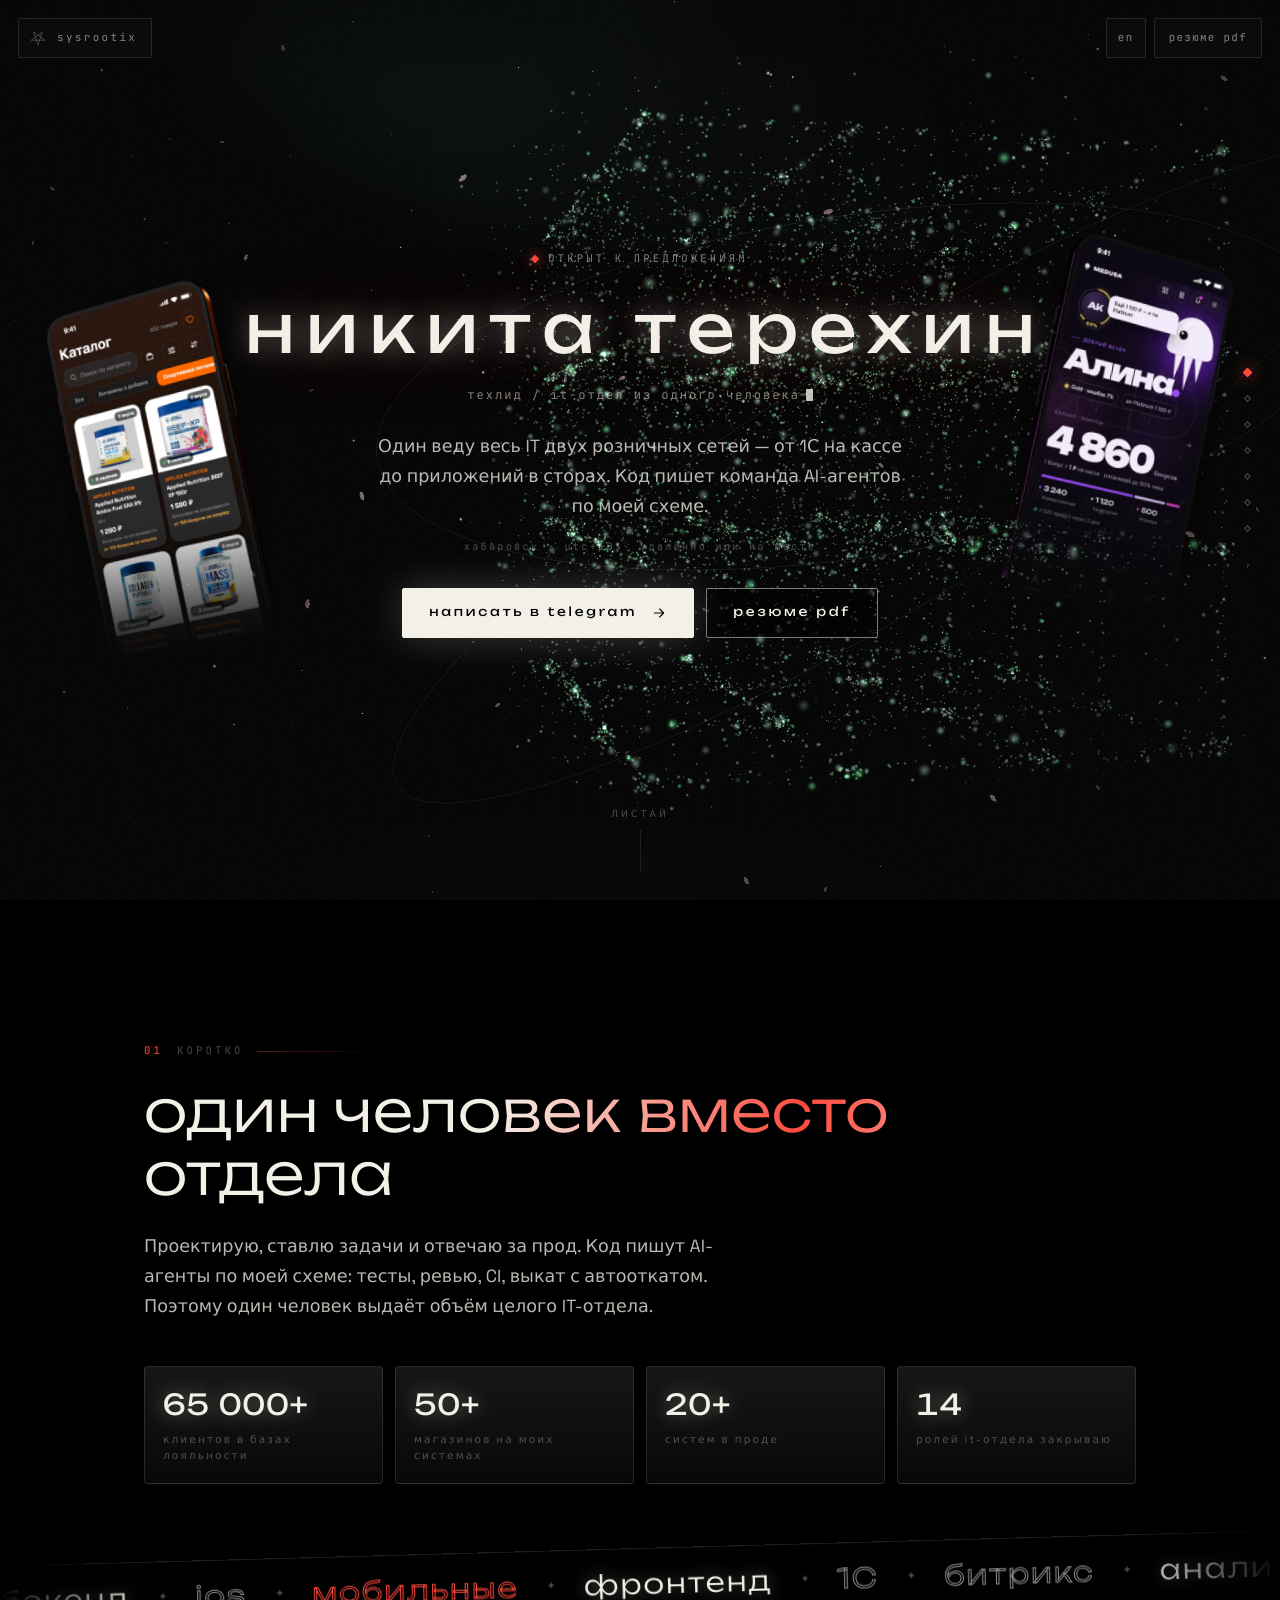
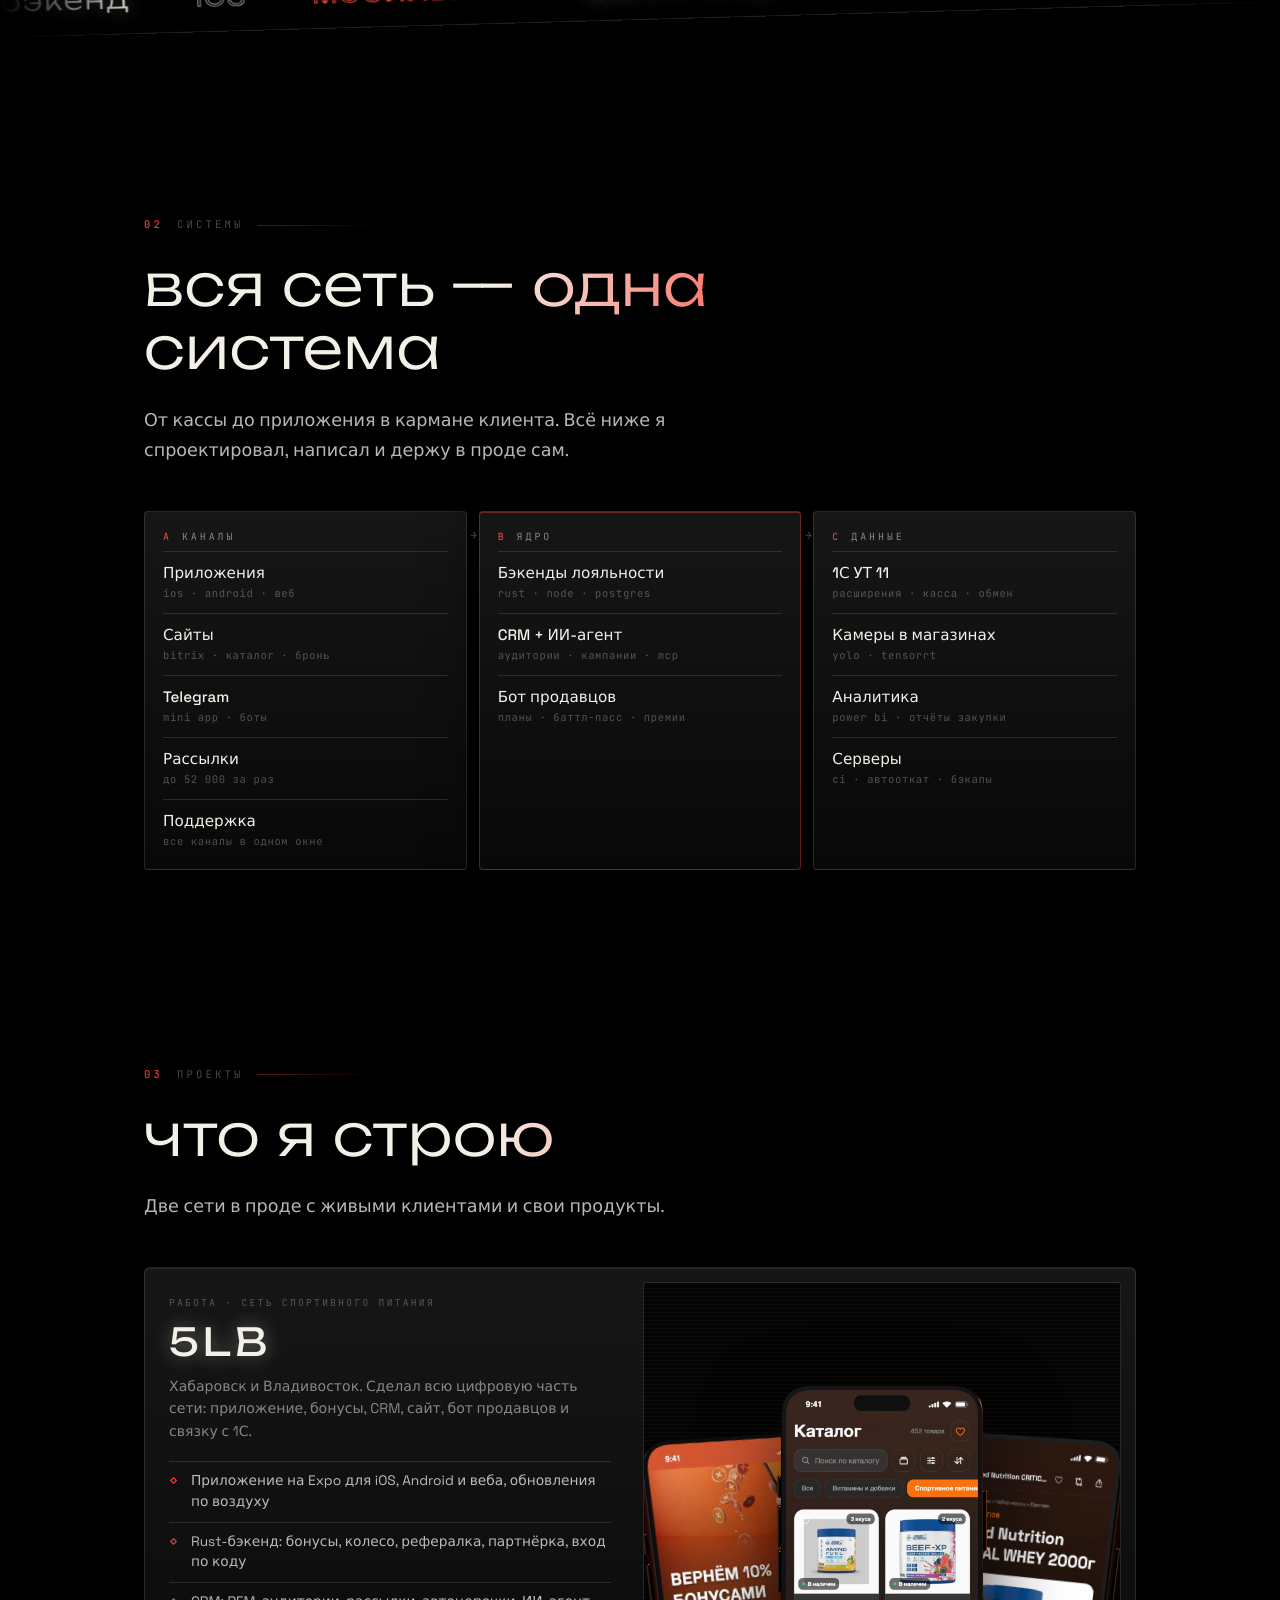
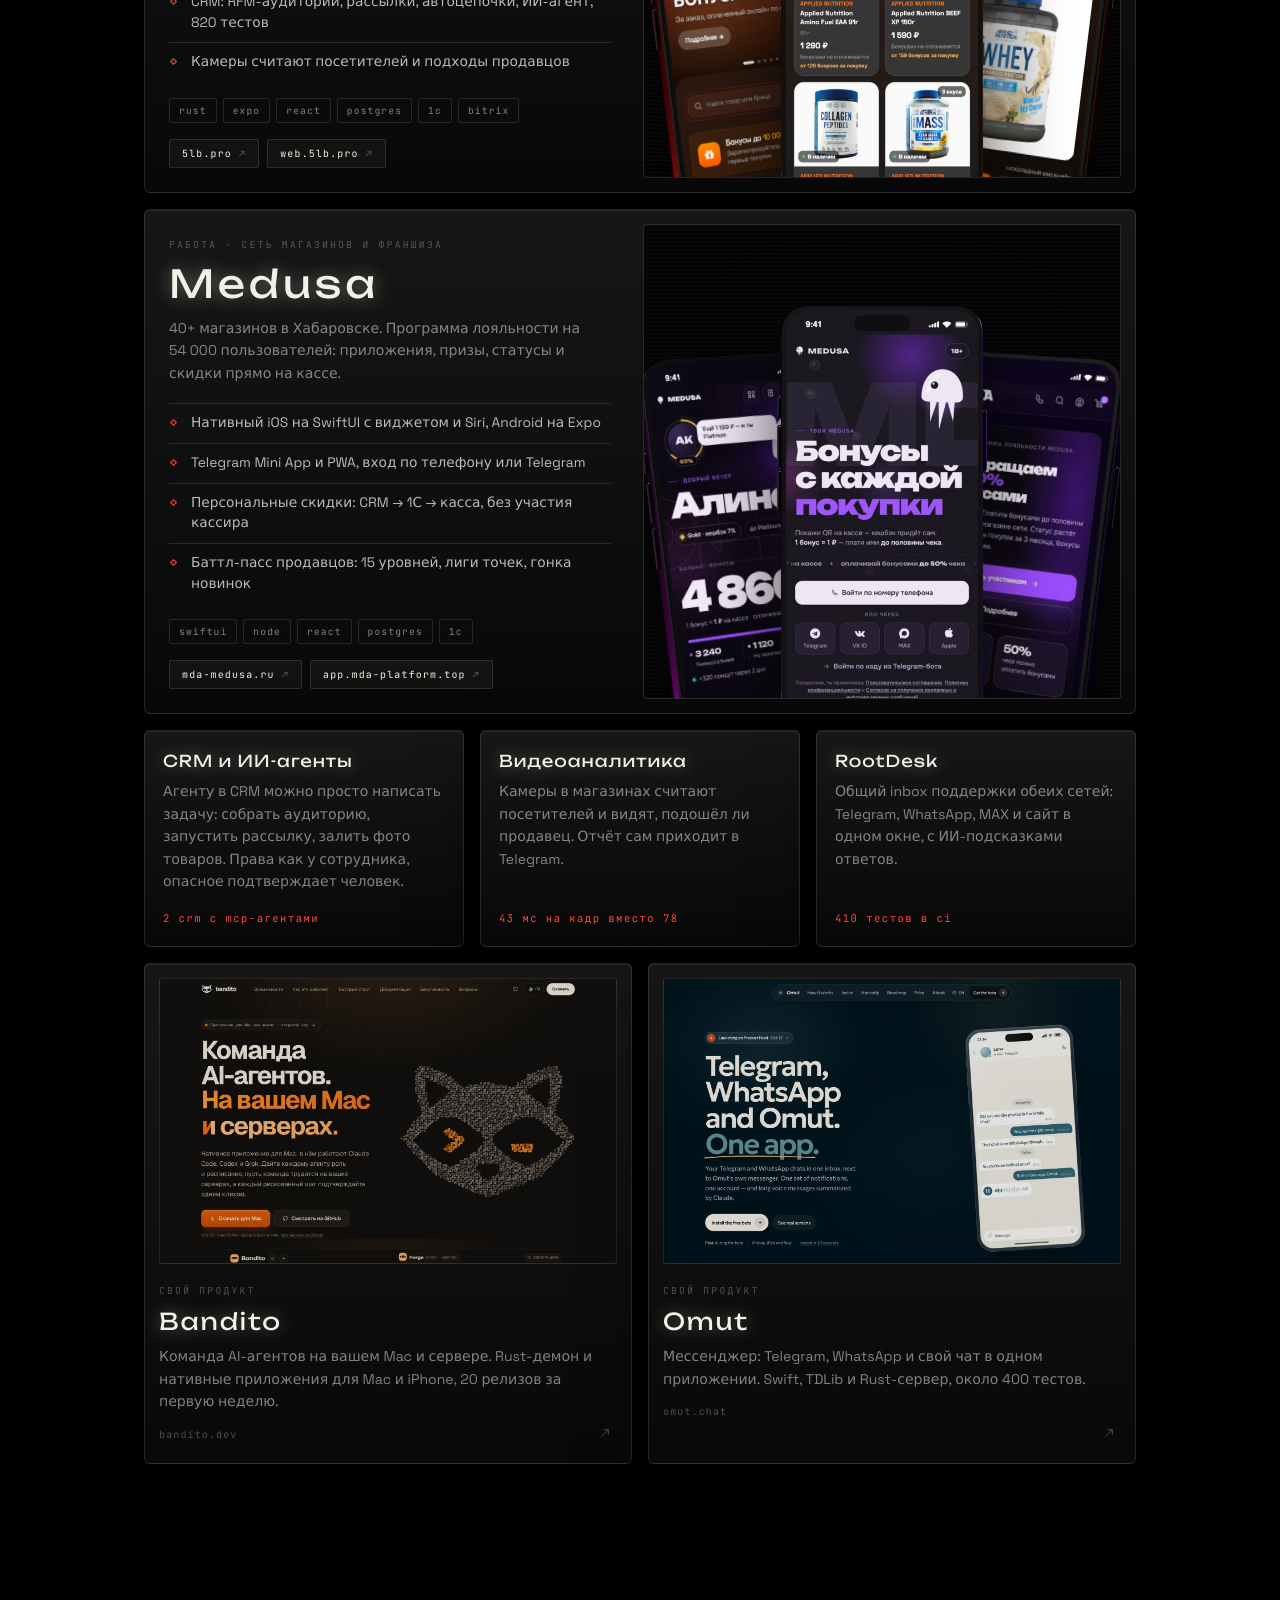
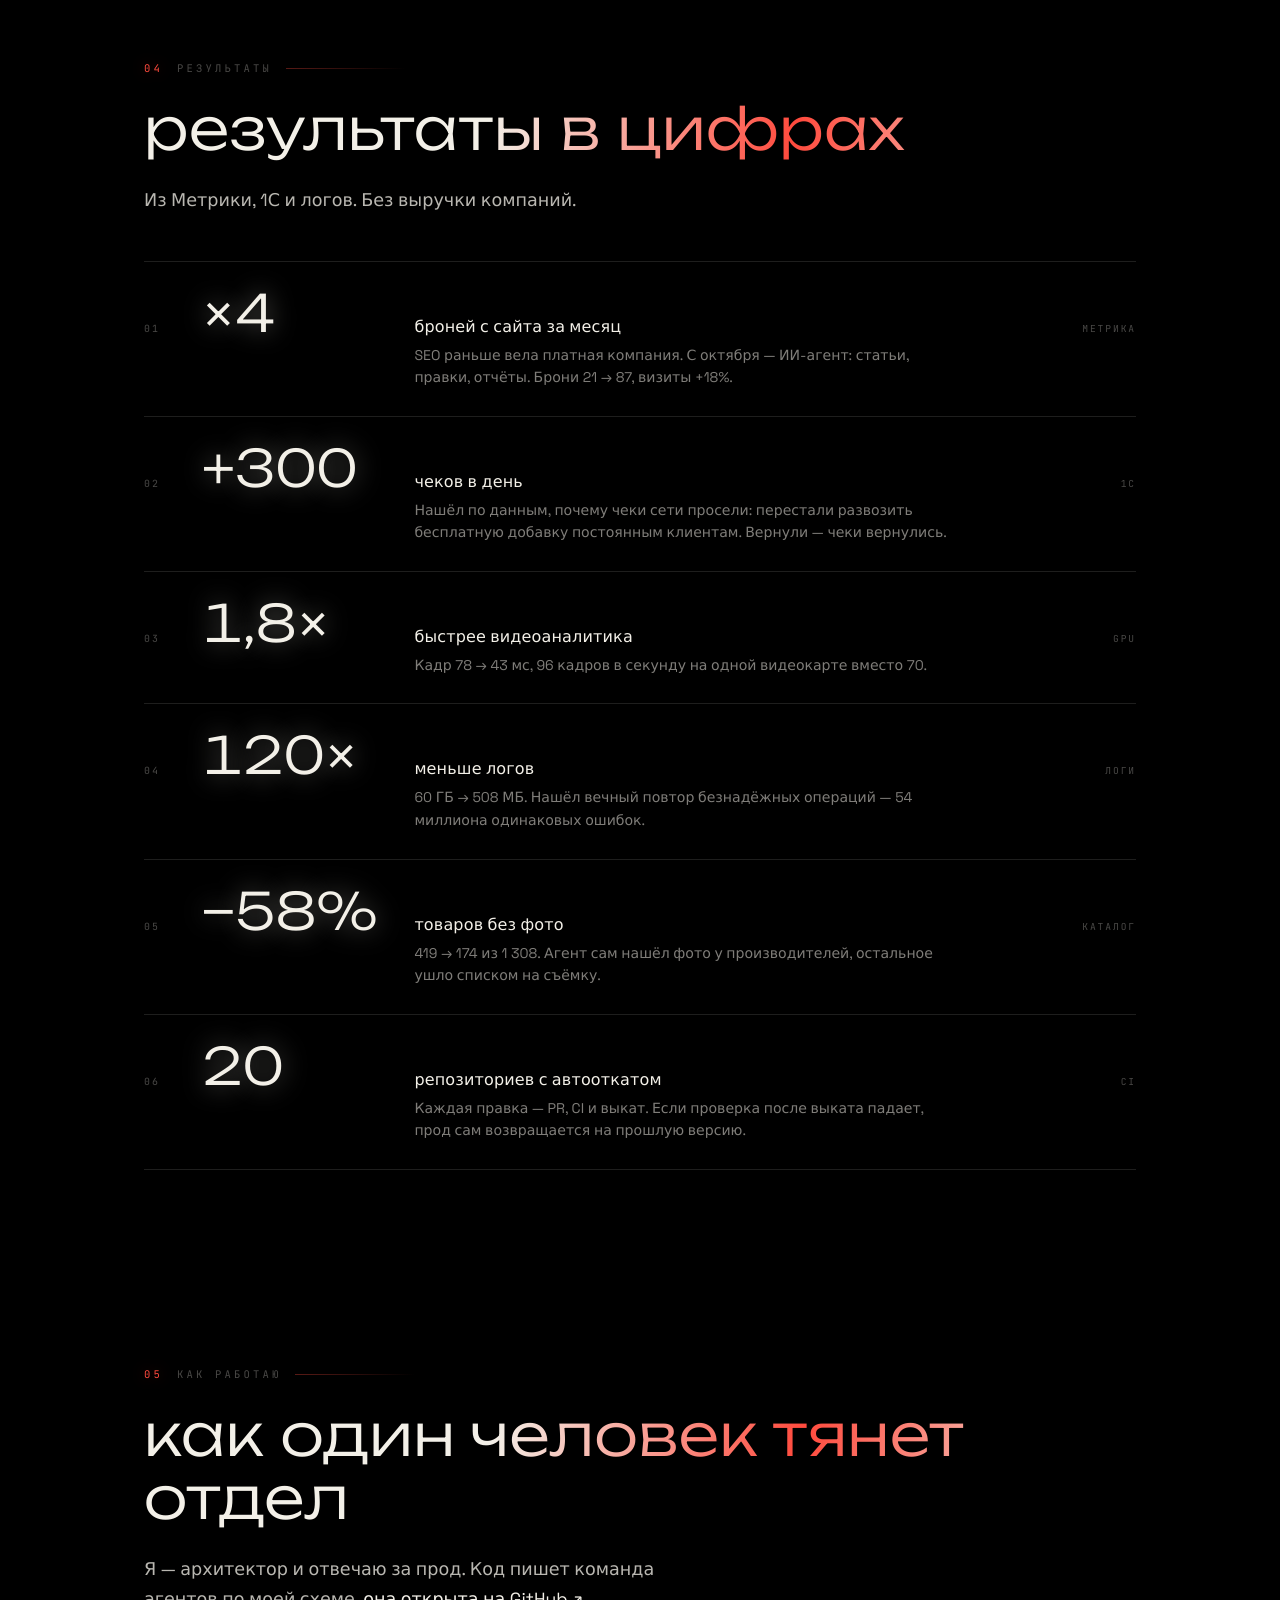
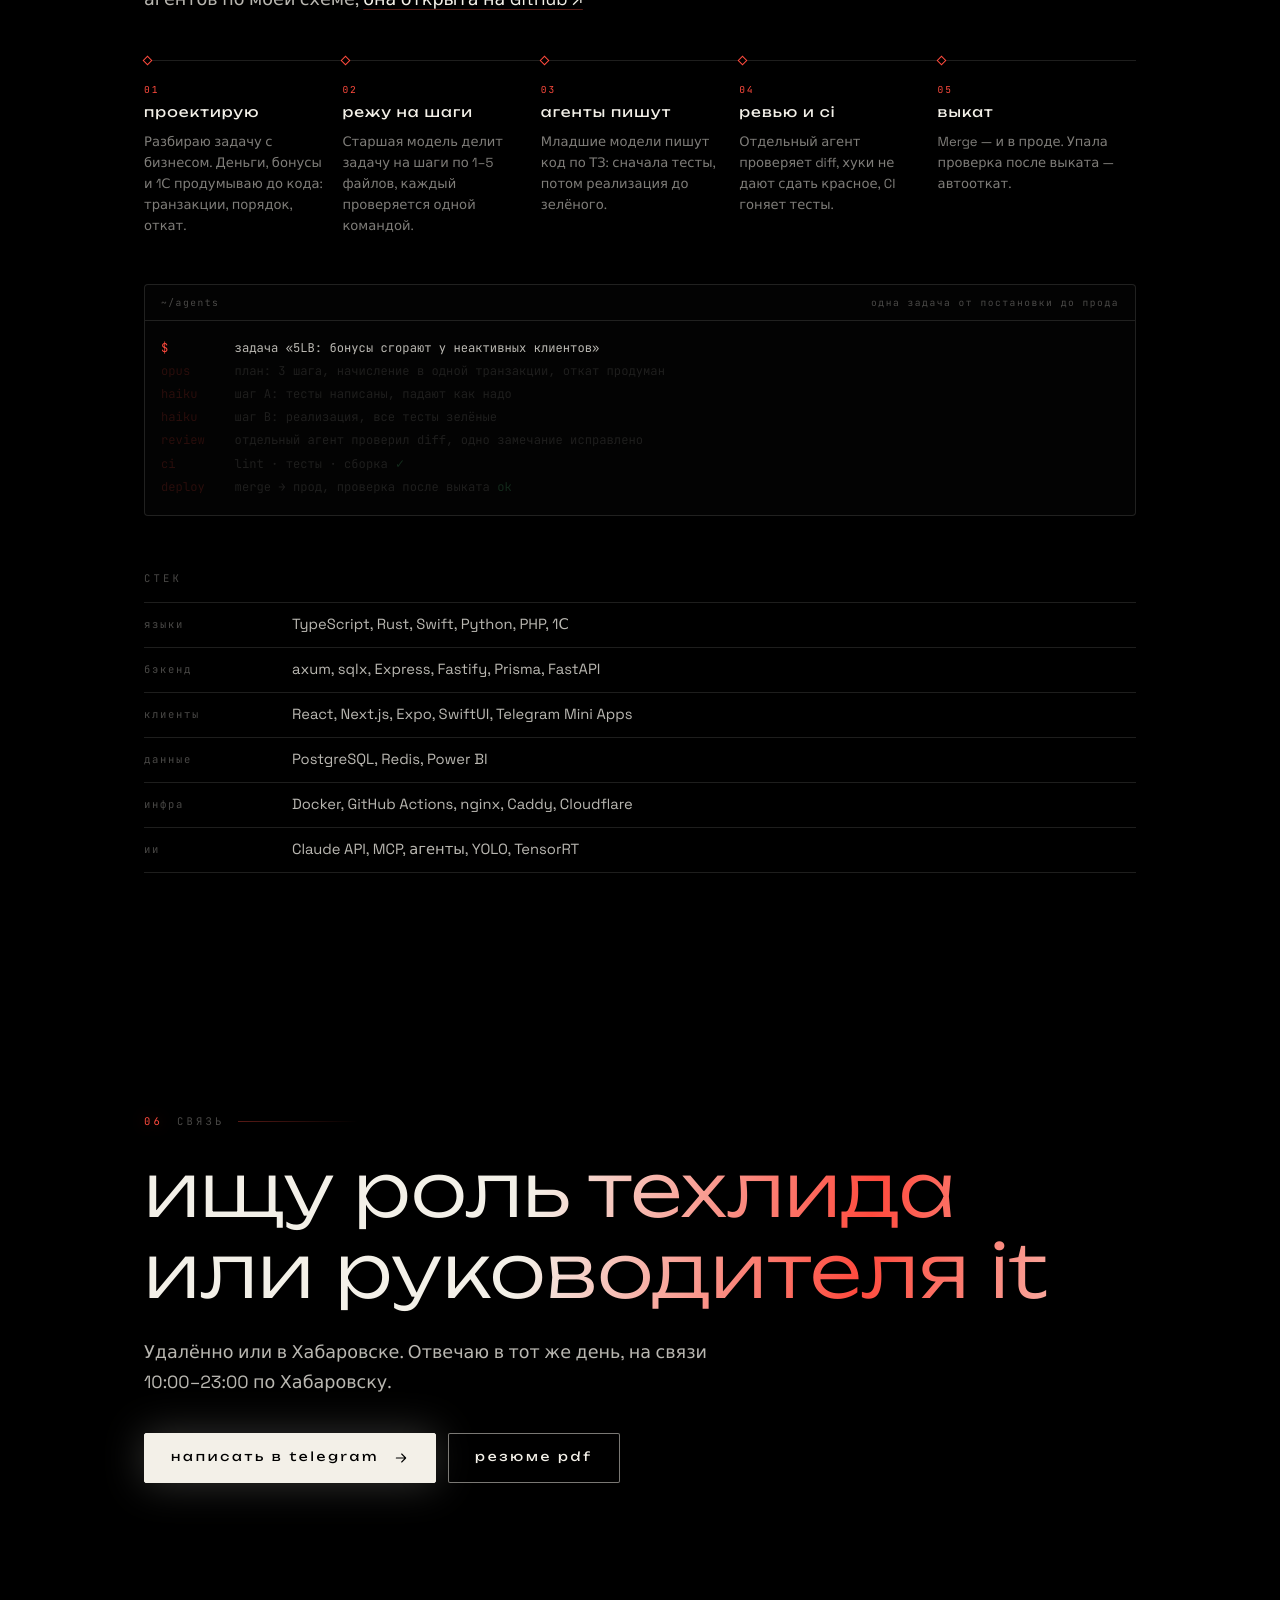
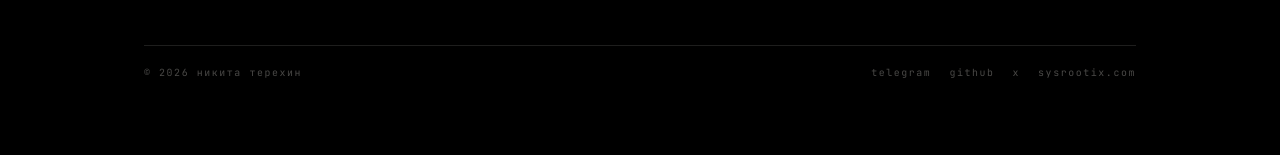
==== commit 097e0279: "portfolio: bring back the 5LB and Medusa phone mockups in the hero Co-Authored-By: Claude Opus 5.5 <" ====
--- a/portfolio/index.html
+++ b/portfolio/index.html
@@ -22,7 +22,7 @@
   <link rel="preconnect" href="https://fonts.gstatic.com" crossorigin>
   <link href="https://fonts.googleapis.com/css2?family=JetBrains+Mono:wght@400;500&family=Space+Grotesk:wght@400;500&family=Unbounded:wght@300;400;500&display=swap" rel="stylesheet">
   <link rel="modulepreload" href="../assets/vendor/three.module.min.js">
-  <link rel="stylesheet" href="p.css?v=6">
+  <link rel="stylesheet" href="p.css?v=7">
   <script>document.documentElement.classList.add("js")</script>
 </head>
 <body>
@@ -48,6 +48,10 @@
       <div class="actions">
         <a class="btn" href="https://t.me/sysrootix" rel="noopener noreferrer" target="_blank"><span>написать в telegram</span><svg viewBox="0 0 24 24" aria-hidden="true"><path d="M5 12h14M13 6l6 6-6 6" fill="none"/></svg></a>
         <a class="btn btn-line" href="resume.pdf" download><span>резюме pdf</span></a>
+      </div>
+      <div class="hero-phones" aria-hidden="true">
+        <img class="ph ph-l" src="img/hero-lb.webp" width="936" height="1800" alt="" fetchpriority="high">
+        <img class="ph ph-r" src="img/hero-mda.webp" width="927" height="1800" alt="" fetchpriority="high">
       </div>
       <a class="cue" href="#about"><span>листай</span><i aria-hidden="true"></i></a>
     </section>
--- a/portfolio/p.css
+++ b/portfolio/p.css
@@ -353,6 +353,35 @@
   height: 40%;
   background: var(--fg);
   animation: drip 2.2s var(--ease) infinite;
+}
+
+/* hero phones: the two apps flank the name on wide screens, sit under the buttons on narrow ones */
+.hero-phones { pointer-events: none; }
+.ph {
+  display: block;
+  height: auto;
+  filter: drop-shadow(0 40px 50px rgba(0, 0, 0, 0.7));
+  -webkit-mask-image: linear-gradient(to bottom, #000 62%, transparent 98%);
+  mask-image: linear-gradient(to bottom, #000 62%, transparent 98%);
+  animation: ph-in 1.4s var(--ease) 0.9s both, ph-float 7s ease-in-out 2.3s infinite;
+}
+.ph-r { animation-delay: 1.1s, 3.4s; }
+@keyframes ph-in { from { opacity: 0; } to { opacity: 1; } }
+@keyframes ph-float { 50% { translate: 0 -14px; } }
+
+@media (min-width: 1181px) {
+  .ph { position: absolute; top: 50%; width: clamp(180px, calc(34vw - 240px), 300px); }
+  .ph-l { left: max(64px, calc(50% - 740px)); transform: translateY(-44%) rotate(-7deg); }
+  .ph-r { right: max(64px, calc(50% - 740px)); transform: translateY(-56%) rotate(7deg); }
+}
+
+@media (max-width: 1180px) {
+  .hero { min-height: 0; padding-bottom: 40px; }
+  .cue { display: none; }
+  .hero-phones { display: flex; justify-content: center; margin-top: 52px; }
+  .ph { width: min(36vw, 230px); }
+  .ph-l { transform: translateX(10%) rotate(-6deg); }
+  .ph-r { transform: translateX(-10%) translateY(8%) rotate(6deg); }
 }
 
 /* ---------- sections ---------- */
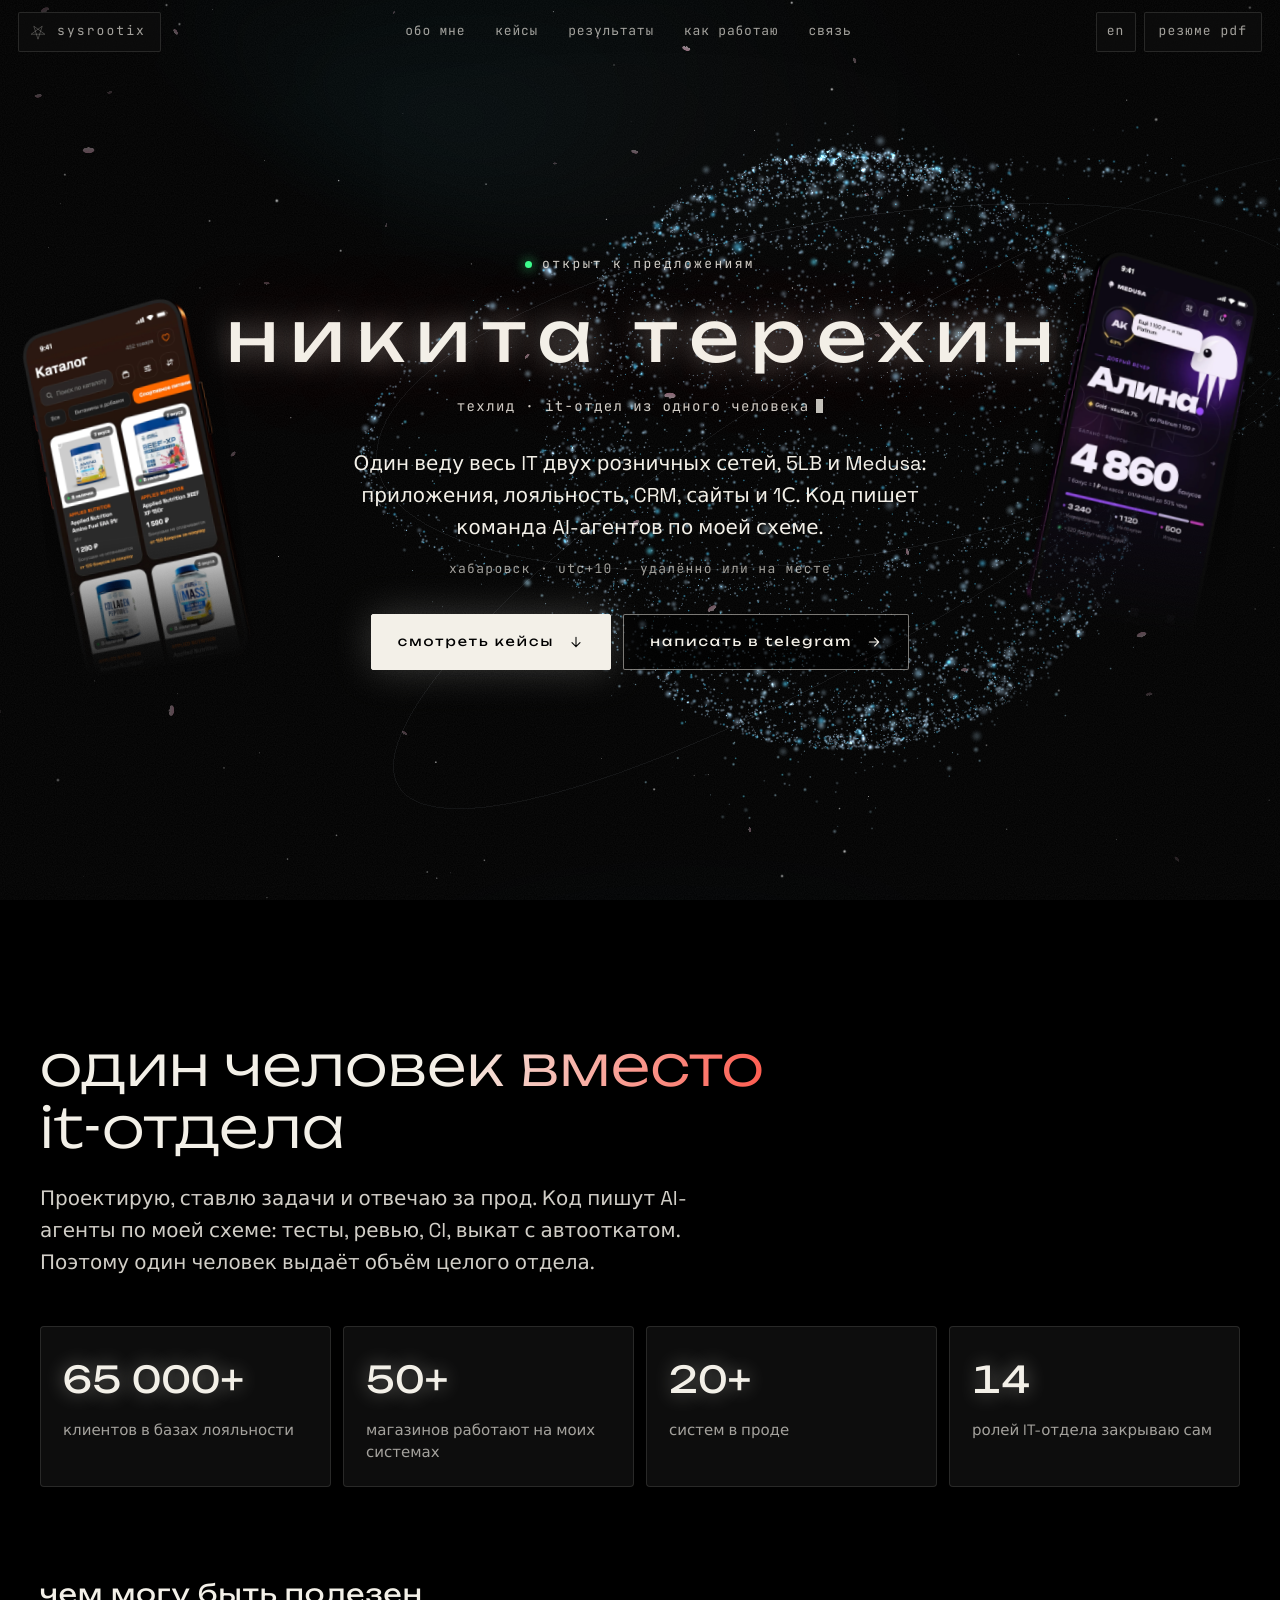
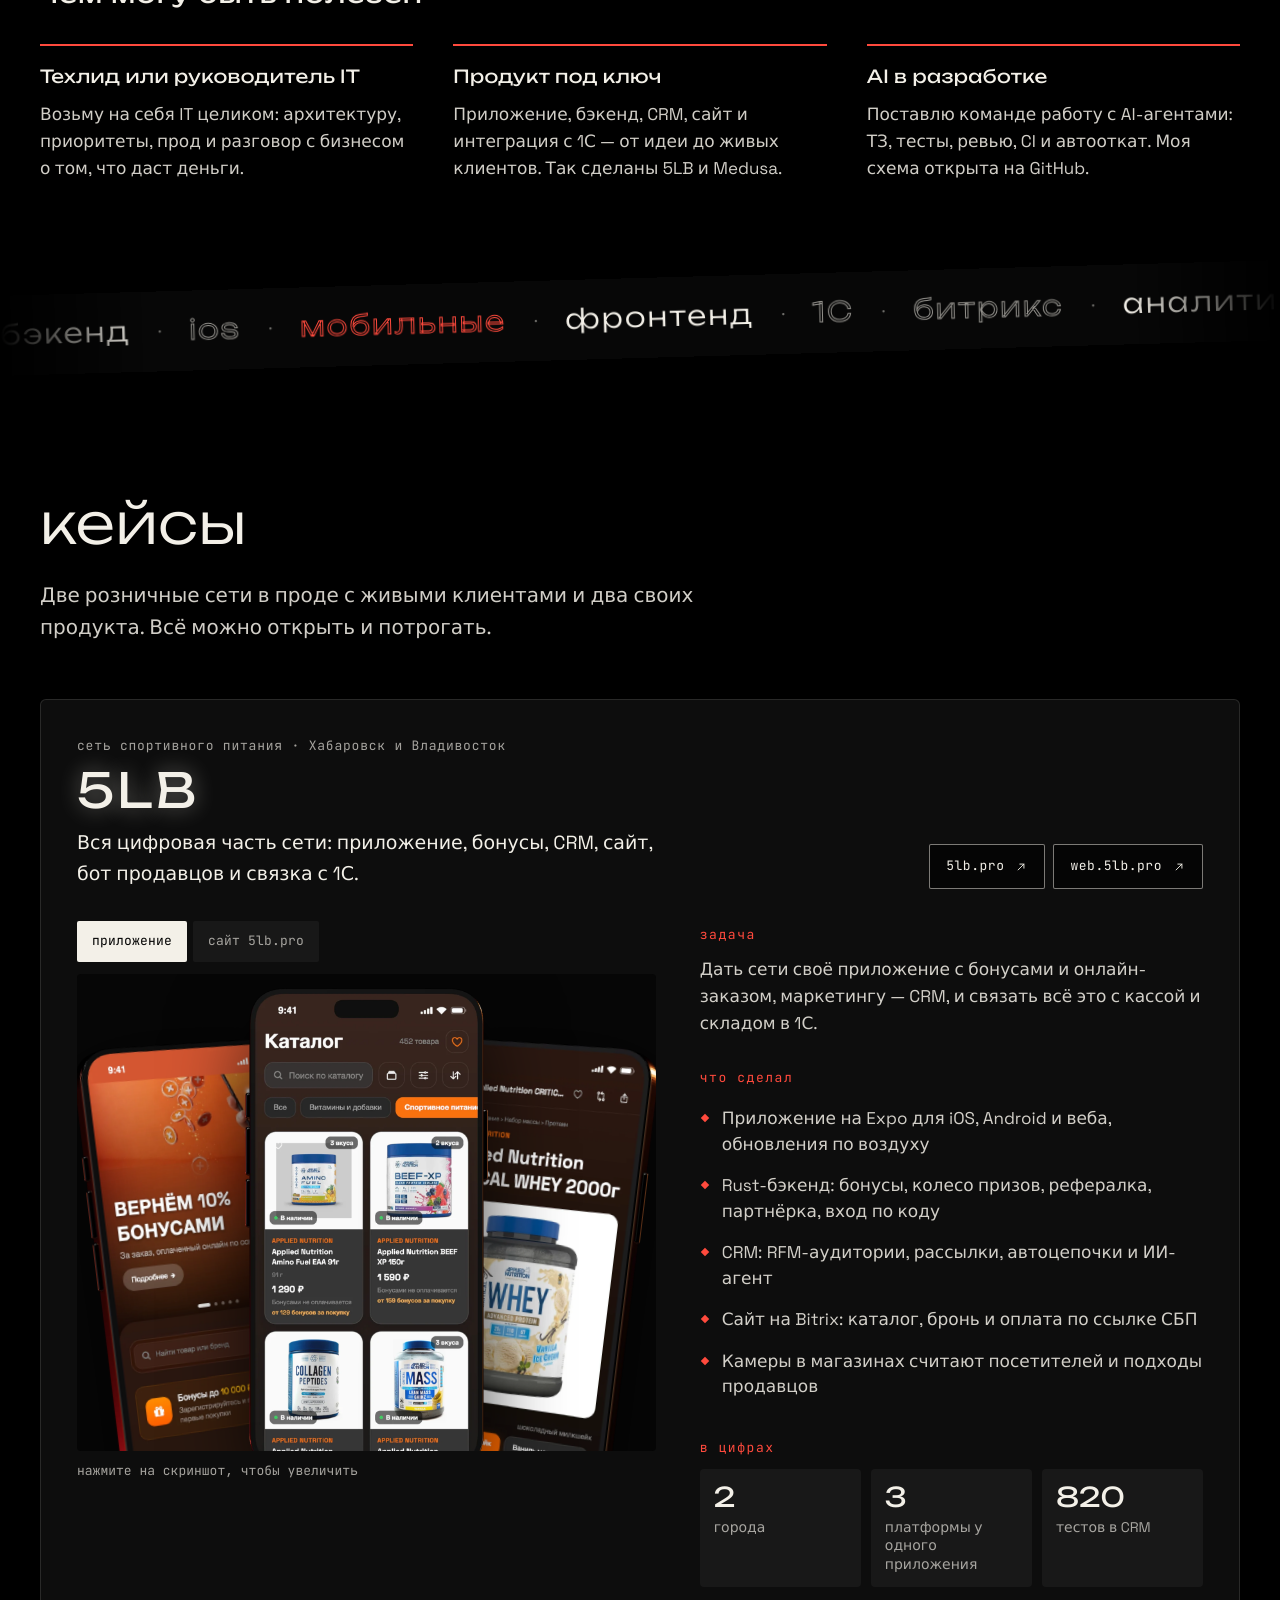
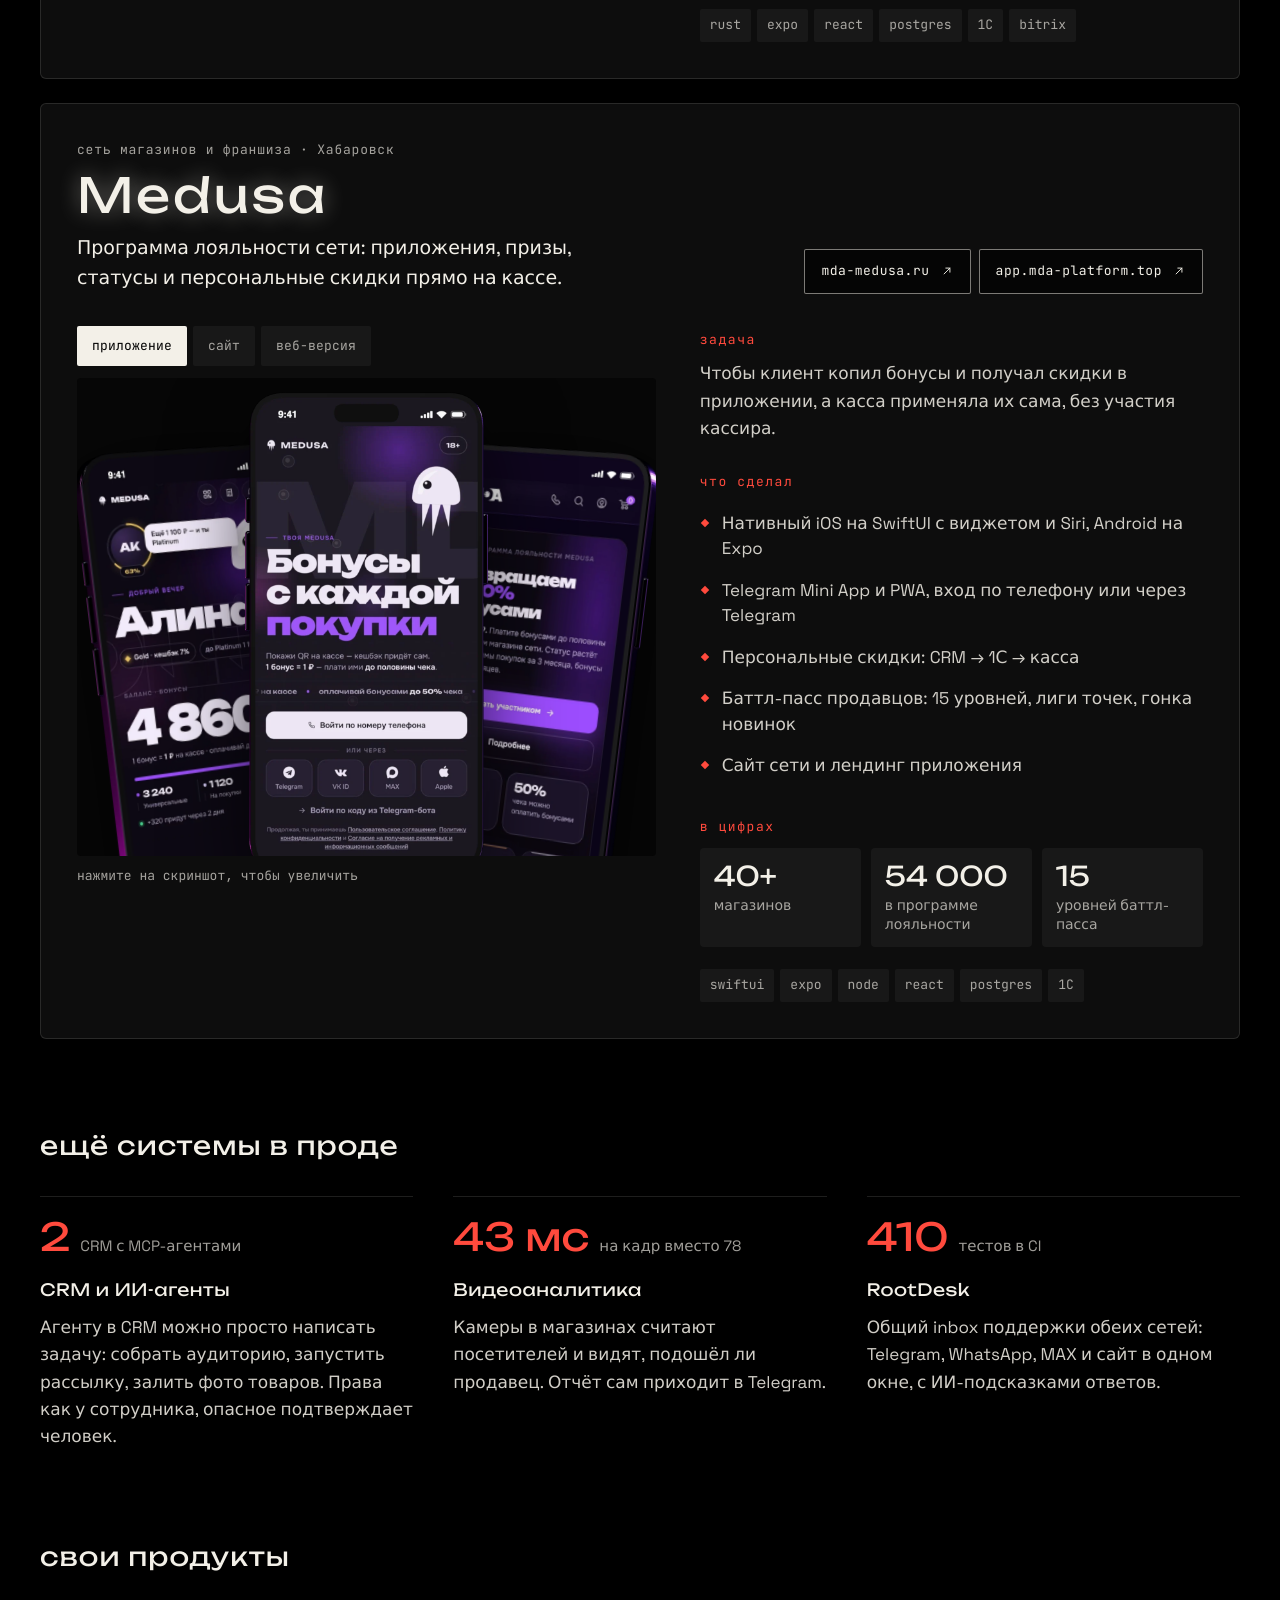
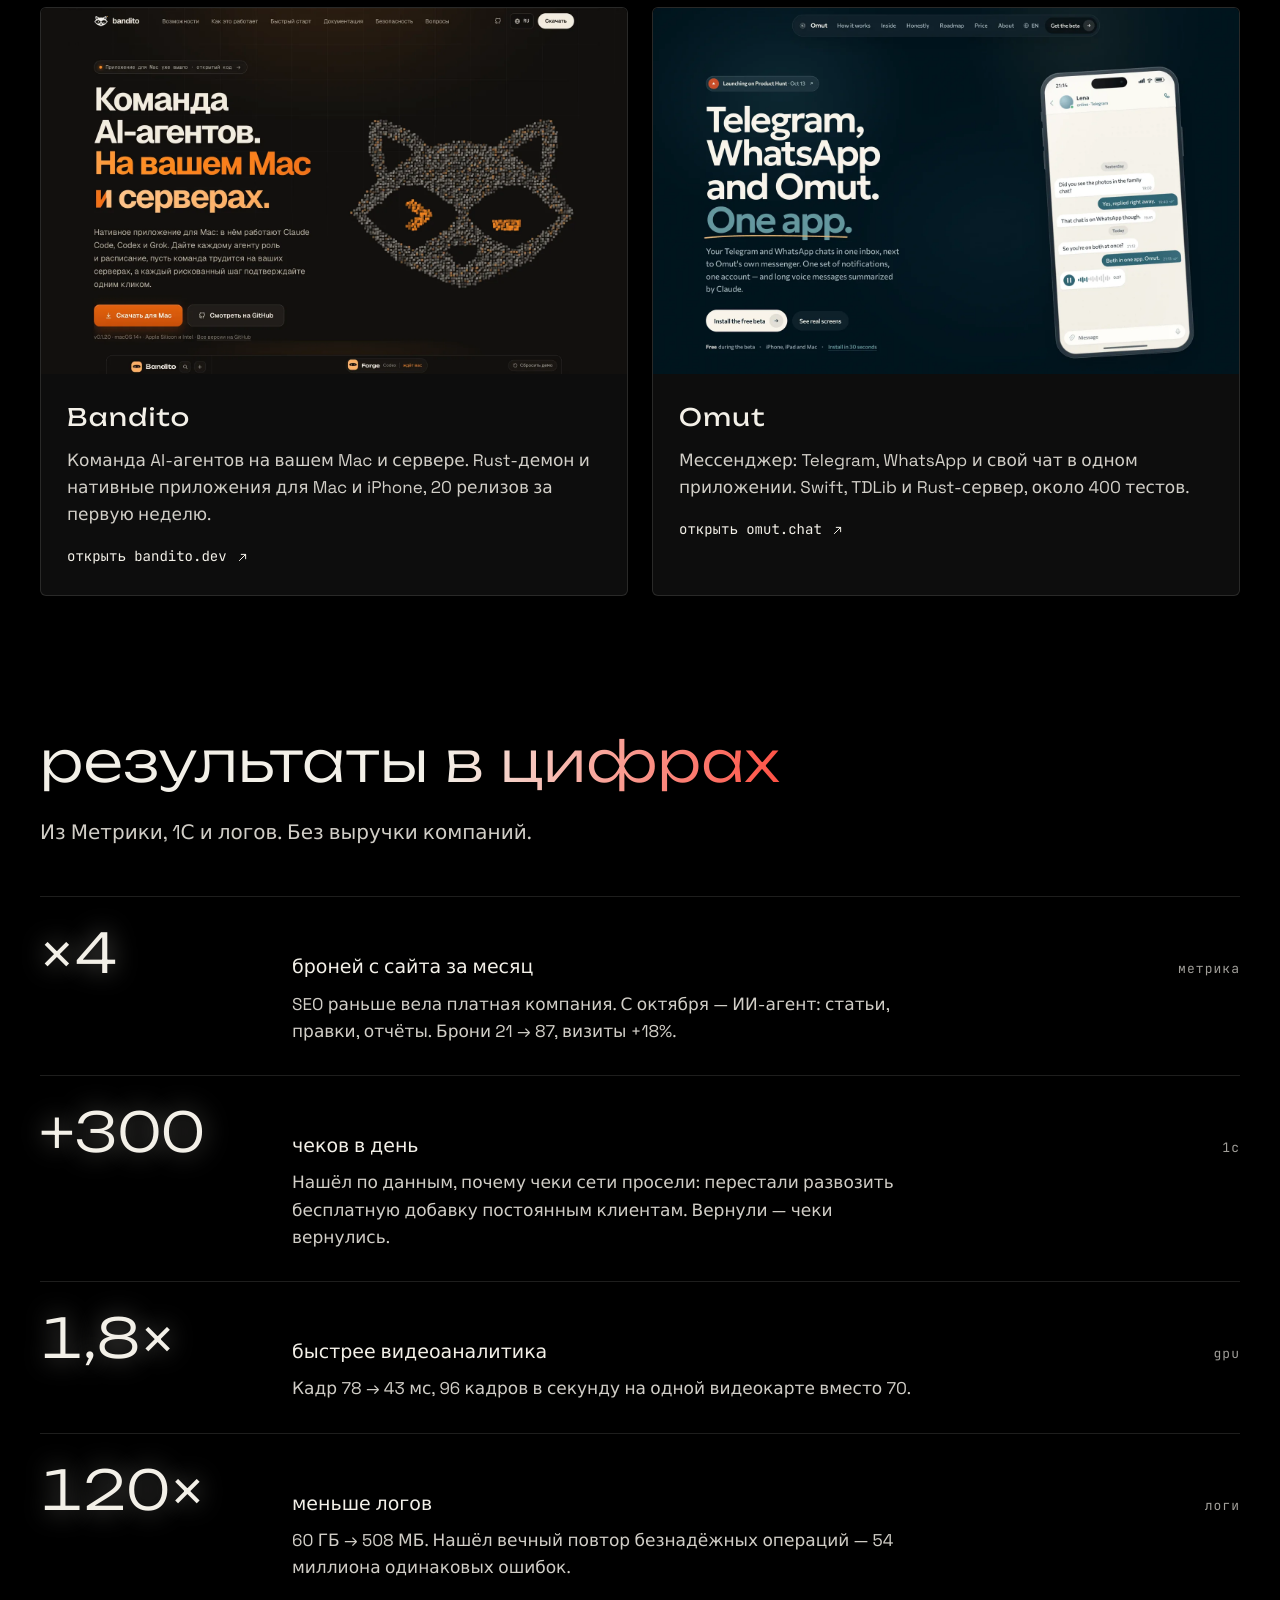
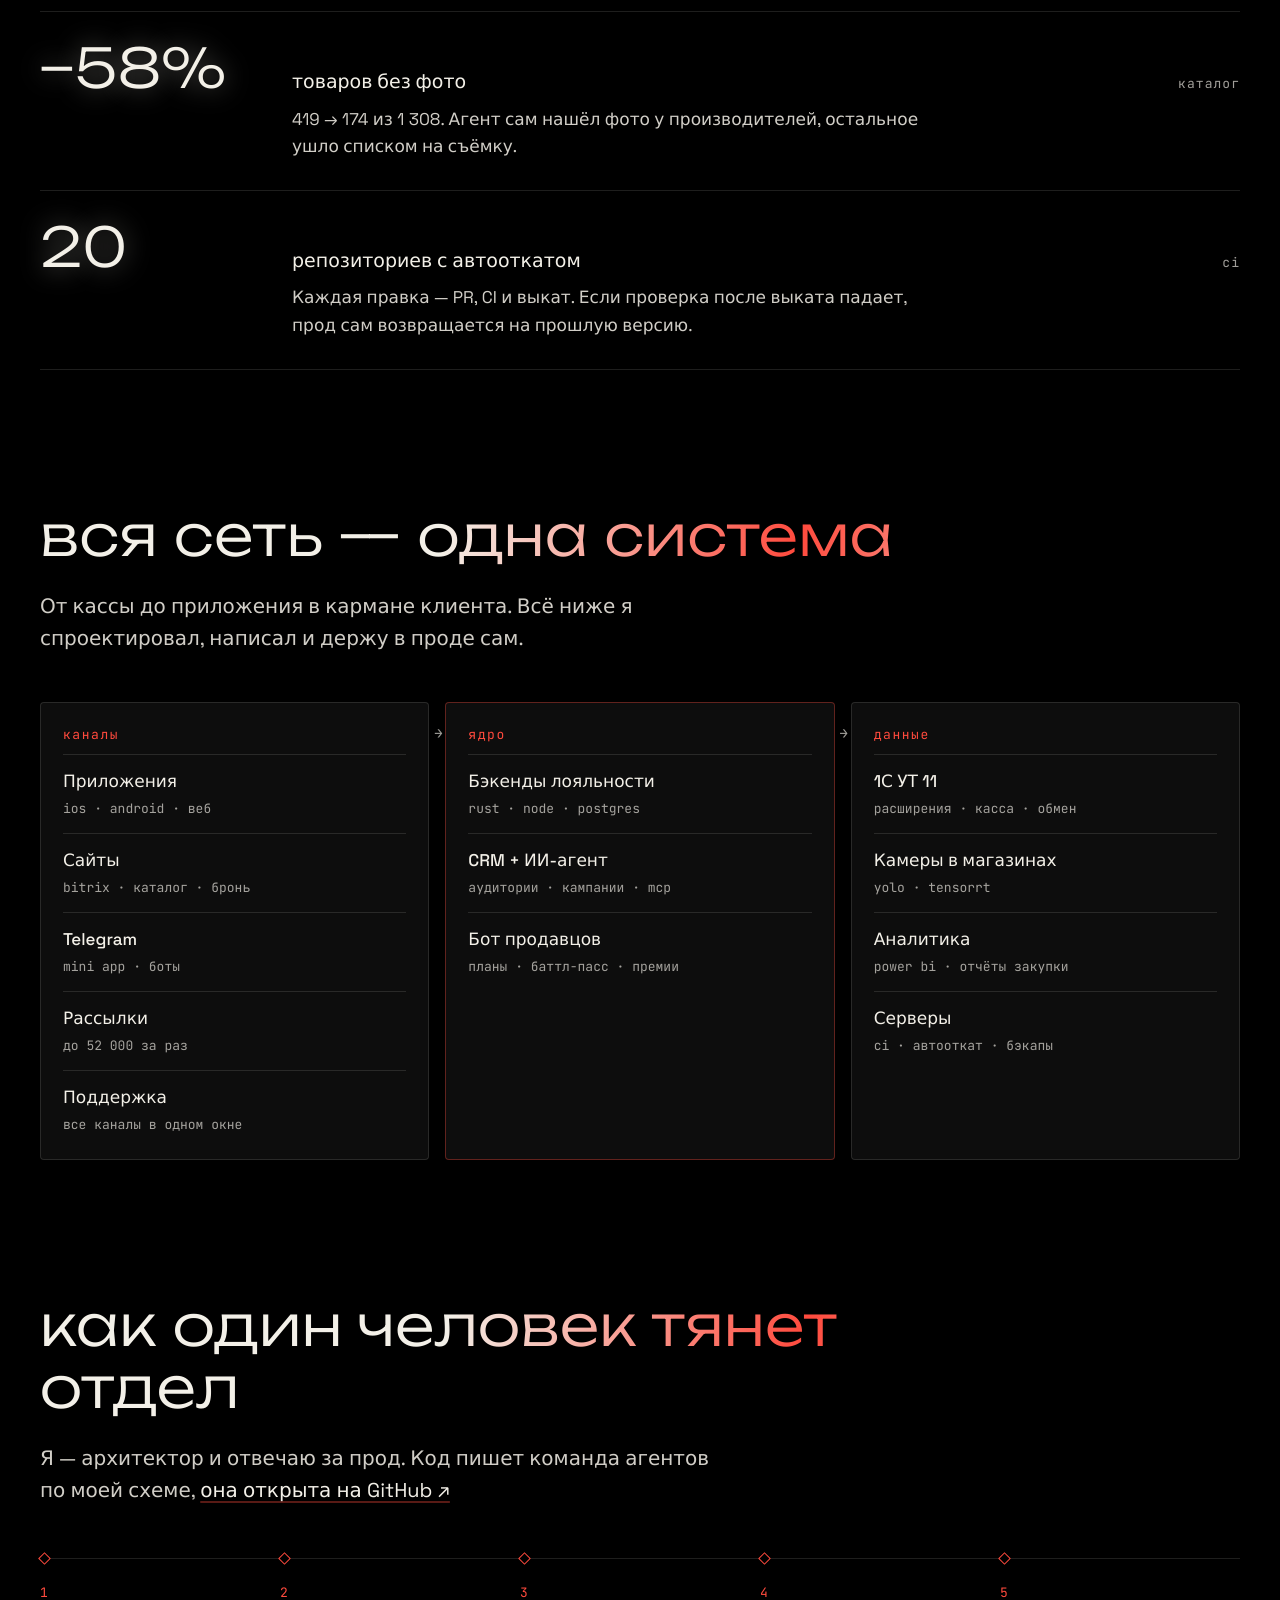
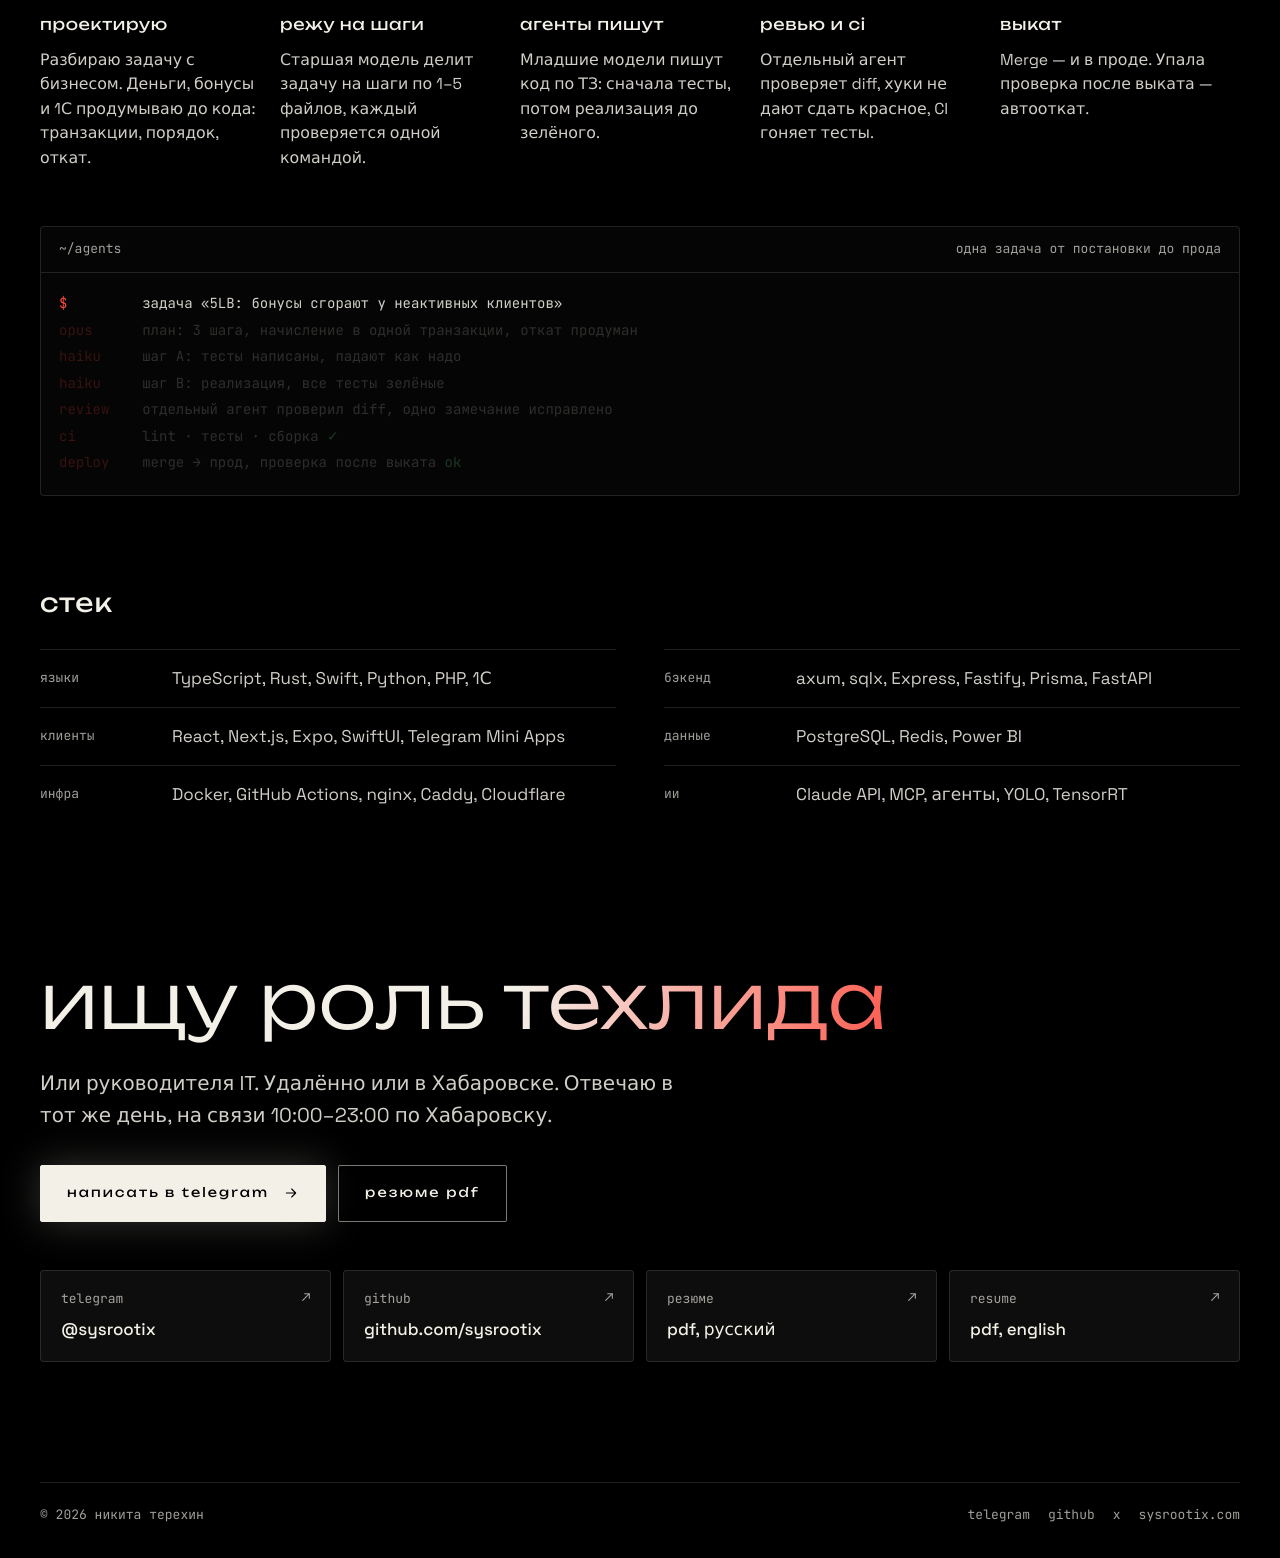
==== commit f5e10bbd: "portfolio v3: readable, navigable case studies - fixed top bar with labelled section links, full-scr" ====
--- a/portfolio/index.html
+++ b/portfolio/index.html
@@ -22,122 +22,159 @@
   <link rel="preconnect" href="https://fonts.gstatic.com" crossorigin>
   <link href="https://fonts.googleapis.com/css2?family=JetBrains+Mono:wght@400;500&family=Space+Grotesk:wght@400;500&family=Unbounded:wght@300;400;500&display=swap" rel="stylesheet">
   <link rel="modulepreload" href="../assets/vendor/three.module.min.js">
-  <link rel="stylesheet" href="p.css?v=7">
+  <link rel="stylesheet" href="p.css?v=8">
   <script>document.documentElement.classList.add("js")</script>
 </head>
 <body>
+  <a class="skip" href="#projects">смотреть кейсы</a>
   <canvas id="scene" aria-hidden="true"></canvas>
   <div class="vignette" aria-hidden="true"></div>
   <div class="grain" aria-hidden="true"></div>
-  <div class="progress" aria-hidden="true"><span></span></div>
-
-  <a class="home" href="../" aria-label="sysrootix.com"><img src="../assets/logo.svg" alt="" width="20" height="20"><span>sysrootix</span></a>
-  <div class="top-right">
-    <a class="chip" href="en/" hreflang="en" lang="en" aria-label="English version">en</a>
-    <a class="chip chip-wide" href="resume.pdf" download>резюме pdf</a>
-  </div>
-  <nav class="dots" aria-label="Разделы"><a href="#top" aria-label="наверх"><span></span></a><a href="#about" aria-label="коротко"><span></span></a><a href="#systems" aria-label="системы"><span></span></a><a href="#projects" aria-label="проекты"><span></span></a><a href="#results" aria-label="результаты"><span></span></a><a href="#process" aria-label="как работаю"><span></span></a><a href="#contact" aria-label="связь"><span></span></a></nav>
+
+  <header class="bar">
+    <a class="home" href="../" aria-label="Главная sysrootix.com"><img src="../assets/logo.svg" alt="" width="20" height="20"><span>sysrootix</span></a>
+    <nav class="nav" id="nav" aria-label="Разделы"><a href="#about">обо мне</a><a href="#projects">кейсы</a><a href="#results">результаты</a><a href="#process">как работаю</a><a href="#contact">связь</a>
+      <span class="nav-extra"><a href="https://t.me/sysrootix" rel="noopener noreferrer" target="_blank">telegram ↗</a><a href="resume.pdf" download>резюме pdf</a></span>
+    </nav>
+    <div class="bar-right">
+      <a class="chip" href="en/" hreflang="en" lang="en" aria-label="English version">en</a>
+      <a class="chip chip-wide chip-pdf" href="resume.pdf" download>резюме pdf</a>
+      <button class="chip chip-wide menu-btn" type="button" aria-controls="nav" aria-expanded="false" data-open="меню" data-close="закрыть">меню</button>
+    </div>
+    <div class="progress" aria-hidden="true"><span></span></div>
+  </header>
 
   <main>
     <section class="hero" id="top" data-shape="0">
       <p class="open"><i></i>открыт к предложениям</p>
       <h1 class="hname" aria-label="Никита Терехин"><b class="w"><span>н</span><span>и</span><span>к</span><span>и</span><span>т</span><span>а</span></b> <b class="w"><span>т</span><span>е</span><span>р</span><span>е</span><span>х</span><span>и</span><span>н</span></b></h1>
-      <p class="role">техлид / it-отдел из одного человека<span class="caret" aria-hidden="true"></span></p>
-      <p class="hero-lead">Один веду весь IT двух розничных сетей — от&nbsp;1С на&nbsp;кассе до&nbsp;приложений в&nbsp;сторах. Код пишет команда AI-агентов по&nbsp;моей схеме.</p>
+      <p class="role">техлид · it-отдел из одного человека<span class="caret" aria-hidden="true"></span></p>
+      <p class="hero-lead">Один веду весь IT двух розничных сетей, 5LB и&nbsp;Medusa: приложения, лояльность, CRM, сайты и&nbsp;1С. Код пишет команда AI-агентов по&nbsp;моей схеме.</p>
       <p class="when">хабаровск · utc+10 · удалённо или на месте</p>
       <div class="actions">
-        <a class="btn" href="https://t.me/sysrootix" rel="noopener noreferrer" target="_blank"><span>написать в telegram</span><svg viewBox="0 0 24 24" aria-hidden="true"><path d="M5 12h14M13 6l6 6-6 6" fill="none"/></svg></a>
-        <a class="btn btn-line" href="resume.pdf" download><span>резюме pdf</span></a>
+        <a class="btn" href="#projects"><span>смотреть кейсы</span><svg viewBox="0 0 24 24" aria-hidden="true"><path d="M12 5v14M6 13l6 6 6-6" fill="none"/></svg></a>
+        <a class="btn btn-line" href="https://t.me/sysrootix" rel="noopener noreferrer" target="_blank"><span>написать в telegram</span><svg viewBox="0 0 24 24" aria-hidden="true"><path d="M5 12h14M13 6l6 6-6 6" fill="none"/></svg></a>
       </div>
       <div class="hero-phones" aria-hidden="true">
         <img class="ph ph-l" src="img/hero-lb.webp" width="936" height="1800" alt="" fetchpriority="high">
         <img class="ph ph-r" src="img/hero-mda.webp" width="927" height="1800" alt="" fetchpriority="high">
       </div>
-      <a class="cue" href="#about"><span>листай</span><i aria-hidden="true"></i></a>
     </section>
 
     <section class="block" id="about" data-shape="1">
-      <p class="kicker"><b>01</b><span>коротко</span></p>
-      <h2 class="title reveal">один человек вместо отдела</h2>
-      <p class="lead reveal">Проектирую, ставлю задачи и отвечаю за прод. Код пишут AI-агенты по моей схеме: тесты, ревью, CI, выкат с автооткатом. Поэтому один человек выдаёт объём целого IT-отдела.</p>
-      <div class="facts"><div class="fact reveal" style="--d:0ms"><b data-count="65000" data-prefix="" data-suffix="+">65 000+</b><span>клиентов в базах лояльности</span></div><div class="fact reveal" style="--d:80ms"><b data-count="50" data-prefix="" data-suffix="+">50+</b><span>магазинов на моих системах</span></div><div class="fact reveal" style="--d:160ms"><b data-count="20" data-prefix="" data-suffix="+">20+</b><span>систем в проде</span></div><div class="fact reveal" style="--d:240ms"><b data-count="14" data-prefix="" data-suffix="">14</b><span>ролей it-отдела закрываю</span></div></div>
-      <div class="marquee" aria-hidden="true"><div class="marquee-track"><span>бэкенд</span><i>✦</i><span>ios</span><i>✦</i><span>мобильные</span><i>✦</i><span>фронтенд</span><i>✦</i><span>1С</span><i>✦</i><span>битрикс</span><i>✦</i><span>аналитика / bi</span><i>✦</i><span>компьютерное зрение</span><i>✦</i><span>ai-инженер</span><i>✦</i><span>devops</span><i>✦</i><span>серверы</span><i>✦</i><span>маркетинг / seo</span><i>✦</i><span>поддержка</span><i>✦</i><span>продукт и дизайн</span><i>✦</i><span>бэкенд</span><i>✦</i><span>ios</span><i>✦</i><span>мобильные</span><i>✦</i><span>фронтенд</span><i>✦</i><span>1С</span><i>✦</i><span>битрикс</span><i>✦</i><span>аналитика / bi</span><i>✦</i><span>компьютерное зрение</span><i>✦</i><span>ai-инженер</span><i>✦</i><span>devops</span><i>✦</i><span>серверы</span><i>✦</i><span>маркетинг / seo</span><i>✦</i><span>поддержка</span><i>✦</i><span>продукт и дизайн</span><i>✦</i></div></div>
-    </section>
-
-    <section class="block" id="systems" data-shape="2">
-      <p class="kicker"><b>02</b><span>системы</span></p>
+      <h2 class="title reveal">один человек вместо <span class="nw">it-отдела</span></h2>
+      <p class="lead reveal">Проектирую, ставлю задачи и отвечаю за прод. Код пишут AI-агенты по моей схеме: тесты, ревью, CI, выкат с автооткатом. Поэтому один человек выдаёт объём целого отдела.</p>
+      <div class="facts"><div class="fact reveal" style="--d:0ms"><b data-count="65000" data-prefix="" data-suffix="+">65 000+</b><span>клиентов в базах лояльности</span></div><div class="fact reveal" style="--d:80ms"><b data-count="50" data-prefix="" data-suffix="+">50+</b><span>магазинов работают на моих системах</span></div><div class="fact reveal" style="--d:160ms"><b data-count="20" data-prefix="" data-suffix="+">20+</b><span>систем в проде</span></div><div class="fact reveal" style="--d:240ms"><b data-count="14" data-prefix="" data-suffix="">14</b><span>ролей IT-отдела закрываю сам</span></div></div>
+      <h3 class="sub reveal">чем могу быть полезен</h3>
+      <ul class="offers"><li class="reveal" style="--d:0ms"><h3>Техлид или руководитель IT</h3><p>Возьму на себя IT целиком: архитектуру, приоритеты, прод и разговор с бизнесом о том, что даст деньги.</p></li><li class="reveal" style="--d:90ms"><h3>Продукт под ключ</h3><p>Приложение, бэкенд, CRM, сайт и интеграция с 1С — от идеи до живых клиентов. Так сделаны 5LB и Medusa.</p></li><li class="reveal" style="--d:180ms"><h3>AI в разработке</h3><p>Поставлю команде работу с AI-агентами: ТЗ, тесты, ревью, CI и автооткат. Моя схема открыта на GitHub.</p></li></ul>
+      <div class="marquee" aria-hidden="true"><div class="marquee-track"><span>бэкенд</span><i>·</i><span>ios</span><i>·</i><span>мобильные</span><i>·</i><span>фронтенд</span><i>·</i><span>1С</span><i>·</i><span>битрикс</span><i>·</i><span>аналитика / bi</span><i>·</i><span>компьютерное зрение</span><i>·</i><span>ai-инженер</span><i>·</i><span>devops</span><i>·</i><span>серверы</span><i>·</i><span>маркетинг / seo</span><i>·</i><span>поддержка</span><i>·</i><span>продукт и дизайн</span><i>·</i><span>бэкенд</span><i>·</i><span>ios</span><i>·</i><span>мобильные</span><i>·</i><span>фронтенд</span><i>·</i><span>1С</span><i>·</i><span>битрикс</span><i>·</i><span>аналитика / bi</span><i>·</i><span>компьютерное зрение</span><i>·</i><span>ai-инженер</span><i>·</i><span>devops</span><i>·</i><span>серверы</span><i>·</i><span>маркетинг / seo</span><i>·</i><span>поддержка</span><i>·</i><span>продукт и дизайн</span><i>·</i></div></div>
+    </section>
+
+    <section class="block" id="projects" data-shape="2">
+      <h2 class="title reveal">кейсы</h2>
+      <p class="lead reveal">Две розничные сети в проде с живыми клиентами и два своих продукта. Всё можно открыть и потрогать.</p>
+      
+      <article class="case reveal" id="case-lb">
+        <header class="case-head">
+          <div>
+            <p class="case-tag">сеть спортивного питания · Хабаровск и Владивосток</p>
+            <h3 class="case-name">5LB</h3>
+            <p class="case-one">Вся цифровая часть сети: приложение, бонусы, CRM, сайт, бот продавцов и связка с 1С.</p>
+          </div>
+          <div class="case-links"><a class="btn btn-sm btn-line" href="https://5lb.pro" rel="noopener noreferrer" target="_blank"><span>5lb.pro</span><svg class="go" viewBox="0 0 24 24" aria-hidden="true"><path d="M7 17 17 7M10 7h7v7" fill="none"/></svg></a><a class="btn btn-sm btn-line" href="https://web.5lb.pro" rel="noopener noreferrer" target="_blank"><span>web.5lb.pro</span><svg class="go" viewBox="0 0 24 24" aria-hidden="true"><path d="M7 17 17 7M10 7h7v7" fill="none"/></svg></a></div>
+        </header>
+        <div class="case-grid">
+          <div class="viewer" data-viewer>
+            <div class="vtabs" role="tablist" aria-label="Скриншоты"><button type="button" role="tab" id="lb-t0" aria-controls="lb-s0" aria-selected="true">приложение</button><button type="button" role="tab" id="lb-t1" aria-controls="lb-s1" aria-selected="false" tabindex="-1">сайт 5lb.pro</button></div>
+            <div class="vstage"><div class="slide slide-app on" role="tabpanel" id="lb-s0" aria-labelledby="lb-t0"><button type="button" class="zoom ph-1" data-zoom="img/p-lb-1.webp" aria-label="увеличить: Приложение 5LB: главная с акциями и бонусами"><img src="img/p-lb-1.webp" width="680" height="1500" loading="lazy" alt="Приложение 5LB: главная с акциями и бонусами"></button><button type="button" class="zoom ph-2" data-zoom="img/p-lb-2.webp" aria-label="увеличить: Приложение 5LB: каталог спортивного питания с бонусами"><img src="img/p-lb-2.webp" width="755" height="1500" loading="lazy" alt="Приложение 5LB: каталог спортивного питания с бонусами"></button><button type="button" class="zoom ph-3" data-zoom="img/p-lb-3.webp" aria-label="увеличить: Приложение 5LB: карточка товара с выбором вкуса"><img src="img/p-lb-3.webp" width="680" height="1500" loading="lazy" alt="Приложение 5LB: карточка товара с выбором вкуса"></button></div><div class="slide slide-site" role="tabpanel" id="lb-s1" aria-labelledby="lb-t1">
+              <div class="browser"><div class="browser-bar"><i></i><i></i><i></i><span>5lb.pro</span></div>
+              <button type="button" class="zoom" data-zoom="img/site-lb.webp" aria-label="увеличить: Сайт 5lb.pro: главная с каталогом"><img src="img/site-lb.webp" width="1440" height="900" loading="lazy" alt="Сайт 5lb.pro: главная с каталогом"></button></div>
+            </div></div>
+            <p class="vhint">нажмите на скриншот, чтобы увеличить</p>
+          </div>
+          <div class="case-text">
+            <p class="label">задача</p>
+            <p class="case-task">Дать сети своё приложение с бонусами и онлайн-заказом, маркетингу — CRM, и связать всё это с кассой и складом в 1С.</p>
+            <p class="label">что сделал</p>
+            <ul class="list"><li>Приложение на Expo для iOS, Android и веба, обновления по воздуху</li><li>Rust-бэкенд: бонусы, колесо призов, рефералка, партнёрка, вход по коду</li><li>CRM: RFM-аудитории, рассылки, автоцепочки и ИИ-агент</li><li>Сайт на Bitrix: каталог, бронь и оплата по ссылке СБП</li><li>Камеры в магазинах считают посетителей и подходы продавцов</li></ul>
+            <p class="label">в цифрах</p>
+            <div class="nums"><div><b>2</b><span>города</span></div><div><b>3</b><span>платформы у одного приложения</span></div><div><b>820</b><span>тестов в CRM</span></div></div>
+            <p class="chips"><i>rust</i><i>expo</i><i>react</i><i>postgres</i><i>1С</i><i>bitrix</i></p>
+          </div>
+        </div>
+      </article>
+      
+      <article class="case reveal" id="case-mda">
+        <header class="case-head">
+          <div>
+            <p class="case-tag">сеть магазинов и франшиза · Хабаровск</p>
+            <h3 class="case-name">Medusa</h3>
+            <p class="case-one">Программа лояльности сети: приложения, призы, статусы и персональные скидки прямо на кассе.</p>
+          </div>
+          <div class="case-links"><a class="btn btn-sm btn-line" href="https://mda-medusa.ru" rel="noopener noreferrer" target="_blank"><span>mda-medusa.ru</span><svg class="go" viewBox="0 0 24 24" aria-hidden="true"><path d="M7 17 17 7M10 7h7v7" fill="none"/></svg></a><a class="btn btn-sm btn-line" href="https://app.mda-platform.top" rel="noopener noreferrer" target="_blank"><span>app.mda-platform.top</span><svg class="go" viewBox="0 0 24 24" aria-hidden="true"><path d="M7 17 17 7M10 7h7v7" fill="none"/></svg></a></div>
+        </header>
+        <div class="case-grid">
+          <div class="viewer" data-viewer>
+            <div class="vtabs" role="tablist" aria-label="Скриншоты"><button type="button" role="tab" id="mda-t0" aria-controls="mda-s0" aria-selected="true">приложение</button><button type="button" role="tab" id="mda-t1" aria-controls="mda-s1" aria-selected="false" tabindex="-1">сайт</button><button type="button" role="tab" id="mda-t2" aria-controls="mda-s2" aria-selected="false" tabindex="-1">веб-версия</button></div>
+            <div class="vstage"><div class="slide slide-app on" role="tabpanel" id="mda-s0" aria-labelledby="mda-t0"><button type="button" class="zoom ph-1" data-zoom="img/p-mda-1.webp" aria-label="увеличить: Приложение Medusa: профиль со статусом и балансом бонусов"><img src="img/p-mda-1.webp" width="680" height="1500" loading="lazy" alt="Приложение Medusa: профиль со статусом и балансом бонусов"></button><button type="button" class="zoom ph-2" data-zoom="img/p-mda-2.webp" aria-label="увеличить: Приложение Medusa: вход по телефону, Telegram, VK ID или Apple"><img src="img/p-mda-2.webp" width="755" height="1500" loading="lazy" alt="Приложение Medusa: вход по телефону, Telegram, VK ID или Apple"></button><button type="button" class="zoom ph-3" data-zoom="img/p-mda-3.webp" aria-label="увеличить: Программа лояльности Medusa: возвращаем до 10% бонусами"><img src="img/p-mda-3.webp" width="680" height="1500" loading="lazy" alt="Программа лояльности Medusa: возвращаем до 10% бонусами"></button></div><div class="slide slide-site" role="tabpanel" id="mda-s1" aria-labelledby="mda-t1">
+              <div class="browser"><div class="browser-bar"><i></i><i></i><i></i><span>mda-medusa.ru</span></div>
+              <button type="button" class="zoom" data-zoom="img/site-mda.webp" aria-label="увеличить: Сайт mda-medusa.ru: главная"><img src="img/site-mda.webp" width="1440" height="900" loading="lazy" alt="Сайт mda-medusa.ru: главная"></button></div>
+            </div><div class="slide slide-site" role="tabpanel" id="mda-s2" aria-labelledby="mda-t2">
+              <div class="browser"><div class="browser-bar"><i></i><i></i><i></i><span>app.mda-platform.top</span></div>
+              <button type="button" class="zoom" data-zoom="img/web-mda.webp" aria-label="увеличить: Лендинг приложения app.mda-platform.top"><img src="img/web-mda.webp" width="1440" height="900" loading="lazy" alt="Лендинг приложения app.mda-platform.top"></button></div>
+            </div></div>
+            <p class="vhint">нажмите на скриншот, чтобы увеличить</p>
+          </div>
+          <div class="case-text">
+            <p class="label">задача</p>
+            <p class="case-task">Чтобы клиент копил бонусы и получал скидки в приложении, а касса применяла их сама, без участия кассира.</p>
+            <p class="label">что сделал</p>
+            <ul class="list"><li>Нативный iOS на SwiftUI с виджетом и Siri, Android на Expo</li><li>Telegram Mini App и PWA, вход по телефону или через Telegram</li><li>Персональные скидки: CRM → 1С → касса</li><li>Баттл-пасс продавцов: 15 уровней, лиги точек, гонка новинок</li><li>Сайт сети и лендинг приложения</li></ul>
+            <p class="label">в цифрах</p>
+            <div class="nums"><div><b>40+</b><span>магазинов</span></div><div><b>54 000</b><span>в программе лояльности</span></div><div><b>15</b><span>уровней баттл-пасса</span></div></div>
+            <p class="chips"><i>swiftui</i><i>expo</i><i>node</i><i>react</i><i>postgres</i><i>1С</i></p>
+          </div>
+        </div>
+      </article>
+      <h3 class="sub reveal">ещё системы в проде</h3>
+      <ul class="more"><li class="reveal" style="--d:0ms"><p class="more-fig"><b>2</b><span>CRM с MCP-агентами</span></p><h4>CRM и ИИ-агенты</h4><p>Агенту в CRM можно просто написать задачу: собрать аудиторию, запустить рассылку, залить фото товаров. Права как у сотрудника, опасное подтверждает человек.</p></li><li class="reveal" style="--d:80ms"><p class="more-fig"><b>43 мс</b><span>на кадр вместо 78</span></p><h4>Видеоаналитика</h4><p>Камеры в магазинах считают посетителей и видят, подошёл ли продавец. Отчёт сам приходит в Telegram.</p></li><li class="reveal" style="--d:160ms"><p class="more-fig"><b>410</b><span>тестов в CI</span></p><h4>RootDesk</h4><p>Общий inbox поддержки обеих сетей: Telegram, WhatsApp, MAX и сайт в одном окне, с ИИ-подсказками ответов.</p></li></ul>
+      <h3 class="sub reveal">свои продукты</h3>
+      <div class="owns">
+        <a class="own reveal" style="--d:0ms" href="https://bandito.dev" rel="noopener noreferrer" target="_blank">
+          <span class="own-shot"><img src="img/bandito.webp" width="1600" height="1000" loading="lazy" alt="Лендинг Bandito"></span>
+          <span class="own-body">
+            <span class="own-name">Bandito</span>
+            <span class="own-text">Команда AI-агентов на вашем Mac и сервере. Rust-демон и нативные приложения для Mac и iPhone, 20 релизов за первую неделю.</span>
+            <span class="own-go">открыть bandito.dev<svg class="go" viewBox="0 0 24 24" aria-hidden="true"><path d="M7 17 17 7M10 7h7v7" fill="none"/></svg></span>
+          </span>
+        </a>
+        <a class="own reveal" style="--d:80ms" href="https://omut.chat" rel="noopener noreferrer" target="_blank">
+          <span class="own-shot"><img src="img/omut.webp" width="1600" height="1000" loading="lazy" alt="Лендинг Omut"></span>
+          <span class="own-body">
+            <span class="own-name">Omut</span>
+            <span class="own-text">Мессенджер: Telegram, WhatsApp и свой чат в одном приложении. Swift, TDLib и Rust-сервер, около 400 тестов.</span>
+            <span class="own-go">открыть omut.chat<svg class="go" viewBox="0 0 24 24" aria-hidden="true"><path d="M7 17 17 7M10 7h7v7" fill="none"/></svg></span>
+          </span>
+        </a>
+      </div>
+    </section>
+
+    <section class="block" id="results" data-shape="3">
+      <h2 class="title reveal">результаты в цифрах</h2>
+      <p class="lead reveal">Из Метрики, 1С и логов. Без выручки компаний.</p>
+      <ol class="ledger"><li class="row reveal"><span class="v">×4</span><span class="what"><b>броней с сайта за месяц</b><span>SEO раньше вела платная компания. С октября — ИИ-агент: статьи, правки, отчёты. Брони 21 → 87, визиты +18%.</span></span><span class="src">метрика</span></li><li class="row reveal"><span class="v">+300</span><span class="what"><b>чеков в день</b><span>Нашёл по данным, почему чеки сети просели: перестали развозить бесплатную добавку постоянным клиентам. Вернули — чеки вернулись.</span></span><span class="src">1С</span></li><li class="row reveal"><span class="v">1,8×</span><span class="what"><b>быстрее видеоаналитика</b><span>Кадр 78 → 43 мс, 96 кадров в секунду на одной видеокарте вместо 70.</span></span><span class="src">gpu</span></li><li class="row reveal"><span class="v">120×</span><span class="what"><b>меньше логов</b><span>60 ГБ → 508 МБ. Нашёл вечный повтор безнадёжных операций — 54 миллиона одинаковых ошибок.</span></span><span class="src">логи</span></li><li class="row reveal"><span class="v">−58%</span><span class="what"><b>товаров без фото</b><span>419 → 174 из 1 308. Агент сам нашёл фото у производителей, остальное ушло списком на съёмку.</span></span><span class="src">каталог</span></li><li class="row reveal"><span class="v">20</span><span class="what"><b>репозиториев с автооткатом</b><span>Каждая правка — PR, CI и выкат. Если проверка после выката падает, прод сам возвращается на прошлую версию.</span></span><span class="src">ci</span></li></ol>
+    </section>
+
+    <section class="block" id="systems" data-shape="1">
       <h2 class="title reveal">вся сеть — одна система</h2>
       <p class="lead reveal">От кассы до приложения в кармане клиента. Всё ниже я спроектировал, написал и держу в проде сам.</p>
-      <div class="map"><div class="tier reveal" style="--d:0ms"><p class="tier-name"><b>a</b>каналы</p><ul><li><b>Приложения</b><span>ios · android · веб</span></li><li><b>Сайты</b><span>bitrix · каталог · бронь</span></li><li><b>Telegram</b><span>mini app · боты</span></li><li><b>Рассылки</b><span>до 52 000 за раз</span></li><li><b>Поддержка</b><span>все каналы в одном окне</span></li></ul></div><div class="tier tier-core reveal" style="--d:90ms"><p class="tier-name"><b>b</b>ядро</p><ul><li><b>Бэкенды лояльности</b><span>rust · node · postgres</span></li><li><b>CRM + ИИ-агент</b><span>аудитории · кампании · mcp</span></li><li><b>Бот продавцов</b><span>планы · баттл-пасс · премии</span></li></ul></div><div class="tier reveal" style="--d:180ms"><p class="tier-name"><b>c</b>данные</p><ul><li><b>1С УТ 11</b><span>расширения · касса · обмен</span></li><li><b>Камеры в магазинах</b><span>yolo · tensorrt</span></li><li><b>Аналитика</b><span>power bi · отчёты закупки</span></li><li><b>Серверы</b><span>ci · автооткат · бэкапы</span></li></ul></div></div>
-    </section>
-
-    <section class="block" id="projects" data-shape="2">
-      <p class="kicker"><b>03</b><span>проекты</span></p>
-      <h2 class="title reveal">что я строю</h2>
-      <p class="lead reveal">Две сети в проде с живыми клиентами и свои продукты.</p>
-      <div class="cards">
-        
-      <article class="card wide reveal">
-        <span class="glare" aria-hidden="true"></span>
-        <div class="wide-text">
-          <span class="tag">работа · сеть спортивного питания</span>
-          <h3 class="name">5LB</h3>
-          <p class="text">Хабаровск и Владивосток. Сделал всю цифровую часть сети: приложение, бонусы, CRM, сайт, бот продавцов и связку с 1С.</p>
-          <ul class="list"><li>Приложение на Expo для iOS, Android и веба, обновления по воздуху</li><li>Rust-бэкенд: бонусы, колесо, рефералка, партнёрка, вход по коду</li><li>CRM: RFM-аудитории, рассылки, автоцепочки, ИИ-агент, 820 тестов</li><li>Камеры считают посетителей и подходы продавцов</li></ul>
-          <span class="chips"><i>rust</i><i>expo</i><i>react</i><i>postgres</i><i>1С</i><i>bitrix</i></span>
-          <span class="links"><a href="https://5lb.pro" rel="noopener noreferrer" target="_blank">5lb.pro</a><a href="https://web.5lb.pro" rel="noopener noreferrer" target="_blank">web.5lb.pro</a></span>
-        </div>
-        <div class="art art-phones"><img src="img/p-lb-1.webp" width="680" height="1500" loading="lazy" alt="Приложение 5LB: главная с акциями и бонусами"><img src="img/p-lb-2.webp" width="755" height="1500" loading="lazy" alt="Приложение 5LB: каталог спортивного питания с бонусами"><img src="img/p-lb-3.webp" width="680" height="1500" loading="lazy" alt="Приложение 5LB: карточка товара с выбором вкуса"></div>
-      </article>
-        
-      <article class="card wide reveal">
-        <span class="glare" aria-hidden="true"></span>
-        <div class="wide-text">
-          <span class="tag">работа · сеть магазинов и франшиза</span>
-          <h3 class="name">Medusa</h3>
-          <p class="text">40+ магазинов в Хабаровске. Программа лояльности на 54 000 пользователей: приложения, призы, статусы и скидки прямо на кассе.</p>
-          <ul class="list"><li>Нативный iOS на SwiftUI с виджетом и Siri, Android на Expo</li><li>Telegram Mini App и PWA, вход по телефону или Telegram</li><li>Персональные скидки: CRM → 1С → касса, без участия кассира</li><li>Баттл-пасс продавцов: 15 уровней, лиги точек, гонка новинок</li></ul>
-          <span class="chips"><i>swiftui</i><i>node</i><i>react</i><i>postgres</i><i>1С</i></span>
-          <span class="links"><a href="https://mda-medusa.ru" rel="noopener noreferrer" target="_blank">mda-medusa.ru</a><a href="https://app.mda-platform.top" rel="noopener noreferrer" target="_blank">app.mda-platform.top</a></span>
-        </div>
-        <div class="art art-phones"><img src="img/p-mda-1.webp" width="680" height="1500" loading="lazy" alt="Приложение Medusa: профиль со статусом и балансом бонусов"><img src="img/p-mda-2.webp" width="755" height="1500" loading="lazy" alt="Приложение Medusa: вход по телефону, Telegram, VK ID или Apple"><img src="img/p-mda-3.webp" width="680" height="1500" loading="lazy" alt="Программа лояльности Medusa: возвращаем до 10% бонусами"></div>
-      </article>
-        <div class="minis"><article class="card mini reveal" style="--d:0ms"><span class="glare" aria-hidden="true"></span><h3 class="name">CRM и ИИ-агенты</h3><p class="text">Агенту в CRM можно просто написать задачу: собрать аудиторию, запустить рассылку, залить фото товаров. Права как у сотрудника, опасное подтверждает человек.</p><span class="fig">2 crm с mcp-агентами</span></article><article class="card mini reveal" style="--d:80ms"><span class="glare" aria-hidden="true"></span><h3 class="name">Видеоаналитика</h3><p class="text">Камеры в магазинах считают посетителей и видят, подошёл ли продавец. Отчёт сам приходит в Telegram.</p><span class="fig">43 мс на кадр вместо 78</span></article><article class="card mini reveal" style="--d:160ms"><span class="glare" aria-hidden="true"></span><h3 class="name">RootDesk</h3><p class="text">Общий inbox поддержки обеих сетей: Telegram, WhatsApp, MAX и сайт в одном окне, с ИИ-подсказками ответов.</p><span class="fig">410 тестов в ci</span></article></div>
-        <div class="owns">
-        <a class="card own reveal" style="--d:0ms" href="https://bandito.dev" rel="noopener noreferrer" target="_blank">
-          <span class="glare" aria-hidden="true"></span>
-          <span class="art art-shot"><img src="img/bandito.webp" width="1600" height="1000" loading="lazy" alt="Лендинг Bandito"></span>
-          <span class="tag">свой продукт</span>
-          <span class="name">Bandito</span>
-          <span class="text">Команда AI-агентов на вашем Mac и сервере. Rust-демон и нативные приложения для Mac и iPhone, 20 релизов за первую неделю.</span>
-          <span class="url">bandito.dev</span>
-          <svg class="go" viewBox="0 0 24 24" aria-hidden="true"><path d="M7 17 17 7M10 7h7v7" fill="none"/></svg>
-        </a>
-        <a class="card own reveal" style="--d:80ms" href="https://omut.chat" rel="noopener noreferrer" target="_blank">
-          <span class="glare" aria-hidden="true"></span>
-          <span class="art art-shot"><img src="img/omut.webp" width="1600" height="1000" loading="lazy" alt="Лендинг Omut"></span>
-          <span class="tag">свой продукт</span>
-          <span class="name">Omut</span>
-          <span class="text">Мессенджер: Telegram, WhatsApp и свой чат в одном приложении. Swift, TDLib и Rust-сервер, около 400 тестов.</span>
-          <span class="url">omut.chat</span>
-          <svg class="go" viewBox="0 0 24 24" aria-hidden="true"><path d="M7 17 17 7M10 7h7v7" fill="none"/></svg>
-        </a>
-        </div>
-      </div>
-    </section>
-
-    <section class="block" id="results" data-shape="3">
-      <p class="kicker"><b>04</b><span>результаты</span></p>
-      <h2 class="title reveal">результаты в цифрах</h2>
-      <p class="lead reveal">Из Метрики, 1С и логов. Без выручки компаний.</p>
-      <ol class="ledger"><li class="row reveal"><span class="n">01</span><span class="v">×4</span><span class="what"><b>броней с сайта за месяц</b><span>SEO раньше вела платная компания. С октября — ИИ-агент: статьи, правки, отчёты. Брони 21 → 87, визиты +18%.</span></span><span class="src">метрика</span></li><li class="row reveal"><span class="n">02</span><span class="v">+300</span><span class="what"><b>чеков в день</b><span>Нашёл по данным, почему чеки сети просели: перестали развозить бесплатную добавку постоянным клиентам. Вернули — чеки вернулись.</span></span><span class="src">1С</span></li><li class="row reveal"><span class="n">03</span><span class="v">1,8×</span><span class="what"><b>быстрее видеоаналитика</b><span>Кадр 78 → 43 мс, 96 кадров в секунду на одной видеокарте вместо 70.</span></span><span class="src">gpu</span></li><li class="row reveal"><span class="n">04</span><span class="v">120×</span><span class="what"><b>меньше логов</b><span>60 ГБ → 508 МБ. Нашёл вечный повтор безнадёжных операций — 54 миллиона одинаковых ошибок.</span></span><span class="src">логи</span></li><li class="row reveal"><span class="n">05</span><span class="v">−58%</span><span class="what"><b>товаров без фото</b><span>419 → 174 из 1 308. Агент сам нашёл фото у производителей, остальное ушло списком на съёмку.</span></span><span class="src">каталог</span></li><li class="row reveal"><span class="n">06</span><span class="v">20</span><span class="what"><b>репозиториев с автооткатом</b><span>Каждая правка — PR, CI и выкат. Если проверка после выката падает, прод сам возвращается на прошлую версию.</span></span><span class="src">ci</span></li></ol>
+      <div class="map"><div class="tier reveal" style="--d:0ms"><p class="tier-name">каналы</p><ul><li><b>Приложения</b><span>ios · android · веб</span></li><li><b>Сайты</b><span>bitrix · каталог · бронь</span></li><li><b>Telegram</b><span>mini app · боты</span></li><li><b>Рассылки</b><span>до 52 000 за раз</span></li><li><b>Поддержка</b><span>все каналы в одном окне</span></li></ul></div><div class="tier tier-core reveal" style="--d:90ms"><p class="tier-name">ядро</p><ul><li><b>Бэкенды лояльности</b><span>rust · node · postgres</span></li><li><b>CRM + ИИ-агент</b><span>аудитории · кампании · mcp</span></li><li><b>Бот продавцов</b><span>планы · баттл-пасс · премии</span></li></ul></div><div class="tier reveal" style="--d:180ms"><p class="tier-name">данные</p><ul><li><b>1С УТ 11</b><span>расширения · касса · обмен</span></li><li><b>Камеры в магазинах</b><span>yolo · tensorrt</span></li><li><b>Аналитика</b><span>power bi · отчёты закупки</span></li><li><b>Серверы</b><span>ci · автооткат · бэкапы</span></li></ul></div></div>
     </section>
 
     <section class="block" id="process" data-shape="4">
-      <p class="kicker"><b>05</b><span>как работаю</span></p>
       <h2 class="title reveal">как один человек тянет отдел</h2>
       <p class="lead reveal">Я — архитектор и отвечаю за прод. Код пишет команда агентов по моей схеме, <a href="https://github.com/sysrootix/claude-agent-team" rel="noopener noreferrer" target="_blank">она открыта на GitHub ↗</a></p>
-      <ol class="steps"><li class="reveal" style="--d:0ms"><b><i>01</i>проектирую</b><p>Разбираю задачу с бизнесом. Деньги, бонусы и 1С продумываю до кода: транзакции, порядок, откат.</p></li><li class="reveal" style="--d:70ms"><b><i>02</i>режу на шаги</b><p>Старшая модель делит задачу на шаги по 1–5 файлов, каждый проверяется одной командой.</p></li><li class="reveal" style="--d:140ms"><b><i>03</i>агенты пишут</b><p>Младшие модели пишут код по ТЗ: сначала тесты, потом реализация до зелёного.</p></li><li class="reveal" style="--d:210ms"><b><i>04</i>ревью и ci</b><p>Отдельный агент проверяет diff, хуки не дают сдать красное, CI гоняет тесты.</p></li><li class="reveal" style="--d:280ms"><b><i>05</i>выкат</b><p>Merge — и в проде. Упала проверка после выката — автооткат.</p></li></ol>
+      <ol class="steps"><li class="reveal" style="--d:0ms"><b><i>1</i>проектирую</b><p>Разбираю задачу с бизнесом. Деньги, бонусы и 1С продумываю до кода: транзакции, порядок, откат.</p></li><li class="reveal" style="--d:70ms"><b><i>2</i>режу на шаги</b><p>Старшая модель делит задачу на шаги по 1–5 файлов, каждый проверяется одной командой.</p></li><li class="reveal" style="--d:140ms"><b><i>3</i>агенты пишут</b><p>Младшие модели пишут код по ТЗ: сначала тесты, потом реализация до зелёного.</p></li><li class="reveal" style="--d:210ms"><b><i>4</i>ревью и ci</b><p>Отдельный агент проверяет diff, хуки не дают сдать красное, CI гоняет тесты.</p></li><li class="reveal" style="--d:280ms"><b><i>5</i>выкат</b><p>Merge — и в проде. Упала проверка после выката — автооткат.</p></li></ol>
       <div class="term reveal" aria-label="Пример: как проходит одна задача">
         <div class="term-bar"><span>~/agents</span><span>одна задача от постановки до прода</span></div>
         <ol class="term-log"><li><i>$</i>задача «5LB: бонусы сгорают у неактивных клиентов»</li><li><i>opus</i>план: 3 шага, начисление в одной транзакции, откат продуман</li><li><i>haiku</i>шаг A: тесты написаны, падают как надо</li><li><i>haiku</i>шаг B: реализация, все тесты зелёные</li><li><i>review</i>отдельный агент проверил diff, одно замечание исправлено</li><li><i>ci</i>lint · тесты · сборка <em>✓</em></li><li><i>deploy</i>merge → прод, проверка после выката <em>ok</em></li></ol>
@@ -147,13 +184,13 @@
     </section>
 
     <section class="block contact" id="contact" data-shape="4">
-      <p class="kicker"><b>06</b><span>связь</span></p>
-      <h2 class="title title-xl reveal">ищу роль техлида или руководителя it</h2>
-      <p class="lead reveal">Удалённо или в Хабаровске. Отвечаю в тот же день, на связи 10:00–23:00 по Хабаровску.</p>
+      <h2 class="title title-xl reveal">ищу роль техлида</h2>
+      <p class="lead reveal">Или руководителя IT. Удалённо или в Хабаровске. Отвечаю в тот же день, на связи 10:00–23:00 по Хабаровску.</p>
       <div class="actions reveal">
         <a class="btn" href="https://t.me/sysrootix" rel="noopener noreferrer" target="_blank"><span>написать в telegram</span><svg viewBox="0 0 24 24" aria-hidden="true"><path d="M5 12h14M13 6l6 6-6 6" fill="none"/></svg></a>
         <a class="btn btn-line" href="resume.pdf" download><span>резюме pdf</span></a>
       </div>
+      <ul class="contacts reveal" aria-label="Контакты"><li><a href="https://t.me/sysrootix" rel="noopener noreferrer" target="_blank"><span>telegram</span><b>@sysrootix</b><svg class="go" viewBox="0 0 24 24" aria-hidden="true"><path d="M7 17 17 7M10 7h7v7" fill="none"/></svg></a></li><li><a href="https://github.com/sysrootix" rel="noopener noreferrer" target="_blank"><span>github</span><b>github.com/sysrootix</b><svg class="go" viewBox="0 0 24 24" aria-hidden="true"><path d="M7 17 17 7M10 7h7v7" fill="none"/></svg></a></li><li><a href="resume.pdf" download><span>резюме</span><b>pdf, русский</b><svg class="go" viewBox="0 0 24 24" aria-hidden="true"><path d="M7 17 17 7M10 7h7v7" fill="none"/></svg></a></li><li><a href="resume-en.pdf" download><span>resume</span><b>pdf, english</b><svg class="go" viewBox="0 0 24 24" aria-hidden="true"><path d="M7 17 17 7M10 7h7v7" fill="none"/></svg></a></li></ul>
       <footer class="foot">
         <span>© 2026 никита терехин</span>
         <span><a href="https://t.me/sysrootix" rel="noopener noreferrer" target="_blank">telegram</a><a href="https://github.com/sysrootix" rel="me noopener noreferrer" target="_blank">github</a><a href="https://x.com/sysrootix" rel="me noopener noreferrer" target="_blank">x</a><a href="../">sysrootix.com</a></span>
@@ -161,7 +198,12 @@
     </section>
   </main>
 
-  <script src="p.js?v=5" defer></script>
+  <dialog class="lb" aria-label="увеличить">
+    <form method="dialog"><button class="lb-close" aria-label="Закрыть">×</button></form>
+    <img alt="">
+  </dialog>
+
+  <script src="p.js?v=6" defer></script>
   <script type="module" src="../scene.js?v=2"></script>
 </body>
 </html>
--- a/portfolio/p.css
+++ b/portfolio/p.css
@@ -1,11 +1,12 @@
-/* /portfolio — same language as the main page: black + cream, particle sigil, Unbounded / Space Grotesk / JetBrains Mono.
+/* /portfolio — the main page's language (black + cream, particle sigil, Unbounded / Space Grotesk / JetBrains Mono),
+   tuned for reading: 17px body, a labelled top nav, case studies with live screenshots.
    Colour only from the per-section accent that scene.js sets on html[data-sec]. */
 :root {
   --bg: #000;
   --fg: #f3f0e8;
-  --soft: rgba(243, 240, 232, 0.76);
-  --muted: rgba(243, 240, 232, 0.52);
-  --faint: rgba(243, 240, 232, 0.3);
+  --soft: rgba(243, 240, 232, 0.86);
+  --muted: rgba(243, 240, 232, 0.66);
+  --faint: rgba(243, 240, 232, 0.46);
   --line: rgba(243, 240, 232, 0.12);
   --glow: rgba(243, 240, 232, 0.42);
   --ease: cubic-bezier(0.22, 0.8, 0.2, 1);
@@ -14,7 +15,11 @@
   --mono: "JetBrains Mono", ui-monospace, "SFMono-Regular", Menlo, monospace;
   --accent: #ff4a3d;
   --accent-soft: rgba(255, 74, 61, 0.35);
-  --panel: linear-gradient(180deg, rgba(30, 30, 30, 0.74), rgba(10, 10, 10, 0.84));
+  --panel: rgba(16, 16, 16, 0.86);
+  --panel-2: rgba(26, 26, 26, 0.9);
+  --w: 1200px;
+  --gut: 32px;
+  --bar: 64px;
 }
 
 html[data-sec="1"] { --accent: #6fcfff; --accent-soft: rgba(111, 207, 255, 0.35); }
@@ -25,10 +30,12 @@
 *, *::before, *::after { box-sizing: border-box; }
 
 html, body { margin: 0; background: var(--bg); color: var(--fg); }
-html { color-scheme: dark; scroll-behavior: smooth; }
+html { color-scheme: dark; scroll-behavior: smooth; scroll-padding-top: calc(var(--bar) + 16px); }
 
 body {
   font-family: var(--font);
+  font-size: 1.0625rem;
+  line-height: 1.6;
   min-height: 100dvh;
   overflow-x: hidden;
   -webkit-font-smoothing: antialiased;
@@ -38,17 +45,27 @@
 ::selection { background: var(--accent); color: #000; }
 
 a { color: inherit; }
-img { display: block; max-width: 100%; }
+img { display: block; max-width: 100%; height: auto; }
+button { font: inherit; color: inherit; }
+
+:focus-visible { outline: 2px solid var(--accent); outline-offset: 3px; }
+
+.skip {
+  position: fixed;
+  left: 12px;
+  top: -60px;
+  z-index: 30;
+  padding: 10px 14px;
+  background: var(--fg);
+  color: #000;
+  font-family: var(--mono);
+  font-size: 0.8125rem;
+  text-decoration: none;
+}
+.skip:focus { top: 12px; }
 
 /* ---------- background layers ---------- */
-#scene {
-  position: fixed;
-  inset: 0;
-  z-index: 0;
-  width: 100%;
-  height: 100%;
-  pointer-events: none;
-}
+#scene { position: fixed; inset: 0; z-index: 0; width: 100%; height: 100%; pointer-events: none; }
 
 .vignette {
   position: fixed;
@@ -56,8 +73,8 @@
   z-index: 1;
   pointer-events: none;
   background:
-    radial-gradient(120% 90% at 50% 42%, transparent 40%, rgba(0, 0, 0, 0.5) 100%),
-    linear-gradient(90deg, rgba(0, 0, 0, 0.5) 0%, transparent 34%, transparent 72%, rgba(0, 0, 0, 0.2) 100%);
+    radial-gradient(120% 90% at 50% 42%, transparent 40%, rgba(0, 0, 0, 0.55) 100%),
+    linear-gradient(90deg, rgba(0, 0, 0, 0.45) 0%, transparent 30%, transparent 70%, rgba(0, 0, 0, 0.45) 100%);
 }
 
 .grain {
@@ -71,24 +88,31 @@
 
 main { position: relative; z-index: 2; }
 
-.progress {
+/* ---------- top bar: wordmark, labelled sections, language, résumé ---------- */
+.bar {
   position: fixed;
   inset: 0 0 auto;
-  z-index: 9;
-  height: 2px;
-  pointer-events: none;
-}
-
+  z-index: 20;
+  height: calc(var(--bar) + env(safe-area-inset-top));
+  display: flex;
+  align-items: center;
+  gap: 16px;
+  padding: env(safe-area-inset-top) max(18px, env(safe-area-inset-right)) 0 max(18px, env(safe-area-inset-left));
+  transition: background 0.35s ease, border-color 0.35s ease;
+  border-bottom: 1px solid transparent;
+}
+
+.scrolled .bar, .menu-open .bar { background: rgba(0, 0, 0, 0.9); border-bottom-color: var(--line); }
+
+.progress { position: absolute; left: 0; right: 0; bottom: -1px; height: 2px; pointer-events: none; }
 .progress span {
   display: block;
   height: 100%;
   transform-origin: 0 50%;
   transform: scaleX(0);
-  background: linear-gradient(90deg, transparent, var(--accent) 70%, var(--fg));
-  box-shadow: 0 0 12px var(--accent-soft);
-}
-
-/* ---------- fixed chrome ---------- */
+  background: var(--accent);
+}
+
 .home,
 .chip {
   height: 40px;
@@ -102,72 +126,53 @@
   border: 1px solid var(--line);
   border-radius: 2px;
   font-family: var(--mono);
-  font-size: 0.68rem;
-  letter-spacing: 0.12em;
+  font-size: 0.8125rem;
+  letter-spacing: 0.08em;
   text-transform: lowercase;
-  transition: border-color 0.25s ease, box-shadow 0.25s ease, color 0.25s ease;
-}
-
-.home {
-  position: fixed;
-  z-index: 10;
-  top: max(18px, env(safe-area-inset-top));
-  left: max(18px, env(safe-area-inset-left));
-  padding: 0 14px 0 10px;
-  letter-spacing: 0.22em;
-}
-
+  cursor: pointer;
+  transition: border-color 0.25s ease, color 0.25s ease;
+}
+
+.home { padding: 0 14px 0 10px; letter-spacing: 0.16em; flex: none; }
 .home img { width: 18px; height: 18px; opacity: 0.85; }
-
-.top-right {
-  position: fixed;
-  z-index: 10;
-  top: max(18px, env(safe-area-inset-top));
-  right: max(18px, env(safe-area-inset-right));
-  display: flex;
-  gap: 8px;
-}
-
-.chip { width: 40px; }
+.chip { width: 40px; padding: 0; }
 .chip-wide { width: auto; padding: 0 14px; }
 
-.home:hover, .home:focus-visible,
-.chip:hover, .chip:focus-visible {
-  color: var(--fg);
-  border-color: rgba(243, 240, 232, 0.32);
-  box-shadow: 0 0 22px rgba(243, 240, 232, 0.12);
-  outline: none;
-}
-
-.dots {
-  position: fixed;
-  right: max(22px, env(safe-area-inset-right));
-  top: 50%;
-  z-index: 10;
-  display: flex;
-  flex-direction: column;
-  gap: 4px;
-  transform: translateY(-50%);
-}
-
-.dots a { display: grid; place-items: center; width: 22px; height: 22px; outline: none; }
-
-.dots span {
-  width: 5px;
-  height: 5px;
-  border: 1px solid var(--faint);
-  transform: rotate(45deg);
-  transition: background 0.3s ease, border-color 0.3s ease, transform 0.4s var(--ease), box-shadow 0.3s ease;
-}
-
-.dots a:hover span, .dots a:focus-visible span { border-color: var(--fg); }
-
-.dots a.on span {
+.home:hover, .chip:hover, .home:focus-visible, .chip:focus-visible { color: var(--fg); border-color: rgba(243, 240, 232, 0.4); }
+
+.nav { display: flex; align-items: center; gap: 2px; margin: 0 0 0 auto; }
+
+.nav a {
+  position: relative;
+  padding: 10px 14px;
+  font-family: var(--mono);
+  font-size: 0.8125rem;
+  letter-spacing: 0.06em;
+  color: var(--muted);
+  text-decoration: none;
+  transition: color 0.25s ease;
+}
+
+.nav > a::after {
+  content: "";
+  position: absolute;
+  left: 14px;
+  right: 14px;
+  bottom: 4px;
+  height: 1px;
   background: var(--accent);
-  border-color: var(--accent);
-  transform: rotate(45deg) scale(1.35);
-  box-shadow: 0 0 12px var(--accent);
-}
+  transform: scaleX(0);
+  transform-origin: 0 50%;
+  transition: transform 0.4s var(--ease);
+}
+
+.nav a:hover, .nav a:focus-visible { color: var(--fg); }
+.nav a.on { color: var(--fg); }
+.nav a.on::after { transform: scaleX(1); }
+.nav-extra { display: none; }
+
+.bar-right { display: flex; gap: 8px; flex: none; margin-left: auto; }
+.menu-btn { display: none; }
 
 /* ---------- hero ---------- */
 .hero {
@@ -177,7 +182,7 @@
   flex-direction: column;
   align-items: center;
   justify-content: center;
-  padding: 110px 24px 120px;
+  padding: calc(var(--bar) + 56px) 24px 96px;
   text-align: center;
 }
 
@@ -185,20 +190,20 @@
   display: inline-flex;
   align-items: center;
   gap: 10px;
-  margin: 0 0 28px;
-  font-family: var(--mono);
-  font-size: 0.66rem;
-  letter-spacing: 0.3em;
-  text-transform: uppercase;
-  color: var(--muted);
+  margin: 0 0 26px;
+  font-family: var(--mono);
+  font-size: 0.8125rem;
+  letter-spacing: 0.18em;
+  text-transform: lowercase;
+  color: var(--soft);
 }
 
 .open i {
-  width: 6px;
-  height: 6px;
-  background: #ff4a3d;
-  transform: rotate(45deg);
-  box-shadow: 0 0 12px #ff4a3d;
+  width: 7px;
+  height: 7px;
+  background: #3dff8f;
+  border-radius: 50%;
+  box-shadow: 0 0 12px #3dff8f;
   animation: pulse 2.2s ease-in-out infinite;
 }
 
@@ -206,7 +211,7 @@
   margin: 0 -0.16em 0 0;
   font-family: var(--display);
   font-weight: 400;
-  font-size: clamp(1.9rem, 6.2vw, 4.2rem);
+  font-size: clamp(2rem, 6.2vw, 4.4rem);
   letter-spacing: 0.16em;
   line-height: 1.05;
   text-transform: lowercase;
@@ -227,10 +232,10 @@
 .role {
   margin: 22px 0 0;
   font-family: var(--mono);
-  font-size: 0.76rem;
-  letter-spacing: 0.16em;
+  font-size: 0.875rem;
+  letter-spacing: 0.1em;
   text-transform: lowercase;
-  color: var(--muted);
+  color: var(--soft);
 }
 
 .caret {
@@ -245,39 +250,33 @@
 }
 
 .hero-lead {
-  max-width: 34rem;
-  margin: 30px 0 0;
-  font-size: clamp(0.98rem, 1.8vw, 1.1rem);
-  line-height: 1.7;
-  color: var(--soft);
+  max-width: 40rem;
+  margin: 28px 0 0;
+  font-size: clamp(1.0625rem, 1.9vw, 1.25rem);
+  line-height: 1.6;
+  color: var(--fg);
 }
 
 .when {
-  margin: 18px 0 0;
-  font-family: var(--mono);
-  font-size: 0.64rem;
-  letter-spacing: 0.22em;
-  color: var(--faint);
-}
-
-.actions {
-  display: flex;
-  flex-wrap: wrap;
-  justify-content: center;
-  gap: 12px;
-  margin-top: 34px;
-}
+  margin: 16px 0 0;
+  font-family: var(--mono);
+  font-size: 0.8125rem;
+  letter-spacing: 0.1em;
+  color: var(--muted);
+}
+
+.actions { display: flex; flex-wrap: wrap; justify-content: center; gap: 12px; margin-top: 34px; }
 
 .btn {
   position: relative;
   display: inline-flex;
   align-items: center;
   gap: 14px;
-  padding: 16px 26px;
+  padding: 17px 26px;
   overflow: hidden;
   font-family: var(--display);
-  font-size: 0.78rem;
-  letter-spacing: 0.22em;
+  font-size: 0.8125rem;
+  letter-spacing: 0.16em;
   text-transform: lowercase;
   text-decoration: none;
   color: #000;
@@ -298,62 +297,18 @@
   pointer-events: none;
 }
 
-.btn svg {
-  width: 16px;
-  height: 16px;
-  stroke: currentColor;
-  stroke-width: 1.6;
-  stroke-linecap: round;
-  stroke-linejoin: round;
-  transition: transform 0.4s var(--ease);
-}
-
-.btn:hover, .btn:focus-visible {
-  box-shadow: 0 0 70px rgba(243, 240, 232, 0.42);
-  transform: translateY(-2px);
-  outline: none;
-}
-
-.btn:hover svg { transform: translateX(4px); }
-
-.btn-line {
-  color: var(--fg);
-  background: rgba(0, 0, 0, 0.45);
-  border-color: rgba(243, 240, 232, 0.5);
-  box-shadow: none;
-}
-
+.btn svg { width: 16px; height: 16px; flex: none; stroke: currentColor; stroke-width: 1.6; stroke-linecap: round; stroke-linejoin: round; transition: transform 0.4s var(--ease); }
+.btn:hover, .btn:focus-visible { box-shadow: 0 0 70px rgba(243, 240, 232, 0.42); transform: translateY(-2px); }
+.btn:hover svg { transform: translateX(3px); }
+.btn[href^="#"]:hover svg { transform: translateY(3px); }
+
+.btn-line { color: var(--fg); background: rgba(0, 0, 0, 0.55); border-color: rgba(243, 240, 232, 0.5); box-shadow: none; }
 .btn-line::after { background: linear-gradient(110deg, transparent 30%, rgba(243, 240, 232, 0.18) 50%, transparent 70%); }
 .btn-line:hover, .btn-line:focus-visible { color: #000; background: var(--fg); }
 
-.cue {
-  position: absolute;
-  left: 50%;
-  bottom: max(28px, env(safe-area-inset-bottom));
-  display: flex;
-  flex-direction: column;
-  align-items: center;
-  gap: 10px;
-  transform: translateX(-50%);
-  color: var(--faint);
-  font-size: 0.58rem;
-  letter-spacing: 0.34em;
-  text-transform: uppercase;
-  text-decoration: none;
-}
-
-.cue i { position: relative; width: 1px; height: 42px; overflow: hidden; background: var(--line); }
-
-.cue i::after {
-  content: "";
-  position: absolute;
-  left: 0;
-  top: -40%;
-  width: 1px;
-  height: 40%;
-  background: var(--fg);
-  animation: drip 2.2s var(--ease) infinite;
-}
+.btn-sm { padding: 11px 16px; gap: 10px; font-family: var(--mono); font-size: 0.8125rem; letter-spacing: 0.04em; text-transform: none; }
+.btn-sm::after { display: none; }
+.btn-sm .go { position: static; width: 14px; height: 14px; color: currentColor; }
 
 /* hero phones: the two apps flank the name on wide screens, sit under the buttons on narrow ones */
 .hero-phones { pointer-events: none; }
@@ -366,18 +321,15 @@
   animation: ph-in 1.4s var(--ease) 0.9s both, ph-float 7s ease-in-out 2.3s infinite;
 }
 .ph-r { animation-delay: 1.1s, 3.4s; }
-@keyframes ph-in { from { opacity: 0; } to { opacity: 1; } }
-@keyframes ph-float { 50% { translate: 0 -14px; } }
 
 @media (min-width: 1181px) {
-  .ph { position: absolute; top: 50%; width: clamp(180px, calc(34vw - 240px), 300px); }
-  .ph-l { left: max(64px, calc(50% - 740px)); transform: translateY(-44%) rotate(-7deg); }
-  .ph-r { right: max(64px, calc(50% - 740px)); transform: translateY(-56%) rotate(7deg); }
+  .ph { position: absolute; top: 52%; width: clamp(180px, calc(34vw - 240px), 300px); }
+  .ph-l { left: max(40px, calc(50% - 740px)); transform: translateY(-44%) rotate(-7deg); }
+  .ph-r { right: max(40px, calc(50% - 740px)); transform: translateY(-56%) rotate(7deg); }
 }
 
 @media (max-width: 1180px) {
-  .hero { min-height: 0; padding-bottom: 40px; }
-  .cue { display: none; }
+  .hero { min-height: 0; padding-bottom: 24px; }
   .hero-phones { display: flex; justify-content: center; margin-top: 52px; }
   .ph { width: min(36vw, 230px); }
   .ph-l { transform: translateX(10%) rotate(-6deg); }
@@ -386,68 +338,61 @@
 
 /* ---------- sections ---------- */
 .block {
-  width: min(100%, 1040px);
+  width: min(100%, calc(var(--w) + 2 * var(--gut)));
   margin: 0 auto;
-  padding: 16vh 24px 6vh;
-}
-
-.kicker {
-  display: flex;
-  align-items: center;
-  gap: 14px;
-  margin: 0 0 22px;
-  font-family: var(--mono);
-  font-size: 0.66rem;
-  letter-spacing: 0.3em;
-  text-transform: uppercase;
-  color: var(--faint);
-}
-
-.kicker b {
-  font-weight: 400;
-  color: var(--accent);
-  text-shadow: 0 0 14px var(--accent-soft);
-  transition: color 0.6s ease;
-}
-
-.kicker::after {
-  content: "";
-  flex: 0 1 120px;
-  height: 1px;
-  background: linear-gradient(90deg, var(--accent-soft), transparent);
+  padding: clamp(104px, 15vh, 168px) var(--gut) 0;
 }
 
 .title {
   margin: 0;
-  max-width: 15em;
+  max-width: 18em;
   background: linear-gradient(100deg, var(--fg) 40%, var(--accent) 75%, var(--fg) 110%);
   -webkit-background-clip: text;
   background-clip: text;
   color: transparent;
   font-family: var(--display);
   font-weight: 300;
-  font-size: clamp(1.8rem, 5vw, 3.6rem);
+  font-size: clamp(2rem, 4.6vw, 3.5rem);
   line-height: 1.1;
   letter-spacing: 0.01em;
   text-transform: lowercase;
 }
 
-.title-xl { max-width: 13em; font-size: clamp(2rem, 6.4vw, 4.6rem); }
+.title-xl { font-size: clamp(2.1rem, 6.4vw, 4.8rem); }
 
 .lead {
-  max-width: 36rem;
-  margin: 26px 0 0;
-  font-size: clamp(0.98rem, 1.8vw, 1.1rem);
-  line-height: 1.7;
+  max-width: 42rem;
+  margin: 24px 0 0;
+  font-size: clamp(1.0625rem, 1.7vw, 1.25rem);
+  line-height: 1.6;
   color: var(--soft);
 }
 
 .lead a { color: var(--fg); text-decoration: underline; text-decoration-color: var(--accent-soft); text-underline-offset: 4px; }
 .lead a:hover { text-decoration-color: var(--accent); }
 
+.sub {
+  margin: 88px 0 0;
+  font-family: var(--display);
+  font-weight: 400;
+  font-size: clamp(1.25rem, 2.2vw, 1.6rem);
+  letter-spacing: 0.04em;
+  text-transform: lowercase;
+}
+
+.label {
+  margin: 30px 0 10px;
+  font-family: var(--mono);
+  font-size: 0.8125rem;
+  letter-spacing: 0.12em;
+  text-transform: lowercase;
+  color: var(--accent);
+  transition: color 0.6s ease;
+}
+
 .reveal {
   opacity: 0;
-  transform: translateY(34px);
+  transform: translateY(28px);
   transition: opacity 0.9s var(--ease), transform 0.9s var(--ease);
   transition-delay: var(--d, 0s);
 }
@@ -456,60 +401,39 @@
 html:not(.js) .reveal { opacity: 1; transform: none; }
 
 /* ---------- about ---------- */
-.facts {
-  display: grid;
-  grid-template-columns: repeat(4, minmax(0, 1fr));
-  gap: 12px;
-  margin-top: 44px;
-}
-
-.fact {
-  padding: 20px 18px 18px;
-  border: 1px solid var(--line);
-  border-radius: 4px;
-  background: var(--panel);
-}
+.facts { display: grid; grid-template-columns: repeat(4, minmax(0, 1fr)); gap: 12px; margin-top: 48px; }
+
+.fact { padding: 24px 22px 22px; border: 1px solid var(--line); border-radius: 4px; background: var(--panel); }
 
 .fact b {
   display: block;
   font-family: var(--display);
   font-weight: 400;
-  font-size: clamp(1.25rem, 2.6vw, 1.8rem);
-  letter-spacing: 0.04em;
+  font-size: clamp(1.6rem, 3vw, 2.3rem);
+  letter-spacing: 0.02em;
   font-variant-numeric: tabular-nums;
   text-shadow: 0 0 20px var(--glow);
   white-space: nowrap;
 }
 
-.fact span {
-  display: block;
-  margin-top: 10px;
-  font-size: 0.66rem;
-  line-height: 1.5;
-  letter-spacing: 0.2em;
-  text-transform: lowercase;
-  color: var(--faint);
-}
+.fact span { display: block; margin-top: 10px; font-size: 0.9375rem; line-height: 1.45; color: var(--muted); }
+
+.offers { display: grid; grid-template-columns: repeat(3, minmax(0, 1fr)); gap: 40px; margin: 28px 0 0; padding: 0; list-style: none; }
+.offers li { padding-top: 20px; border-top: 2px solid var(--accent); transition: border-color 0.6s ease; }
+.offers h3 { margin: 0; font-family: var(--display); font-weight: 400; font-size: 1.125rem; letter-spacing: 0.02em; line-height: 1.3; }
+.offers p { margin: 12px 0 0; color: var(--soft); }
 
 .marquee {
-  margin: 64px calc(50% - 50vw) 0;
+  margin: 96px calc(50% - 50vw) 0;
   padding: 18px 0;
   overflow: hidden;
-  border-top: 1px solid var(--line);
-  border-bottom: 1px solid var(--line);
-  background: rgba(0, 0, 0, 0.35);
+  background: rgba(10, 10, 10, 0.7);
   mask-image: linear-gradient(90deg, transparent, #000 12%, #000 88%, transparent);
   -webkit-mask-image: linear-gradient(90deg, transparent, #000 12%, #000 88%, transparent);
   transform: rotate(-1.6deg);
 }
 
-.marquee-track {
-  display: flex;
-  align-items: center;
-  gap: 28px;
-  width: max-content;
-  animation: marquee 46s linear infinite;
-}
+.marquee-track { display: flex; align-items: center; gap: 28px; width: max-content; animation: marquee 46s linear infinite; }
 
 .marquee span {
   font-family: var(--display);
@@ -521,305 +445,187 @@
   white-space: nowrap;
 }
 
-.marquee span:nth-of-type(3n + 1) { color: var(--fg); -webkit-text-stroke: 0; text-shadow: 0 0 18px var(--glow); }
+.marquee span:nth-of-type(3n + 1) { color: var(--fg); -webkit-text-stroke: 0; }
 .marquee span:nth-of-type(5n + 3) { -webkit-text-stroke: 1px var(--accent); }
-.marquee i { font-style: normal; font-size: 0.7rem; color: var(--faint); }
-
-/* ---------- systems ---------- */
-.map {
+.marquee i { font-style: normal; color: var(--faint); }
+
+/* ---------- case studies ---------- */
+.case {
+  margin-top: 56px;
+  padding: 36px;
+  border: 1px solid var(--line);
+  border-radius: 6px;
+  background: var(--panel);
+}
+
+.case + .case { margin-top: 24px; }
+
+.case-head { display: flex; flex-wrap: wrap; align-items: flex-end; justify-content: space-between; gap: 20px 32px; }
+.case-tag { margin: 0; font-family: var(--mono); font-size: 0.8125rem; letter-spacing: 0.06em; color: var(--muted); }
+
+.case-name {
+  margin: 10px 0 0;
+  font-family: var(--display);
+  font-weight: 400;
+  font-size: clamp(2rem, 4vw, 3rem);
+  line-height: 1;
+  letter-spacing: 0.06em;
+  text-shadow: 0 0 22px var(--glow);
+}
+
+.case-one { max-width: 36rem; margin: 14px 0 0; font-size: clamp(1.0625rem, 1.6vw, 1.1875rem); color: var(--fg); }
+.case-links { display: flex; flex-wrap: wrap; gap: 8px; }
+
+.case-grid {
   display: grid;
-  grid-template-columns: repeat(3, minmax(0, 1fr));
-  gap: 12px;
-  margin-top: 44px;
-}
-
-.tier {
+  grid-template-columns: minmax(0, 1.15fr) minmax(0, 1fr);
+  gap: 44px;
+  align-items: start;
+  margin-top: 32px;
+}
+
+.case-text .label:first-child { margin-top: 4px; }
+.case-task { margin: 0; color: var(--soft); }
+
+.list { margin: 0; padding: 0; list-style: none; }
+
+.list li {
   position: relative;
-  padding: 18px 18px 8px;
-  border: 1px solid var(--line);
+  padding: 8px 0 8px 22px;
+  line-height: 1.5;
+  color: var(--soft);
+}
+
+.list li::before {
+  content: "";
+  position: absolute;
+  left: 2px;
+  top: 17px;
+  width: 6px;
+  height: 6px;
+  background: var(--accent);
+  transform: rotate(45deg);
+  transition: background 0.6s ease;
+}
+
+.nums { display: grid; grid-template-columns: repeat(3, minmax(0, 1fr)); gap: 10px; }
+.nums div { padding: 14px 14px 12px; background: var(--panel-2); border-radius: 4px; }
+.nums b { display: block; font-family: var(--display); font-weight: 400; font-size: clamp(1.3rem, 2.2vw, 1.7rem); line-height: 1.1; white-space: nowrap; }
+.nums span { display: block; margin-top: 6px; font-size: 0.875rem; line-height: 1.35; color: var(--muted); }
+
+.chips { display: flex; flex-wrap: wrap; gap: 6px; margin: 22px 0 0; }
+.chips i {
+  padding: 6px 10px;
+  font-family: var(--mono);
+  font-style: normal;
+  font-size: 0.8125rem;
+  color: var(--muted);
+  background: var(--panel-2);
+  border-radius: 2px;
+}
+
+/* screenshot viewer: tabs switch between the app and the live site, any picture opens full size */
+.viewer { position: sticky; top: calc(var(--bar) + 24px); }
+
+.vtabs { display: flex; flex-wrap: wrap; gap: 6px; margin-bottom: 12px; }
+
+.vtabs button {
+  padding: 9px 14px;
+  font-family: var(--mono);
+  font-size: 0.8125rem;
+  color: var(--muted);
+  background: var(--panel-2);
+  border: 1px solid transparent;
+  border-radius: 2px;
+  cursor: pointer;
+  transition: color 0.25s ease, border-color 0.25s ease, background 0.25s ease;
+}
+
+.vtabs button:hover { color: var(--fg); }
+.vtabs button[aria-selected="true"] { color: #000; background: var(--fg); }
+
+.vstage {
+  position: relative;
+  aspect-ratio: 4 / 3.3;
+  overflow: hidden;
   border-radius: 4px;
-  background: var(--panel);
-}
-
-.tier-core { border-color: var(--accent-soft); box-shadow: 0 0 50px rgba(0, 0, 0, 0.5), inset 0 1px 0 var(--accent-soft); }
-
-.tier + .tier::before {
-  content: "→";
-  position: absolute;
-  left: -12px;
-  top: 17px;
-  width: 12px;
-  text-align: center;
-  font-family: var(--mono);
-  font-size: 0.7rem;
-  color: var(--faint);
-}
-
-.tier-name {
-  display: flex;
-  gap: 10px;
-  margin: 0 0 8px;
-  font-family: var(--mono);
-  font-size: 0.62rem;
-  letter-spacing: 0.3em;
-  text-transform: uppercase;
-  color: var(--muted);
-}
-
-.tier-name b { font-weight: 400; color: var(--accent); }
-
-.tier ul { margin: 0; padding: 0; list-style: none; }
-
-.tier li {
+  background:
+    radial-gradient(ellipse 60% 55% at 50% 62%, var(--accent-soft), transparent 70%),
+    #060606;
+}
+
+.slide { position: absolute; inset: 0; opacity: 0; visibility: hidden; transition: opacity 0.5s ease, visibility 0s linear 0.5s; }
+.slide.on { opacity: 1; visibility: visible; transition: opacity 0.5s ease; }
+html:not(.js) .slide { position: relative; opacity: 1; visibility: visible; }
+html:not(.js) .vstage { aspect-ratio: auto; }
+html:not(.js) .vtabs { display: none; }
+
+.zoom { display: block; padding: 0; border: 0; background: none; cursor: zoom-in; }
+
+.slide-app .zoom { position: absolute; bottom: -9%; width: 38%; transition: transform 0.6s var(--ease); }
+.slide-app img { width: 100%; height: auto; filter: drop-shadow(0 30px 40px rgba(0, 0, 0, 0.7)); }
+.slide-app .ph-1 { left: 3%; transform: rotate(-7deg) translateY(6%); }
+.slide-app .ph-2 { left: 29%; width: 42%; z-index: 1; bottom: -4%; }
+.slide-app .ph-3 { right: 3%; transform: rotate(7deg) translateY(6%); }
+.slide-app .ph-1:hover { transform: rotate(-4deg) translateY(1%); }
+.slide-app .ph-2:hover { transform: translateY(-4%); }
+.slide-app .ph-3:hover { transform: rotate(4deg) translateY(1%); }
+
+.slide-site { display: grid; grid-template-columns: minmax(0, 1fr); place-items: center; padding: 6%; }
+.browser { width: 100%; overflow: hidden; border-radius: 6px; background: #151515; box-shadow: 0 30px 60px rgba(0, 0, 0, 0.6); transition: transform 0.6s var(--ease); }
+.browser:hover { transform: translateY(-4px); }
+.browser-bar { display: flex; align-items: center; gap: 6px; height: 30px; padding: 0 12px; background: #1d1d1d; }
+.browser-bar i { width: 9px; height: 9px; border-radius: 50%; background: rgba(243, 240, 232, 0.2); }
+.browser-bar span { margin-left: 10px; font-family: var(--mono); font-size: 0.75rem; color: var(--muted); }
+.browser .zoom, .browser img { width: 100%; }
+
+/* more systems: figure first, no boxes */
+.more { display: grid; grid-template-columns: repeat(3, minmax(0, 1fr)); gap: 40px; margin: 28px 0 0; padding: 0; list-style: none; }
+.more li { padding-top: 22px; border-top: 1px solid var(--line); }
+.more-fig { margin: 0; display: flex; align-items: baseline; gap: 10px; flex-wrap: wrap; }
+.more-fig b { font-family: var(--display); font-weight: 400; font-size: clamp(1.8rem, 3vw, 2.4rem); line-height: 1; color: var(--accent); transition: color 0.6s ease; }
+.more-fig span { font-size: 0.9375rem; color: var(--muted); }
+.more h4 { margin: 18px 0 0; font-family: var(--display); font-weight: 400; font-size: 1.0625rem; letter-spacing: 0.03em; }
+.more li > p:last-child { margin: 10px 0 0; color: var(--soft); }
+
+/* own products: big live screenshots */
+.owns { display: grid; grid-template-columns: repeat(2, minmax(0, 1fr)); gap: 24px; margin-top: 28px; }
+
+.own {
   display: flex;
   flex-direction: column;
-  gap: 4px;
-  padding: 12px 0;
-  border-top: 1px solid var(--line);
-}
-
-.tier li b { font-weight: 500; font-size: 0.95rem; }
-.tier li span { font-family: var(--mono); font-size: 0.66rem; letter-spacing: 0.06em; color: var(--faint); }
-
-/* ---------- project cards ---------- */
-.cards { display: grid; gap: 16px; margin-top: 44px; }
-
-.card {
-  --mx: 50%;
-  --my: 50%;
-  position: relative;
-  display: flex;
-  flex-direction: column;
-  align-items: flex-start;
   overflow: hidden;
-  padding: 14px 14px 22px;
   color: inherit;
   text-decoration: none;
   border: 1px solid var(--line);
   border-radius: 6px;
   background: var(--panel);
-  box-shadow: inset 0 1px 0 rgba(255, 255, 255, 0.06), 0 30px 70px rgba(0, 0, 0, 0.4);
-  transition: border-color 0.4s ease, box-shadow 0.4s ease, opacity 0.9s var(--ease), transform 0.9s var(--ease);
-  transition-delay: 0s, 0s, var(--d, 0s), var(--d, 0s);
-}
-
-.card:hover, .card:focus-within {
-  border-color: var(--accent-soft);
-  box-shadow: inset 0 1px 0 rgba(255, 255, 255, 0.1), 0 40px 90px rgba(0, 0, 0, 0.55), 0 0 50px var(--accent-soft);
-  outline: none;
-}
-
-.card::before {
-  content: "";
-  position: absolute;
-  inset: -1px;
-  z-index: 3;
-  padding: 1px;
-  border-radius: inherit;
-  pointer-events: none;
-  background: conic-gradient(from var(--spin, 0deg), transparent 0 70%, var(--accent) 85%, #fff 90%, transparent 95%);
-  -webkit-mask: linear-gradient(#000 0 0) content-box, linear-gradient(#000 0 0);
-  -webkit-mask-composite: xor;
-  mask: linear-gradient(#000 0 0) content-box, linear-gradient(#000 0 0);
-  mask-composite: exclude;
-  opacity: 0;
-  transition: opacity 0.4s ease;
-}
-
-.card:hover::before { opacity: 1; animation: spin-border 2.6s linear infinite; }
-
-@property --spin { syntax: "<angle>"; initial-value: 0deg; inherits: false; }
-
-.glare {
-  position: absolute;
-  inset: 0;
-  z-index: 2;
-  pointer-events: none;
-  opacity: 0;
-  background: radial-gradient(420px circle at var(--mx) var(--my), rgba(255, 255, 255, 0.1), transparent 45%);
-  transition: opacity 0.4s ease;
-}
-
-.card:hover .glare { opacity: 1; }
-
-.tag {
-  font-family: var(--mono);
-  font-size: 0.6rem;
-  letter-spacing: 0.24em;
-  text-transform: uppercase;
-  color: var(--faint);
-}
-
-.card .name {
-  margin: 10px 0 0;
-  font-family: var(--display);
-  font-size: clamp(1.1rem, 2.4vw, 1.45rem);
-  font-weight: 400;
-  letter-spacing: 0.08em;
-  text-shadow: 0 0 18px var(--glow);
-}
-
-.card .text {
-  margin: 10px 0 0;
-  max-width: 30rem;
-  font-size: 0.88rem;
-  line-height: 1.6;
-  color: var(--muted);
-}
-
-.chips { display: flex; flex-wrap: wrap; gap: 6px; margin-top: 16px; }
-
-.chips i {
-  padding: 5px 9px;
-  font-family: var(--mono);
-  font-style: normal;
-  font-size: 0.6rem;
-  letter-spacing: 0.12em;
-  text-transform: lowercase;
-  color: var(--muted);
-  border: 1px solid var(--line);
-  border-radius: 2px;
-}
-
-.links { position: relative; z-index: 4; display: flex; flex-wrap: wrap; gap: 8px; margin-top: 16px; }
-
-.links a {
-  padding: 7px 12px;
-  font-family: var(--mono);
-  font-size: 0.62rem;
-  letter-spacing: 0.12em;
-  text-transform: lowercase;
-  text-decoration: none;
-  color: var(--fg);
-  border: 1px solid var(--line);
-  border-radius: 2px;
-  background: rgba(243, 240, 232, 0.04);
-  transition: border-color 0.25s ease, box-shadow 0.25s ease;
-}
-
-.links a::after { content: " ↗"; color: var(--faint); }
-
-.links a:hover, .links a:focus-visible { border-color: var(--accent); box-shadow: 0 0 18px var(--accent-soft); outline: none; }
-
-.art {
-  position: relative;
-  display: block;
-  overflow: hidden;
-  border: 1px solid rgba(243, 240, 232, 0.14);
-  border-radius: 3px;
-  background: linear-gradient(180deg, rgba(243, 240, 232, 0.05), transparent 42%), #040404;
-}
-
-/* big cards: text left, phone screens right */
-.wide {
-  display: grid;
-  grid-template-columns: minmax(0, 1fr) minmax(0, 1.05fr);
-  align-items: stretch;
-  gap: 28px;
-  padding: 14px;
-}
-
-.wide-text { display: flex; flex-direction: column; align-items: flex-start; padding: 14px 4px 10px 10px; }
-.wide .name { font-size: clamp(1.6rem, 3.4vw, 2.4rem); letter-spacing: 0.1em; }
-
-.list { margin: 18px 0 0; padding: 0; list-style: none; }
-
-.list li {
-  position: relative;
-  padding: 9px 0 9px 22px;
-  font-size: 0.86rem;
-  line-height: 1.5;
-  color: var(--soft);
-  border-top: 1px solid var(--line);
-}
-
-.list li::before {
-  content: "";
-  position: absolute;
-  left: 2px;
-  top: 16px;
-  width: 5px;
-  height: 5px;
-  border: 1px solid var(--accent);
-  transform: rotate(45deg);
-}
-
-.art-phones {
-  min-height: 420px;
-  background:
-    radial-gradient(ellipse 60% 55% at 50% 60%, var(--accent-soft), transparent 70%),
-    repeating-linear-gradient(0deg, rgba(243, 240, 232, 0.03) 0 1px, transparent 1px 4px),
-    #040404;
-}
-
-.art-phones img {
-  position: absolute;
-  bottom: -10%;
-  width: 40%;
-  height: auto;
-  filter: drop-shadow(0 30px 40px rgba(0, 0, 0, 0.7));
-  transition: transform 0.6s var(--ease);
-}
-
-.art-phones img:nth-child(1) { left: 2%; transform: rotate(-7deg) translateY(6%); }
-.art-phones img:nth-child(2) { left: 28%; width: 44%; z-index: 1; bottom: -5%; }
-.art-phones img:nth-child(3) { right: 2%; transform: rotate(7deg) translateY(6%); }
-
-.wide:hover .art-phones img:nth-child(1) { transform: rotate(-9deg) translate(-4%, 2%); }
-.wide:hover .art-phones img:nth-child(2) { transform: translateY(-4%); }
-.wide:hover .art-phones img:nth-child(3) { transform: rotate(9deg) translate(4%, 2%); }
-
-.minis { display: grid; grid-template-columns: repeat(3, minmax(0, 1fr)); gap: 16px; }
-.mini { padding: 20px 18px 20px; }
-.mini .name { margin-top: 0; font-size: 1.02rem; letter-spacing: 0.06em; }
-
-.fig {
-  margin-top: auto;
-  padding-top: 18px;
-  font-family: var(--mono);
-  font-size: 0.66rem;
-  letter-spacing: 0.14em;
-  color: var(--accent);
-  text-transform: lowercase;
-}
-
-.owns { display: grid; grid-template-columns: repeat(2, minmax(0, 1fr)); gap: 16px; }
-.own .art { width: 100%; aspect-ratio: 16 / 10; margin-bottom: 20px; }
-.own .art img { width: 100%; height: 100%; object-fit: cover; object-position: top; opacity: 0.88; transition: transform 0.8s var(--ease), opacity 0.4s ease; }
-.own:hover .art img { transform: scale(1.03); opacity: 1; }
-.url { margin-top: 14px; font-family: var(--mono); font-size: 0.62rem; letter-spacing: 0.12em; color: var(--faint); }
-
-.go {
-  position: absolute;
-  right: 18px;
-  bottom: 22px;
-  width: 16px;
-  height: 16px;
-  stroke: currentColor;
-  stroke-width: 1.4;
-  stroke-linecap: round;
-  stroke-linejoin: round;
-  color: var(--faint);
-  transition: color 0.35s var(--ease), transform 0.35s var(--ease);
-}
-
-.card:hover .go { color: var(--fg); transform: translate(3px, -3px); }
-
-/* ---------- results: a ledger, not a card grid ---------- */
-.ledger {
-  margin: 44px 0 0;
-  padding: 0;
-  list-style: none;
-  border-bottom: 1px solid var(--line);
-}
+  transition: border-color 0.4s ease, transform 0.5s var(--ease), opacity 0.9s var(--ease);
+}
+
+.own:hover, .own:focus-visible { border-color: var(--accent-soft); transform: translateY(-4px); }
+.own-shot { display: block; aspect-ratio: 16 / 10; overflow: hidden; background: #060606; }
+.own-shot img { width: 100%; height: 100%; object-fit: cover; object-position: top; transition: transform 0.8s var(--ease); }
+.own:hover .own-shot img { transform: scale(1.03); }
+.own-body { display: flex; flex-direction: column; padding: 24px 26px 26px; }
+.own-name { font-family: var(--display); font-size: 1.5rem; letter-spacing: 0.06em; }
+.own-text { margin-top: 10px; color: var(--soft); }
+.own-go { display: inline-flex; align-items: center; gap: 8px; margin-top: 18px; font-family: var(--mono); font-size: 0.875rem; color: var(--fg); }
+.own-go .go { position: static; width: 15px; height: 15px; }
+
+.go { width: 16px; height: 16px; stroke: currentColor; stroke-width: 1.6; stroke-linecap: round; stroke-linejoin: round; transition: transform 0.35s var(--ease); }
+.own:hover .go, .btn-sm:hover .go, .contacts a:hover .go { transform: translate(3px, -3px); }
+
+/* ---------- results: a ledger ---------- */
+.ledger { margin: 48px 0 0; padding: 0; list-style: none; border-bottom: 1px solid var(--line); }
 
 .row {
   position: relative;
   display: grid;
-  grid-template-columns: 2.4rem minmax(8rem, 12rem) minmax(0, 1fr) 6rem;
+  grid-template-columns: minmax(9rem, 14rem) minmax(0, 1fr) 6rem;
   align-items: baseline;
-  gap: 20px;
-  padding: 26px 0;
+  gap: 28px;
+  padding: 30px 0;
   border-top: 1px solid var(--line);
 }
 
@@ -838,199 +644,260 @@
 
 .row:hover::after { transform: scaleX(1); }
 
-.row .n { font-family: var(--mono); font-size: 0.62rem; letter-spacing: 0.2em; color: var(--faint); }
-
 .row .v {
   font-family: var(--display);
   font-weight: 300;
-  font-size: clamp(2rem, 4.4vw, 3.2rem);
+  font-size: clamp(2.2rem, 4.6vw, 3.4rem);
   line-height: 1;
   letter-spacing: 0.02em;
   font-variant-numeric: tabular-nums;
   white-space: nowrap;
   text-shadow: 0 0 26px var(--glow);
-  transition: color 0.4s ease, text-shadow 0.4s ease;
-}
-
-.row:hover .v { color: var(--accent); text-shadow: 0 0 30px var(--accent-soft); }
+  transition: color 0.4s ease;
+}
+
+.row:hover .v { color: var(--accent); }
 
 .what { display: flex; flex-direction: column; gap: 8px; }
-.what b { font-weight: 500; font-size: 1rem; letter-spacing: 0.01em; text-transform: lowercase; }
-.what span { max-width: 34rem; font-size: 0.88rem; line-height: 1.6; color: var(--muted); }
-
-.row .src {
-  justify-self: end;
-  font-family: var(--mono);
-  font-size: 0.6rem;
-  letter-spacing: 0.2em;
-  text-transform: uppercase;
-  color: var(--faint);
-}
+.what b { font-weight: 500; font-size: 1.1875rem; text-transform: lowercase; }
+.what span { max-width: 40rem; color: var(--soft); }
+
+.row .src { justify-self: end; font-family: var(--mono); font-size: 0.8125rem; letter-spacing: 0.08em; text-transform: lowercase; color: var(--muted); }
+
+/* ---------- systems ---------- */
+.map { display: grid; grid-template-columns: repeat(3, minmax(0, 1fr)); gap: 16px; margin-top: 48px; }
+
+.tier { position: relative; padding: 22px 22px 10px; border: 1px solid var(--line); border-radius: 4px; background: var(--panel); }
+.tier-core { border-color: var(--accent-soft); }
+
+.tier + .tier::before {
+  content: "→";
+  position: absolute;
+  left: -14px;
+  top: 20px;
+  width: 12px;
+  text-align: center;
+  font-family: var(--mono);
+  font-size: 0.875rem;
+  color: var(--muted);
+}
+
+.tier-name { margin: 0 0 8px; font-family: var(--mono); font-size: 0.8125rem; letter-spacing: 0.12em; color: var(--accent); transition: color 0.6s ease; }
+.tier ul { margin: 0; padding: 0; list-style: none; }
+.tier li { display: flex; flex-direction: column; gap: 4px; padding: 13px 0; border-top: 1px solid var(--line); }
+.tier li b { font-weight: 500; font-size: 1.0625rem; }
+.tier li span { font-family: var(--mono); font-size: 0.8125rem; color: var(--muted); }
 
 /* ---------- process ---------- */
 .steps {
   display: grid;
   grid-template-columns: repeat(5, minmax(0, 1fr));
   gap: 0;
-  margin: 44px 0 0;
+  margin: 52px 0 0;
   padding: 0;
   list-style: none;
   border-top: 1px solid var(--line);
 }
 
-.steps li { position: relative; padding: 22px 18px 0 0; }
+.steps li { position: relative; padding: 24px 22px 0 0; }
 
 .steps li::before {
   content: "";
   position: absolute;
   left: 0;
-  top: -4px;
-  width: 7px;
-  height: 7px;
+  top: -5px;
+  width: 9px;
+  height: 9px;
   background: #000;
   border: 1px solid var(--accent);
   transform: rotate(45deg);
 }
 
-.steps b {
-  display: block;
-  font-family: var(--display);
-  font-weight: 400;
-  font-size: 0.86rem;
-  letter-spacing: 0.08em;
-  text-transform: lowercase;
-}
-
-.steps b i {
-  display: block;
-  margin-bottom: 8px;
-  font-family: var(--mono);
-  font-style: normal;
-  font-size: 0.6rem;
-  letter-spacing: 0.2em;
-  color: var(--accent);
-}
-
-.steps p { margin: 10px 0 0; font-size: 0.82rem; line-height: 1.6; color: var(--muted); }
-
-.term {
-  margin-top: 48px;
+.steps b { display: block; font-family: var(--display); font-weight: 400; font-size: 1rem; letter-spacing: 0.04em; text-transform: lowercase; }
+.steps b i { display: block; margin-bottom: 8px; font-family: var(--mono); font-style: normal; font-size: 0.8125rem; color: var(--accent); }
+.steps p { margin: 10px 0 0; font-size: 0.9875rem; line-height: 1.55; color: var(--soft); }
+
+.term { margin-top: 56px; border: 1px solid var(--line); border-radius: 4px; background: rgba(6, 6, 6, 0.92); font-family: var(--mono); }
+
+.term-bar { display: flex; justify-content: space-between; gap: 12px; padding: 12px 18px; border-bottom: 1px solid var(--line); font-size: 0.8125rem; color: var(--muted); }
+.term-log { margin: 0; padding: 18px; list-style: none; font-size: 0.875rem; line-height: 1.9; color: var(--soft); overflow-x: auto; }
+.term-log li { opacity: 0.2; white-space: nowrap; transition: opacity 0.35s ease; }
+.term-log li.on { opacity: 1; }
+.term-log i { display: inline-block; width: 5.2rem; font-style: normal; color: var(--accent); }
+.term-log em { font-style: normal; color: #6dffa0; }
+
+.stack { display: grid; grid-template-columns: repeat(2, minmax(0, 1fr)); column-gap: 48px; margin: 24px 0 0; }
+.stack div { display: grid; grid-template-columns: 7rem minmax(0, 1fr); gap: 20px; padding: 15px 0; border-top: 1px solid var(--line); }
+.stack dt { font-family: var(--mono); font-size: 0.8125rem; color: var(--muted); padding-top: 3px; }
+.stack dd { margin: 0; color: var(--soft); }
+
+/* ---------- contact ---------- */
+.contact { padding-bottom: 32px; }
+.contact .actions { justify-content: flex-start; }
+
+.contacts { display: grid; grid-template-columns: repeat(4, minmax(0, 1fr)); gap: 12px; margin: 48px 0 0; padding: 0; list-style: none; }
+
+.contacts a {
+  display: flex;
+  flex-direction: column;
+  gap: 6px;
+  position: relative;
+  height: 100%;
+  padding: 18px 20px;
+  text-decoration: none;
   border: 1px solid var(--line);
   border-radius: 4px;
-  background: rgba(4, 4, 4, 0.88);
-  box-shadow: 0 30px 70px rgba(0, 0, 0, 0.45);
-  font-family: var(--mono);
-}
-
-.term-bar {
-  display: flex;
-  justify-content: space-between;
-  gap: 12px;
-  padding: 11px 16px;
-  border-bottom: 1px solid var(--line);
-  font-size: 0.6rem;
-  letter-spacing: 0.16em;
-  text-transform: lowercase;
-  color: var(--faint);
-}
-
-.term-log { margin: 0; padding: 16px; list-style: none; font-size: 0.76rem; line-height: 1.9; color: var(--soft); }
-.term-log li { opacity: 0.15; transition: opacity 0.35s ease; }
-.term-log li.on { opacity: 1; }
-.term-log i { display: inline-block; width: 4.6rem; font-style: normal; color: var(--accent); }
-.term-log em { font-style: normal; color: #6dffa0; }
-
-.sub {
-  margin: 56px 0 0;
-  font-family: var(--mono);
-  font-weight: 400;
-  font-size: 0.66rem;
-  letter-spacing: 0.3em;
-  text-transform: uppercase;
-  color: var(--faint);
-}
-
-.stack { margin: 16px 0 0; border-bottom: 1px solid var(--line); }
-
-.stack div {
-  display: grid;
-  grid-template-columns: 8rem minmax(0, 1fr);
-  gap: 20px;
-  padding: 13px 0;
-  border-top: 1px solid var(--line);
-}
-
-.stack dt { font-family: var(--mono); font-size: 0.66rem; letter-spacing: 0.16em; text-transform: lowercase; color: var(--faint); padding-top: 2px; }
-.stack dd { margin: 0; font-size: 0.92rem; color: var(--soft); }
-
-/* ---------- contact ---------- */
-.contact { min-height: 92svh; display: flex; flex-direction: column; justify-content: center; padding-bottom: 32px; }
-.contact .actions { justify-content: flex-start; }
+  background: var(--panel);
+  transition: border-color 0.3s ease;
+}
+
+.contacts a:hover, .contacts a:focus-visible { border-color: var(--accent-soft); }
+.contacts span { font-family: var(--mono); font-size: 0.8125rem; color: var(--muted); }
+.contacts b { font-weight: 500; }
+.contacts .go { position: absolute; right: 16px; top: 18px; color: var(--muted); }
 
 .foot {
   display: flex;
   flex-wrap: wrap;
   justify-content: space-between;
   gap: 12px 24px;
-  margin-top: 18vh;
-  padding-top: 20px;
+  margin-top: 120px;
+  padding-top: 22px;
   border-top: 1px solid var(--line);
   font-family: var(--mono);
-  font-size: 0.62rem;
-  letter-spacing: 0.16em;
-  color: var(--faint);
+  font-size: 0.8125rem;
+  color: var(--muted);
 }
 
 .foot span:last-child { display: flex; flex-wrap: wrap; gap: 18px; }
 .foot a { text-decoration: none; transition: color 0.25s ease; }
-.foot a:hover, .foot a:focus-visible { color: var(--fg); outline: none; }
+.foot a:hover, .foot a:focus-visible { color: var(--fg); }
+
+/* ---------- lightbox ---------- */
+.lb { max-width: 96vw; max-height: 96vh; padding: 0; border: 0; background: transparent; overflow: visible; }
+.lb::backdrop { background: rgba(0, 0, 0, 0.92); }
+.lb img { max-width: 94vw; max-height: 90vh; width: auto; height: auto; border-radius: 6px; }
+.lb form { position: fixed; top: 14px; right: 14px; margin: 0; }
+.lb-close {
+  width: 48px;
+  height: 48px;
+  font-size: 1.6rem;
+  line-height: 1;
+  color: var(--fg);
+  background: rgba(20, 20, 20, 0.9);
+  border: 1px solid var(--line);
+  border-radius: 2px;
+  cursor: pointer;
+}
+.lb[open] img { animation: lb-in 0.35s var(--ease); }
 
 /* ---------- keyframes ---------- */
 @keyframes letter { to { opacity: 1; filter: none; transform: none; } }
 @keyframes blink { 50% { opacity: 0; } }
 @keyframes pulse { 0%, 100% { opacity: 1; } 50% { opacity: 0.35; } }
-@keyframes drip { 0% { top: -40%; } 100% { top: 100%; } }
 @keyframes marquee { to { transform: translateX(-50%); } }
 @keyframes sheen { 0%, 55% { transform: translateX(-120%); } 100% { transform: translateX(120%); } }
-@keyframes spin-border { to { --spin: 360deg; } }
+@keyframes ph-in { from { opacity: 0; } to { opacity: 1; } }
+@keyframes ph-float { 50% { translate: 0 -14px; } }
+@keyframes lb-in { from { opacity: 0; transform: scale(0.96); } }
 
 /* ---------- responsive ---------- */
+@media (max-width: 1100px) {
+  .nav a { padding: 10px 9px; }
+  .nav > a::after { left: 9px; right: 9px; }
+  .chip-pdf { display: none; }
+}
+
 @media (max-width: 980px) {
-  .wide { grid-template-columns: 1fr; gap: 8px; }
-  .art-phones { min-height: 0; aspect-ratio: 1 / 1; }
-  .minis { grid-template-columns: 1fr; }
-  .steps { grid-template-columns: 1fr; border-top: 0; border-left: 1px solid var(--line); margin-left: 4px; }
-  .steps li { padding: 0 0 26px 24px; }
-  .steps li::before { left: -4px; top: 3px; }
+  .case-grid { grid-template-columns: 1fr; gap: 8px; }
+  .viewer { position: relative; top: 0; }
+  .steps { grid-template-columns: 1fr; border-top: 0; border-left: 1px solid var(--line); margin-left: 5px; }
+  .steps li { padding: 0 0 28px 26px; }
+  .steps li::before { left: -5px; top: 4px; }
   .facts { grid-template-columns: repeat(2, minmax(0, 1fr)); }
-}
-
+  .offers, .more { grid-template-columns: 1fr; gap: 28px; }
+  .contacts { grid-template-columns: repeat(2, minmax(0, 1fr)); }
+  .stack { grid-template-columns: 1fr; }
+}
+
+/* phones and small tablets: the section links move into a menu */
 @media (max-width: 860px) {
-  .dots { display: none; }
+  :root { --gut: 20px; --bar: 60px; }
+  .menu-btn { display: inline-flex; }
   .home span { display: none; }
   .home { padding: 0; width: 40px; }
-  .hero { padding: 96px 16px 110px; }
-  .hname { font-size: clamp(1.9rem, 10vw, 2.8rem); letter-spacing: 0.1em; margin-right: -0.1em; }
-  .role { font-size: 0.66rem; letter-spacing: 0.08em; }
-  .when { font-size: 0.58rem; letter-spacing: 0.1em; }
-  .block { padding: 12vh 16px 4vh; }
-  .map { grid-template-columns: 1fr; }
-  .tier + .tier::before { content: "↓"; left: 18px; top: -13px; width: auto; }
+  .nav {
+    position: fixed;
+    inset: calc(var(--bar) + env(safe-area-inset-top)) 0 0;
+    z-index: 19;
+    display: none;
+    flex-direction: column;
+    align-items: stretch;
+    gap: 0;
+    margin: 0;
+    padding: 12px var(--gut) 32px;
+    background: #000;
+    overflow-y: auto;
+  }
+  .menu-open .nav { display: flex; }
+  .menu-open { overflow: hidden; }
+  .nav a { padding: 18px 0; font-family: var(--display); font-size: 1.375rem; letter-spacing: 0.04em; color: var(--fg); border-bottom: 1px solid var(--line); }
+  .nav > a::after { display: none; }
+  .nav a.on { color: var(--accent); }
+  .nav-extra { display: flex; flex-wrap: wrap; gap: 10px; margin-top: 24px; }
+  .nav-extra a { padding: 14px 18px; font-family: var(--mono); font-size: 0.9375rem; border: 1px solid var(--line); border-bottom: 1px solid var(--line); }
+
+  .hero { padding: calc(var(--bar) + 44px) 18px 16px; }
+  .hname { font-size: clamp(2rem, 11vw, 3rem); letter-spacing: 0.1em; margin-right: -0.1em; }
+  .role { font-size: 0.8125rem; letter-spacing: 0.04em; }
+  .when { font-size: 0.75rem; letter-spacing: 0.04em; }
+  .open { font-size: 0.75rem; letter-spacing: 0.12em; }
+
+  .block { padding-top: 96px; }
+  .sub { margin-top: 64px; }
+  .case { margin-top: 40px; padding: 22px 18px; }
+  .case-head { gap: 16px; }
+
   .owns { grid-template-columns: 1fr; }
-  .row { grid-template-columns: minmax(0, 1fr) auto; gap: 10px 16px; padding: 22px 0; }
-  .row .n { display: none; }
+
+  .row { grid-template-columns: minmax(0, 1fr) auto; gap: 12px 16px; padding: 24px 0; }
   .row .v { grid-column: 1; }
   .row .src { grid-column: 2; grid-row: 1; align-self: center; }
   .what { grid-column: 1 / -1; }
+
   .stack div { grid-template-columns: 1fr; gap: 4px; }
-  .btn { padding: 15px 22px; }
+  .btn { padding: 16px 22px; }
+  .foot { margin-top: 72px; }
+  .term-bar span:last-child { display: none; }
+}
+
+@media (max-width: 640px) {
+  .map { grid-template-columns: 1fr; }
+  .tier + .tier::before { content: "↓"; left: 22px; top: -15px; width: auto; }
+}
+
+@media (max-width: 560px) {
+  .case-links { width: 100%; }
+  .case-links .btn { flex: 1 1 auto; justify-content: center; }
+  .vstage { aspect-ratio: 1 / 1.05; }
+  .slide-app .zoom { width: 42%; }
+  .slide-app .ph-1 { left: -1%; }
+  .slide-app .ph-2 { left: 27%; width: 46%; }
+  .slide-app .ph-3 { right: -1%; }
+  .slide-site { padding: 4%; }
+  .nums { grid-template-columns: 1fr; gap: 8px; }
+  .nums div { display: flex; align-items: baseline; gap: 12px; }
+  .nums span { margin-top: 0; }
   .actions { width: 100%; }
   .actions .btn { flex: 1 1 100%; justify-content: center; }
+  .contacts { grid-template-columns: 1fr; }
+  .term-log li { white-space: normal; }
+  .term-log i { display: block; width: auto; }
 }
 
 @media (max-width: 420px) {
-  .facts { grid-template-columns: 1fr; }
-  .fact { display: flex; align-items: baseline; justify-content: space-between; gap: 12px; padding: 16px; }
+  .facts { grid-template-columns: 1fr; gap: 8px; }
+  .fact { display: flex; align-items: baseline; justify-content: space-between; gap: 12px; padding: 16px 18px; }
   .fact span { margin-top: 0; text-align: right; }
 }
 
@@ -1040,3 +907,5 @@
   .js .hname span { opacity: 1; filter: none; transform: none; }
   .reveal { opacity: 1; transform: none; }
 }
+.nw { white-space: nowrap; }
+.vhint { margin: 10px 0 0; font-family: var(--mono); font-size: 0.8125rem; color: var(--muted); }
